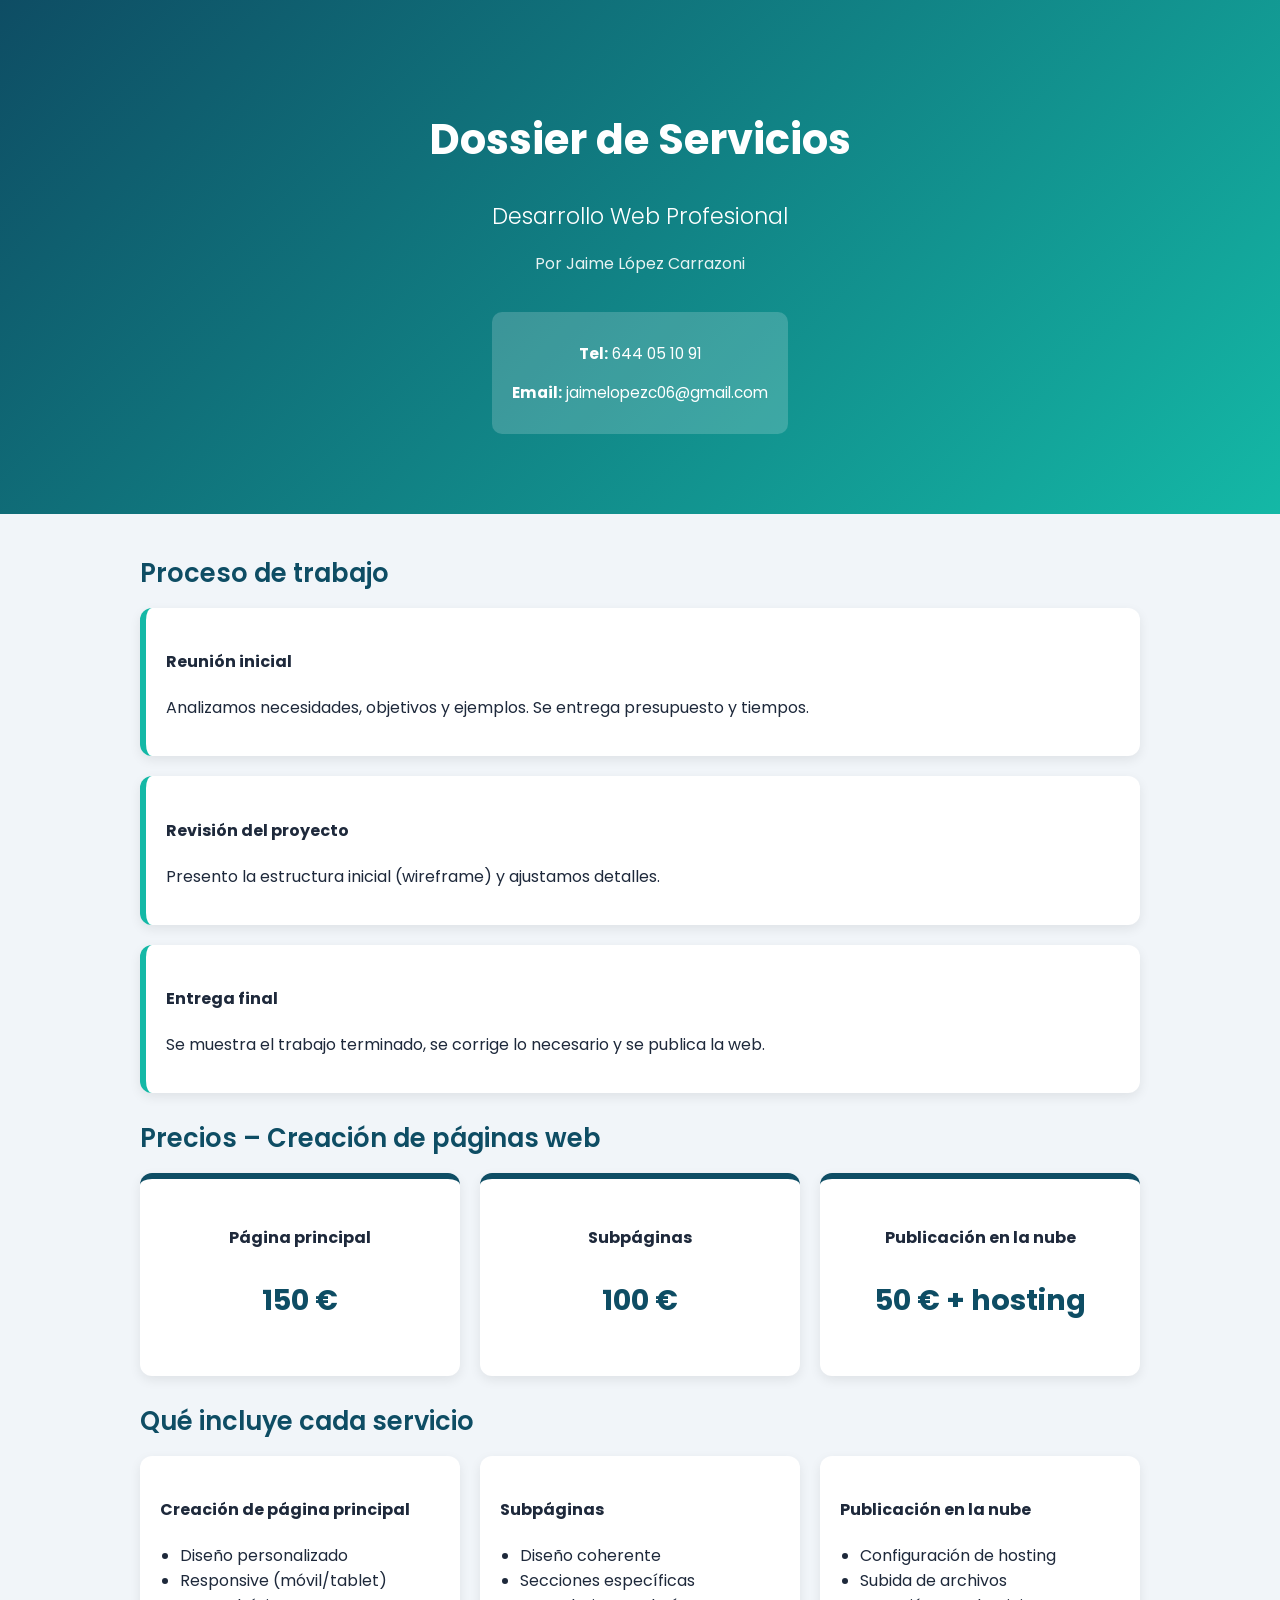
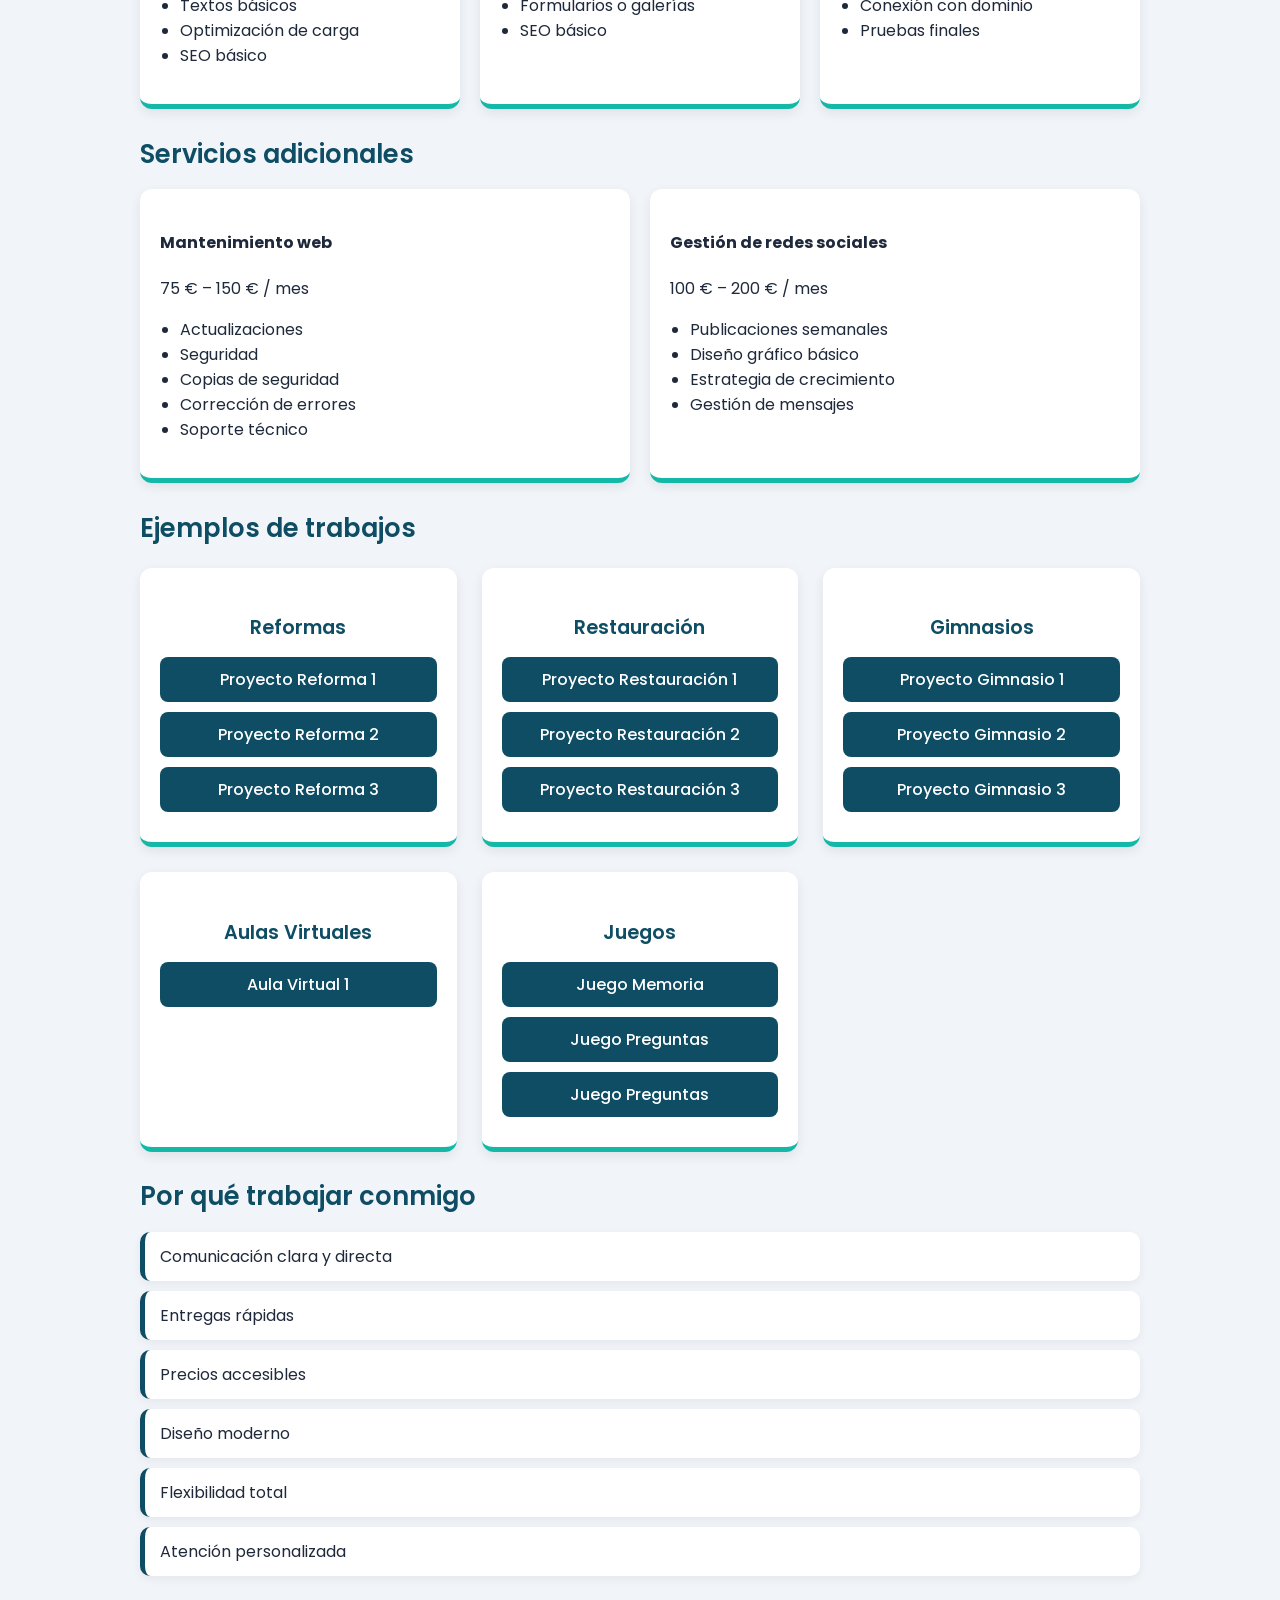
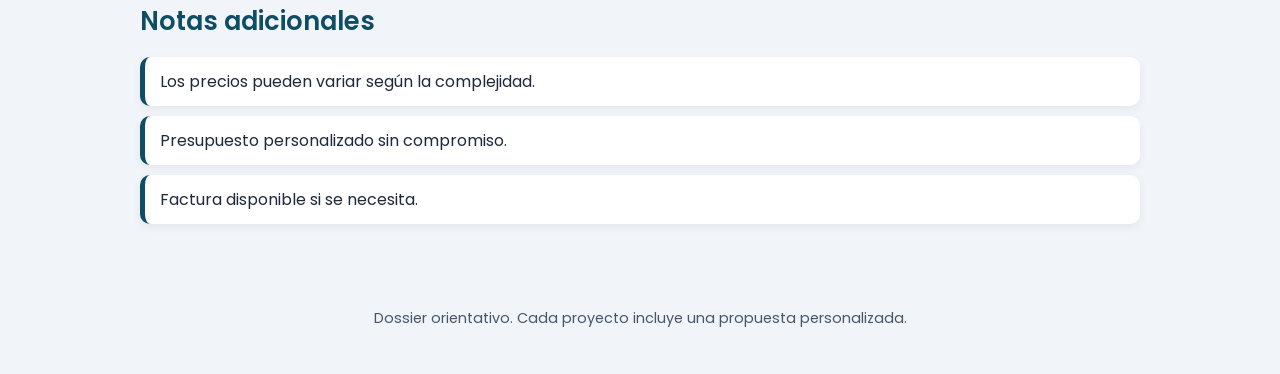
==== index.html @ 98c40997 "Add files via upload" ====
<!DOCTYPE html>
<html lang="es">
<head>
    <meta charset="UTF-8">
    <title>Dossier de Servicios – Jaime López Carrazoni</title>
    <link rel="stylesheet" href="styles.css">
    <link rel="preconnect" href="https://fonts.googleapis.com">
    <link href="https://fonts.googleapis.com/css2?family=Poppins:wght@300;400;600;700&display=swap" rel="stylesheet">
</head>
<body>

    <header class="hero">
        <div class="hero-content">
            <h1>Dossier de Servicios</h1>
            <h2>Desarrollo Web Profesional</h2>
            <p class="hero-sub">Por Jaime López Carrazoni</p>

            <div class="contact-box">
                <p><strong>Tel:</strong> 644 05 10 91</p>
                <p><strong>Email:</strong> jaimelopezc06@gmail.com</p>
            </div>
        </div>
    </header>

    <main class="container">

        <section>
            <h3 class="section-title">Proceso de trabajo</h3>
            <div class="timeline">
                <div class="step">
                    <h4>Reunión inicial</h4>
                    <p>Analizamos necesidades, objetivos y ejemplos. Se entrega presupuesto y tiempos.</p>
                </div>
                <div class="step">
                    <h4>Revisión del proyecto</h4>
                    <p>Presento la estructura inicial (wireframe) y ajustamos detalles.</p>
                </div>
                <div class="step">
                    <h4>Entrega final</h4>
                    <p>Se muestra el trabajo terminado, se corrige lo necesario y se publica la web.</p>
                </div>
            </div>
        </section>

        <section>
            <h3 class="section-title">Precios – Creación de páginas web</h3>
            <div class="price-grid">
                <div class="price-card">
                    <h4>Página principal</h4>
                    <p class="price">150 €</p>
                </div>
                <div class="price-card">
                    <h4>Subpáginas</h4>
                    <p class="price">100 €</p>
                </div>
                <div class="price-card">
                    <h4>Publicación en la nube</h4>
                    <p class="price">50 € + hosting</p>
                </div>
            </div>
        </section>

        <section>
            <h3 class="section-title">Qué incluye cada servicio</h3>
            <div class="cards">
                <div class="card">
                    <h4>Creación de página principal</h4>
                    <ul>
                        <li>Diseño personalizado</li>
                        <li>Responsive (móvil/tablet)</li>
                        <li>Textos básicos</li>
                        <li>Optimización de carga</li>
                        <li>SEO básico</li>
                    </ul>
                </div>

                <div class="card">
                    <h4>Subpáginas</h4>
                    <ul>
                        <li>Diseño coherente</li>
                        <li>Secciones específicas</li>
                        <li>Formularios o galerías</li>
                        <li>SEO básico</li>
                    </ul>
                </div>

                <div class="card">
                    <h4>Publicación en la nube</h4>
                    <ul>
                        <li>Configuración de hosting</li>
                        <li>Subida de archivos</li>
                        <li>Conexión con dominio</li>
                        <li>Pruebas finales</li>
                    </ul>
                </div>
            </div>
        </section>

        <section>
            <h3 class="section-title">Servicios adicionales</h3>
            <div class="cards">
                <div class="card">
                    <h4>Mantenimiento web</h4>
                    <p class="price-range">75 € – 150 € / mes</p>
                    <ul>
                        <li>Actualizaciones</li>
                        <li>Seguridad</li>
                        <li>Copias de seguridad</li>
                        <li>Corrección de errores</li>
                        <li>Soporte técnico</li>
                    </ul>
                </div>

                <div class="card">
                    <h4>Gestión de redes sociales</h4>
                    <p class="price-range">100 € – 200 € / mes</p>
                    <ul>
                        <li>Publicaciones semanales</li>
                        <li>Diseño gráfico básico</li>
                        <li>Estrategia de crecimiento</li>
                        <li>Gestión de mensajes</li>
                    </ul>
                </div>
            </div>
        </section>

        <section>
            <h3 class="section-title">Ejemplos de trabajos</h3>

            <div class="project-grid">

                <div class="project-column">
                    <h4 class="project-title">Reformas</h4>
                    <a href="https://jaimelopez06.github.io/WebReformas1/" target="_blank" class="project-item">Proyecto Reforma 1</a>
                    <a href="https://jaimelopez06.github.io/WebReformas2/" target="_blank" class="project-item">Proyecto Reforma 2</a>
                    <a href="http://jaimelopez06.github.io/WebReformas3/" target="_blank" class="project-item">Proyecto Reforma 3</a>
                </div>

                <div class="project-column">
                    <h4 class="project-title">Restauración</h4>
                    <a href="https://jaimelopez06.github.io/WebRestauracion1/" target="_blank" class="project-item">Proyecto Restauración 1</a>
                    <a href="https://jaimelopez06.github.io/WebRestauracion4/" target="_blank" class="project-item">Proyecto Restauración 2</a>
                    <a href="https://jaimelopez06.github.io/WebRestauracion3/" target="_blank" class="project-item">Proyecto Restauración 3</a>
                </div>

                <div class="project-column">
                    <h4 class="project-title">Gimnasios</h4>
                    <a href="https://jaimelopez06.github.io/WebGimnasios1/" target="_blank" class="project-item">Proyecto Gimnasio 1</a>
                    <a href="https://jaimelopez06.github.io/WebGimnasios2/" target="_blank" class="project-item">Proyecto Gimnasio 2</a>
                    <a href="https://jaimelopez06.github.io/WebGimnasios3/" target="_blank" class="project-item">Proyecto Gimnasio 3</a>
                </div>

                <div class="project-column">
                    <h4 class="project-title">Aulas Virtuales</h4>
                    <a href="https://jaimelopez06.github.io/WebAulaVirtual1/" target="_blank" class="project-item">Aula Virtual 1</a>
                </div>

                 <div class="project-column">
                    <h4 class="project-title">Juegos</h4>
                    <a href="https://jaimelopez06.github.io/JuegoMemoria/" target="_blank" class="project-item">Juego Memoria</a>
                    <a href="https://jaimelopez06.github.io/JuegoTrivial/" target="_blank" class="project-item">Juego Preguntas</a>
                    <a href="https://jaimelopez06.github.io/JuegoBreakBricks/" target="_blank" class="project-item">Juego Preguntas</a>
                </div>


            </div>
        </section>

        <section>
            <h3 class="section-title">Por qué trabajar conmigo</h3>
            <ul class="list">
                <li>Comunicación clara y directa</li>
                <li>Entregas rápidas</li>
                <li>Precios accesibles</li>
                <li>Diseño moderno</li>
                <li>Flexibilidad total</li>
                <li>Atención personalizada</li>
            </ul>
        </section>

        <section>
            <h3 class="section-title">Notas adicionales</h3>
            <ul class="list">
                <li>Los precios pueden variar según la complejidad.</li>
                <li>Presupuesto personalizado sin compromiso.</li>
                <li>Factura disponible si se necesita.</li>
            </ul>
        </section>

    </main>

    <footer class="footer">
        <p>Dossier orientativo. Cada proyecto incluye una propuesta personalizada.</p>
    </footer>

</body>
</html>
---- styles.css ----
body {
    margin: 0;
    font-family: "Poppins", sans-serif;
    background: #F1F5F9;
    color: #1E293B;
}

/* HERO */
.hero {
    background: linear-gradient(135deg, #0E4D64, #14B8A6);
    color: white;
    padding: 80px 20px;
    text-align: center;
}

.hero h1 {
    font-size: 2.6rem;
    font-weight: 700;
}

.hero h2 {
    font-size: 1.4rem;
    font-weight: 300;
    margin-top: 5px;
}

.hero-sub {
    margin-top: 10px;
    font-size: 1rem;
    opacity: 0.9;
}

.contact-box {
    margin-top: 20px;
    background: rgba(255,255,255,0.18);
    padding: 15px 20px;
    border-radius: 10px;
    display: inline-block;
    font-size: 0.95rem;
}

/* CONTENEDOR */
.container {
    max-width: 1000px;
    margin: 40px auto;
    padding: 0 20px;
}

/* TITULOS */
.section-title {
    font-size: 1.6rem;
    margin-bottom: 15px;
    font-weight: 600;
    color: #0E4D64;
}

/* TIMELINE */
.timeline {
    display: grid;
    gap: 20px;
}

.step {
    background: white;
    padding: 20px;
    border-radius: 12px;
    box-shadow: 0 4px 12px rgba(0,0,0,0.08);
    border-left: 6px solid #14B8A6;
}

/* PRECIOS */
.price-grid {
    display: grid;
    grid-template-columns: repeat(auto-fit, minmax(220px, 1fr));
    gap: 20px;
}

.price-card {
    background: white;
    padding: 25px;
    border-radius: 12px;
    text-align: center;
    box-shadow: 0 4px 12px rgba(0,0,0,0.08);
    border-top: 6px solid #0E4D64;
}

.price {
    font-size: 1.8rem;
    font-weight: 700;
    color: #0E4D64;
}

/* TARJETAS */
.cards {
    display: grid;
    grid-template-columns: repeat(auto-fit, minmax(260px, 1fr));
    gap: 20px;
}

.card {
    background: white;
    padding: 20px;
    border-radius: 12px;
    box-shadow: 0 4px 12px rgba(0,0,0,0.08);
    border-bottom: 5px solid #14B8A6;
}

.card ul {
    padding-left: 20px;
}

/* LISTAS */
.list {
    list-style: none;
    padding-left: 0;
}

.list li {
    background: white;
    padding: 12px 15px;
    margin-bottom: 10px;
    border-radius: 10px;
    box-shadow: 0 3px 10px rgba(0,0,0,0.06);
    border-left: 5px solid #0E4D64;
}

/* GRID DE PROYECTOS */
.project-grid {
    display: grid;
    grid-template-columns: repeat(3, 1fr);
    gap: 25px;
    margin-top: 20px;
}

.project-column {
    background: white;
    padding: 20px;
    border-radius: 12px;
    box-shadow: 0 4px 12px rgba(0,0,0,0.08);
    border-bottom: 5px solid #14B8A6;
}

.project-title {
    font-size: 1.2rem;
    font-weight: 600;
    color: #0E4D64;
    margin-bottom: 15px;
    text-align: center;
}

.project-item {
    display: block;
    background: #0E4D64;
    color: white;
    padding: 10px 12px;
    border-radius: 8px;
    text-decoration: none;
    margin-bottom: 10px;
    font-weight: 500;
    text-align: center;
    transition: 0.2s ease-in-out;
}

.project-item:hover {
    background: #14B8A6;
    transform: translateY(-2px);
}

/* FOOTER */
.footer {
    text-align: center;
    padding: 30px;
    color: #475569;
    font-size: 0.9rem;
}

/* RESPONSIVE */
@media (max-width: 900px) {
    .project-grid {
        grid-template-columns: repeat(2, 1fr);
    }
}

@media (max-width: 600px) {
    .project-grid {
        grid-template-columns: 1fr;
    }

    .hero h1 {
        font-size: 1.9rem;
    }

    .hero h2 {
        font-size: 1.1rem;
    }
}
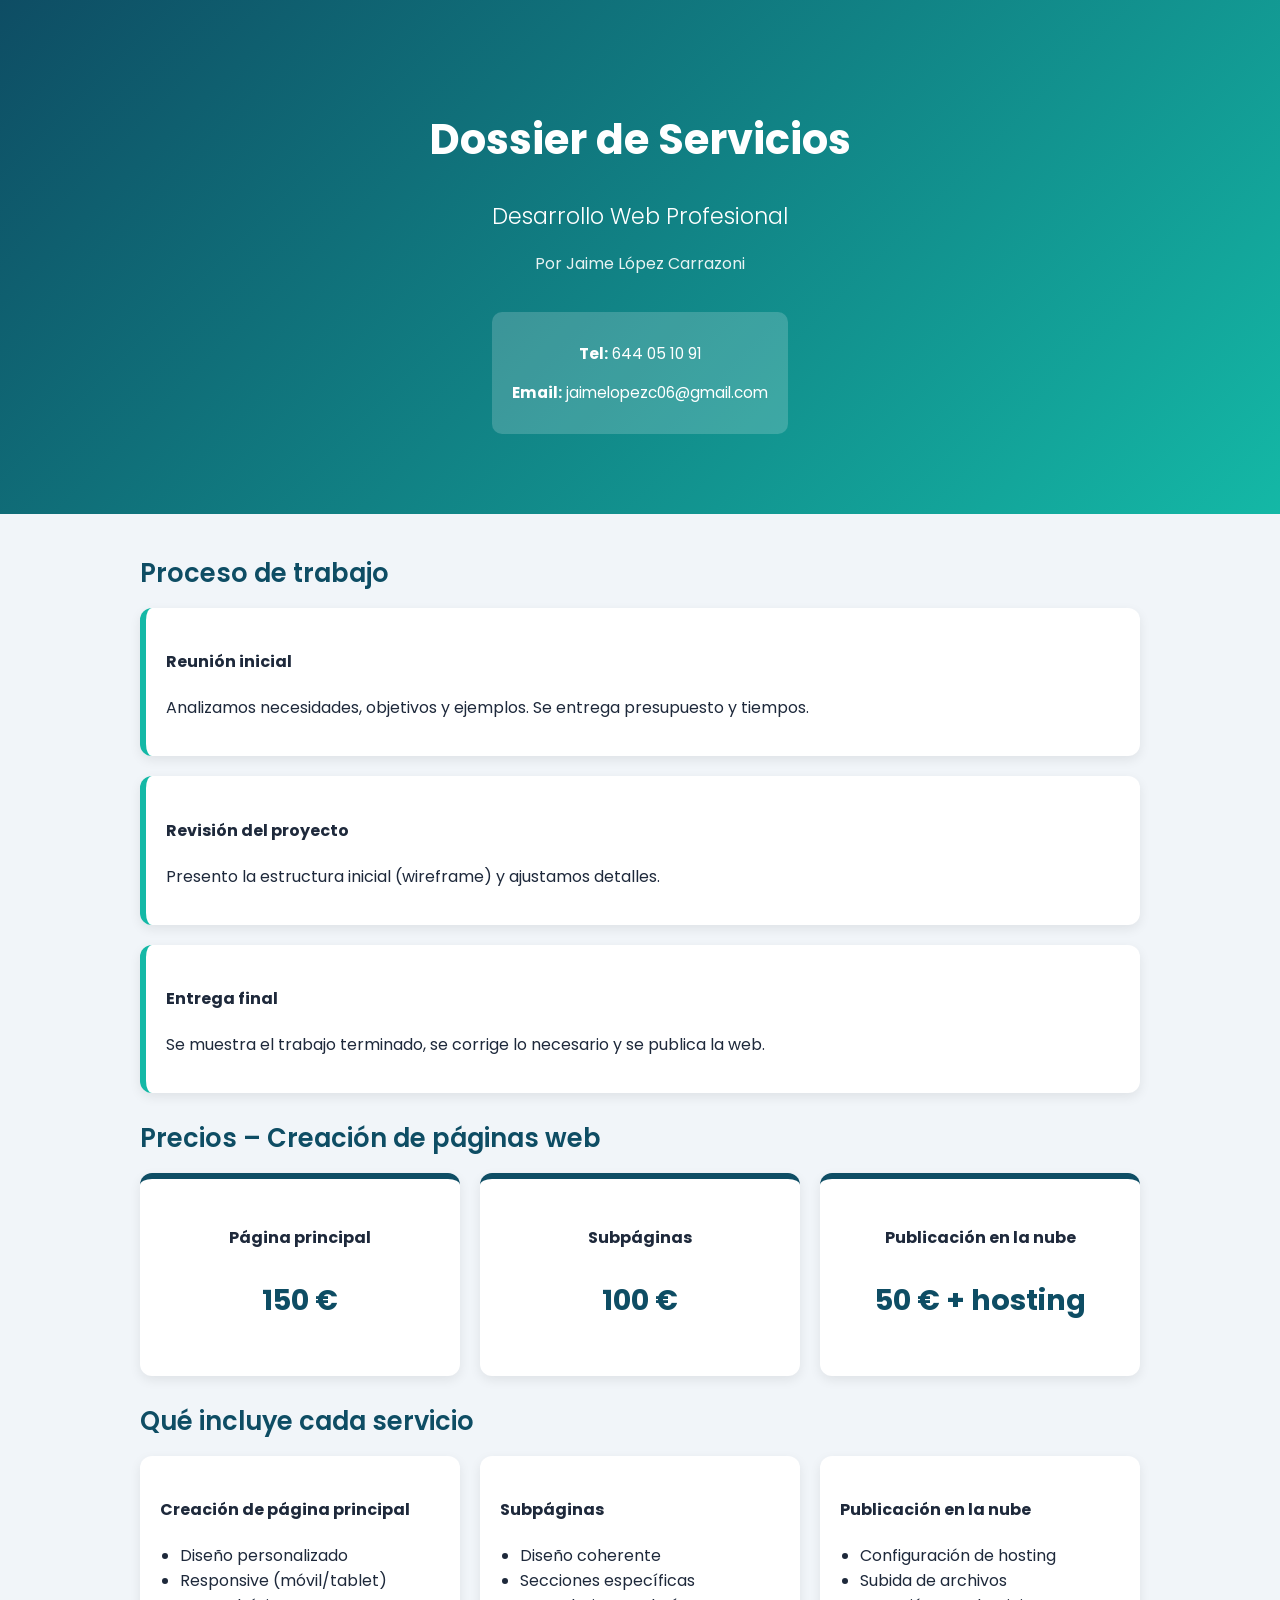
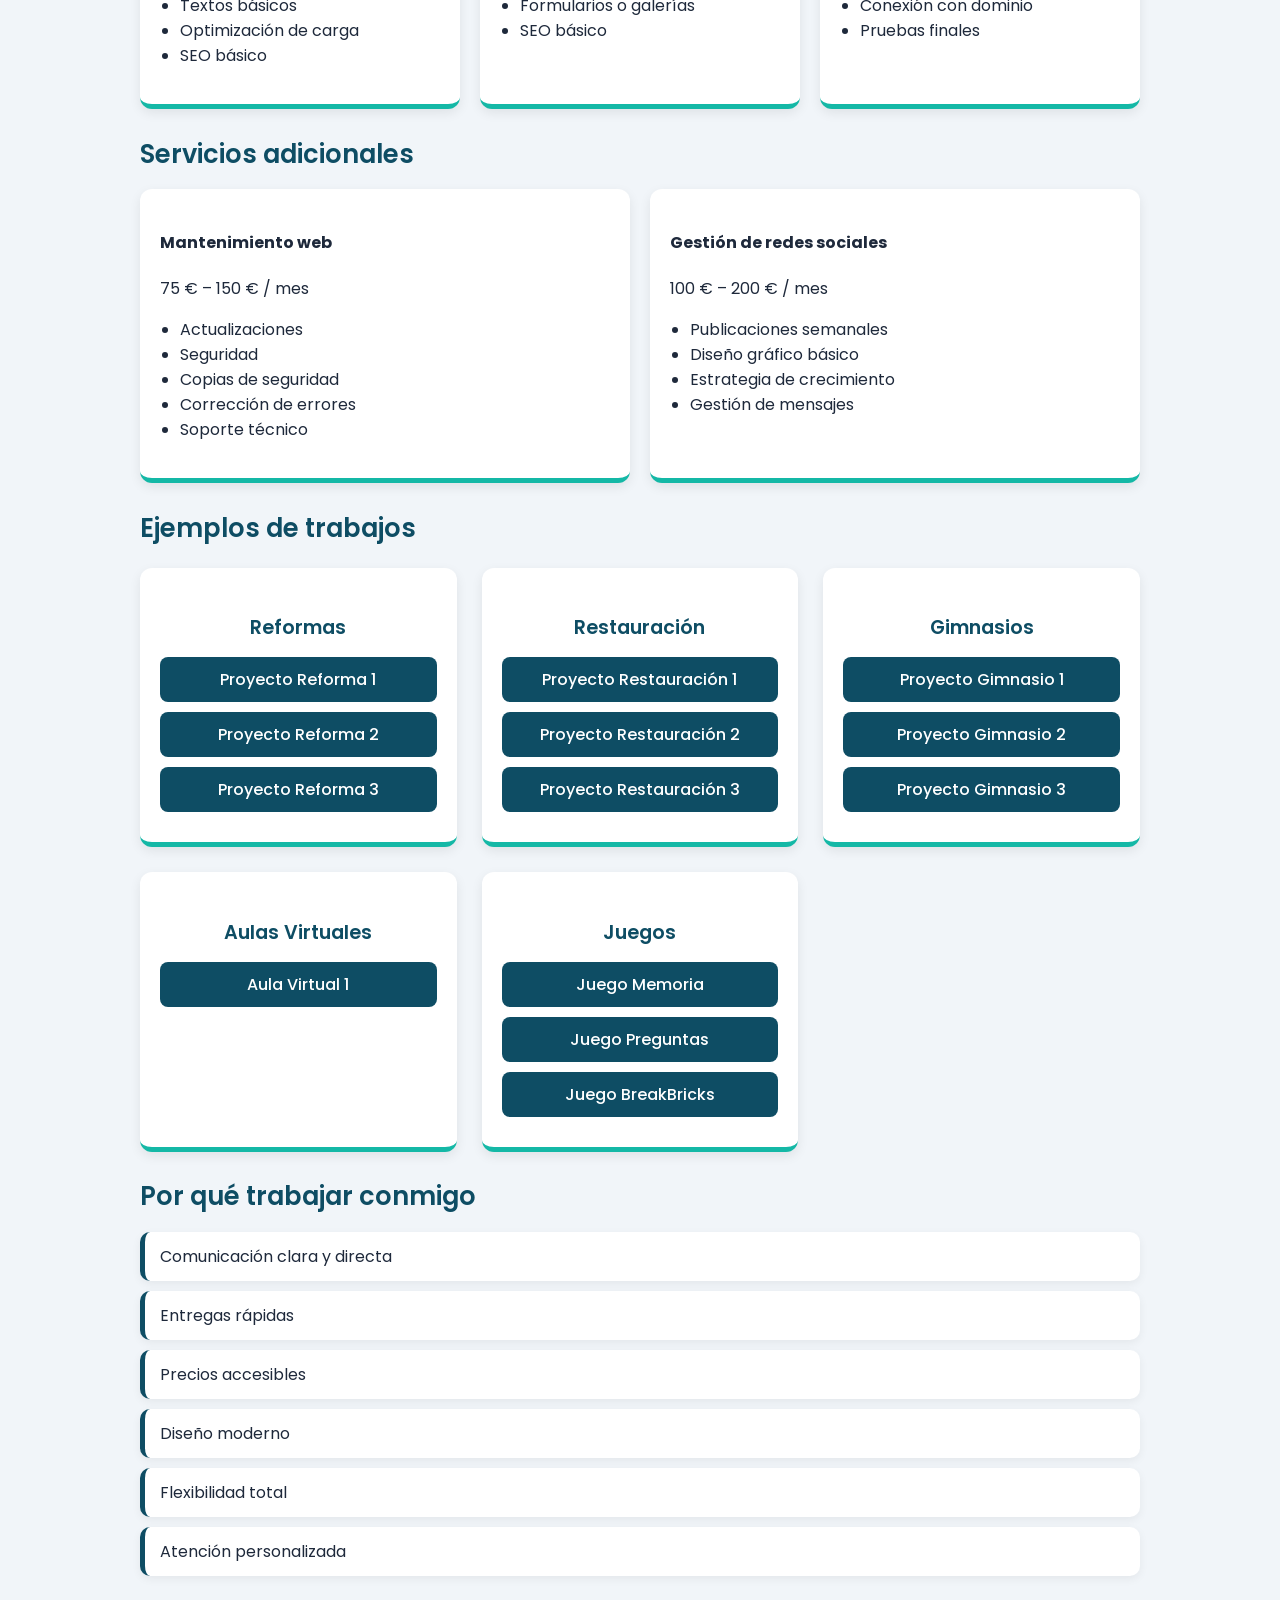
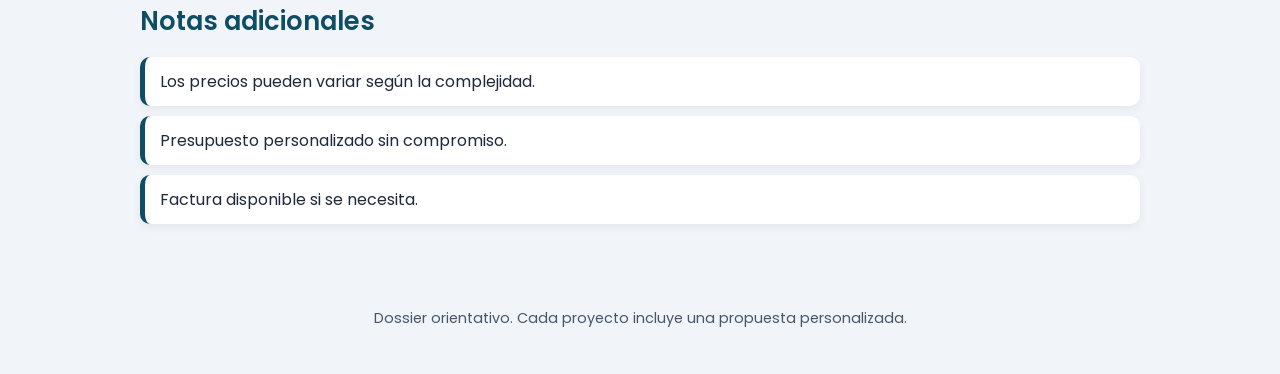
==== commit d7301379: "Update index.html" ====
--- a/index.html
+++ b/index.html
@@ -159,7 +159,7 @@
                     <h4 class="project-title">Juegos</h4>
                     <a href="https://jaimelopez06.github.io/JuegoMemoria/" target="_blank" class="project-item">Juego Memoria</a>
                     <a href="https://jaimelopez06.github.io/JuegoTrivial/" target="_blank" class="project-item">Juego Preguntas</a>
-                    <a href="https://jaimelopez06.github.io/JuegoBreakBricks/" target="_blank" class="project-item">Juego Preguntas</a>
+                    <a href="https://jaimelopez06.github.io/JuegoBreakBricks/" target="_blank" class="project-item">Juego BreakBricks</a>
                 </div>
 
 
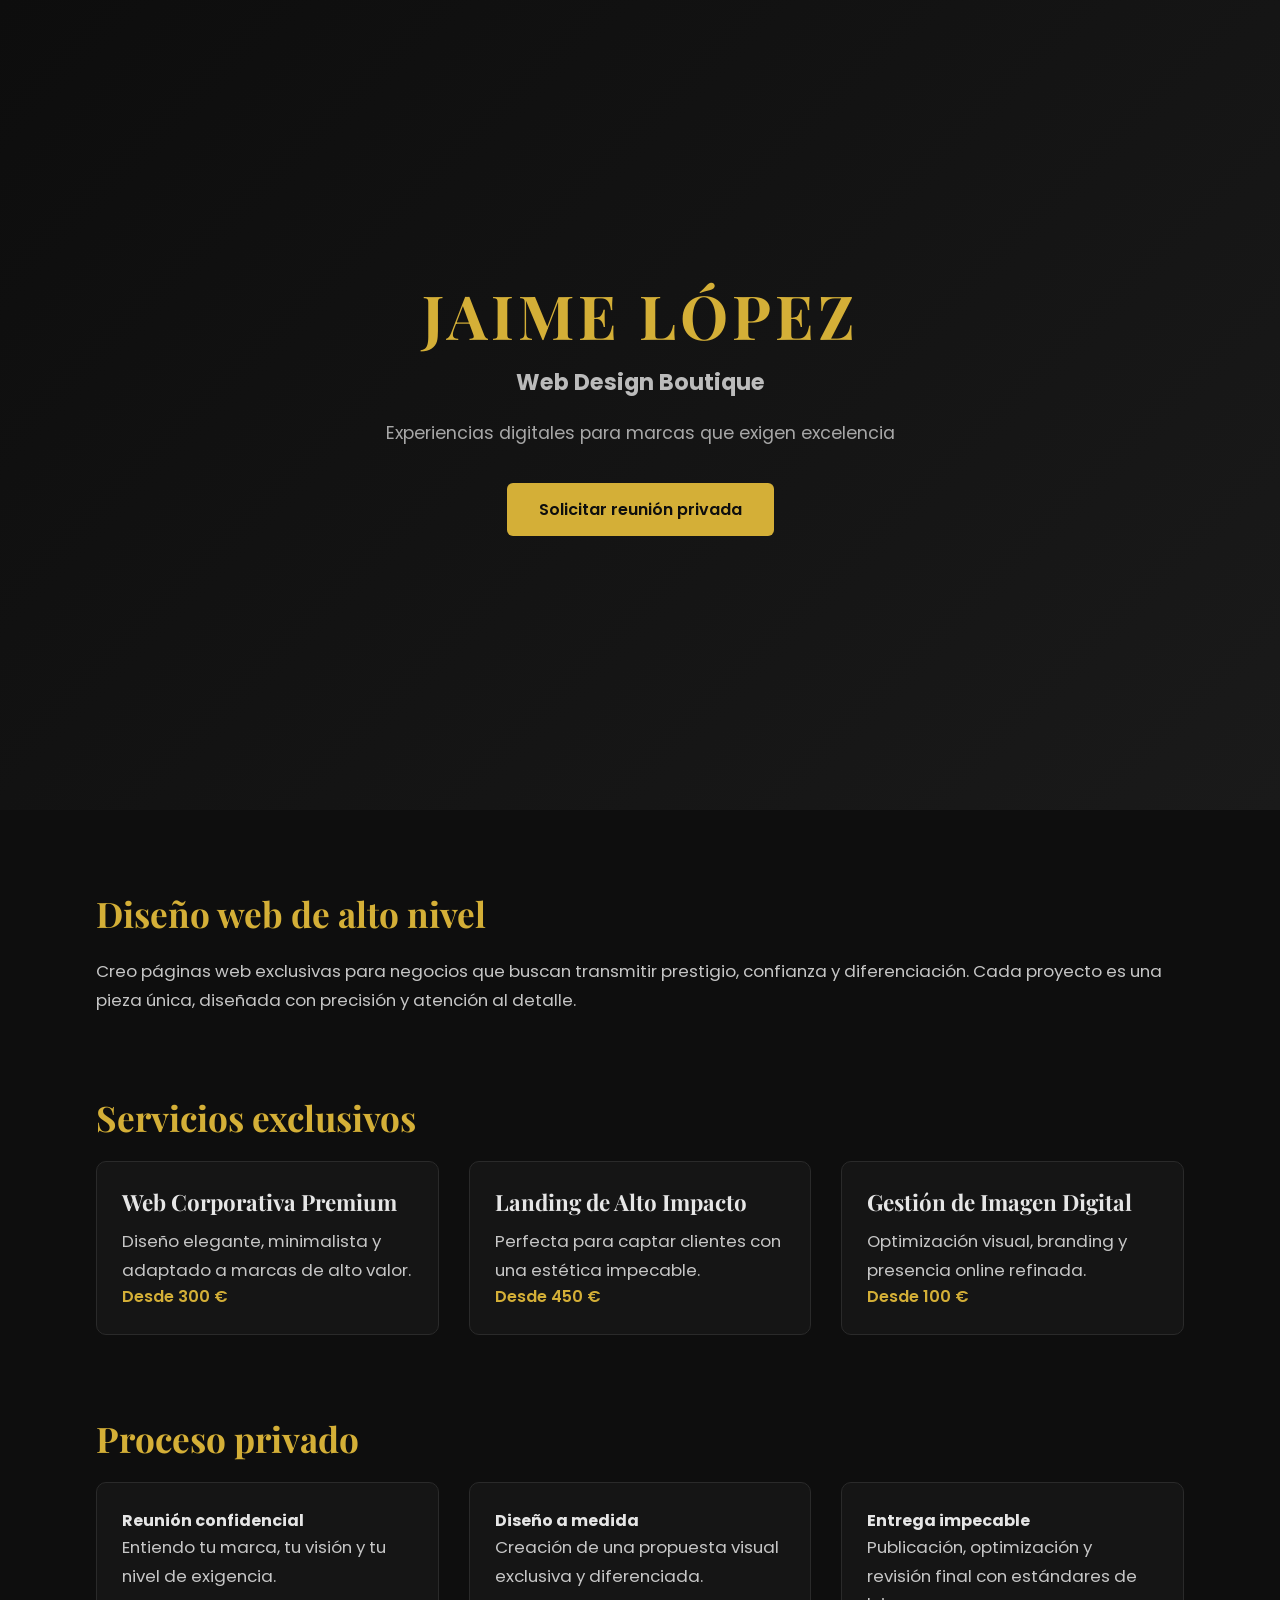
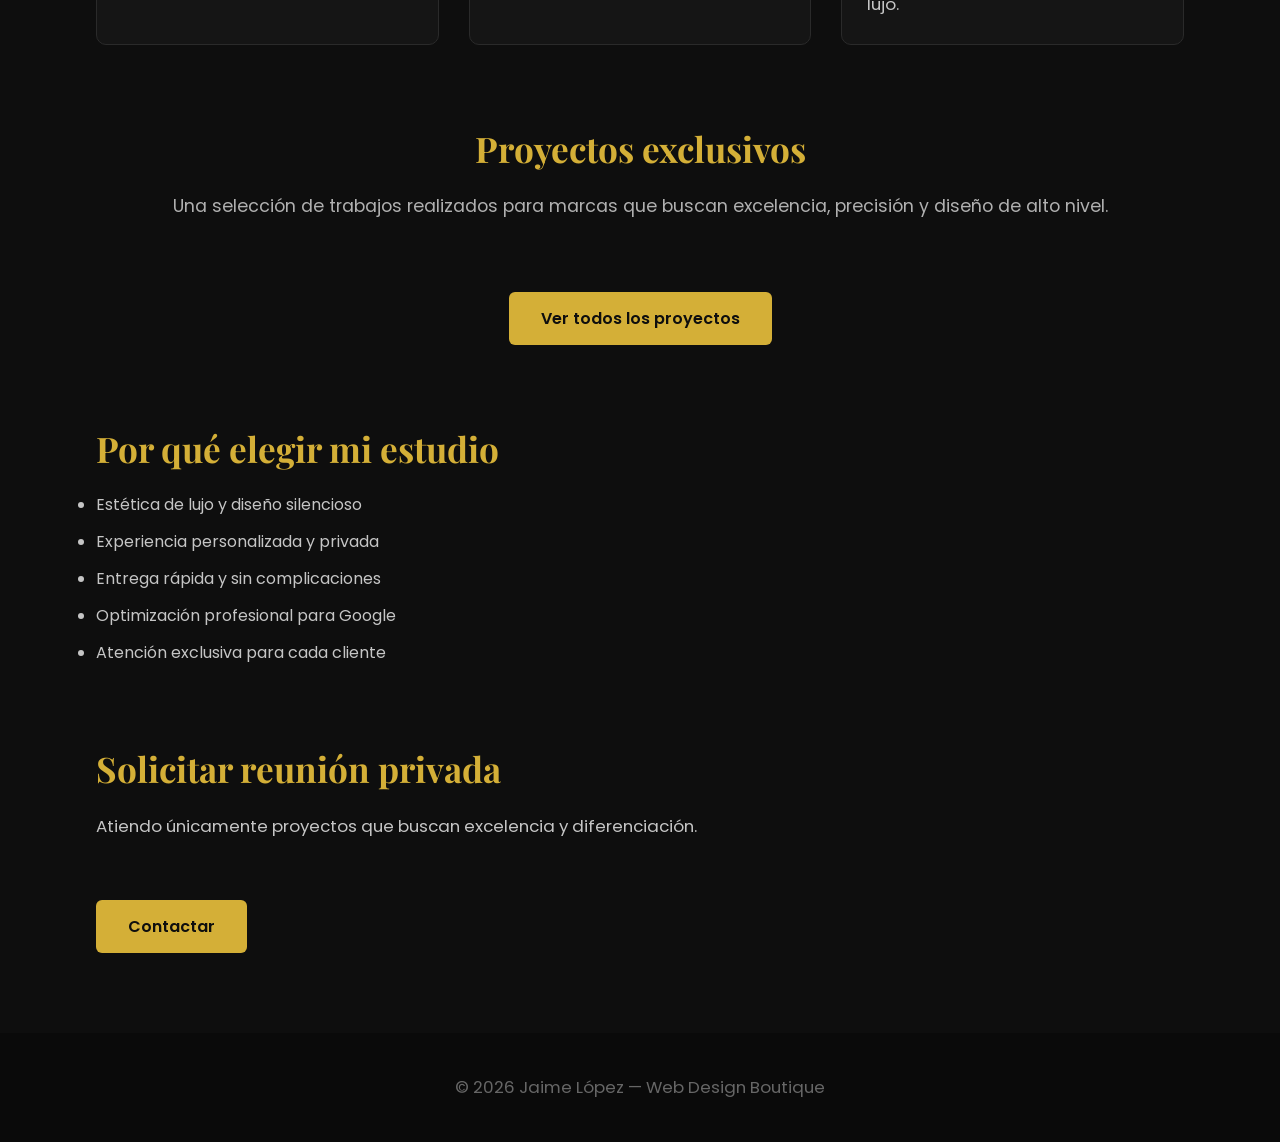
==== commit 4e970540: "Add files via upload" ====
--- a/index.html
+++ b/index.html
@@ -2,196 +2,122 @@
 <html lang="es">
 <head>
     <meta charset="UTF-8">
-    <title>Dossier de Servicios – Jaime López Carrazoni</title>
+    <title>Jaime López — Web Design Boutique</title>
     <link rel="stylesheet" href="styles.css">
-    <link rel="preconnect" href="https://fonts.googleapis.com">
-    <link href="https://fonts.googleapis.com/css2?family=Poppins:wght@300;400;600;700&display=swap" rel="stylesheet">
+    <link href="https://fonts.googleapis.com/css2?family=Playfair+Display:wght@400;600;700&family=Poppins:wght@300;400;500&display=swap" rel="stylesheet">
 </head>
+
 <body>
 
+    <!-- HERO -->
     <header class="hero">
         <div class="hero-content">
-            <h1>Dossier de Servicios</h1>
-            <h2>Desarrollo Web Profesional</h2>
-            <p class="hero-sub">Por Jaime López Carrazoni</p>
+            <h1 class="brand">JAIME LÓPEZ</h1>
+            <h2 class="subtitle">Web Design Boutique</h2>
+            <p class="tagline">Experiencias digitales para marcas que exigen excelencia</p>
 
-            <div class="contact-box">
-                <p><strong>Tel:</strong> 644 05 10 91</p>
-                <p><strong>Email:</strong> jaimelopezc06@gmail.com</p>
-            </div>
+            <a href="#contacto" class="cta">Solicitar reunión privada</a>
         </div>
     </header>
 
-    <main class="container">
+    <main>
 
-        <section>
-            <h3 class="section-title">Proceso de trabajo</h3>
-            <div class="timeline">
-                <div class="step">
-                    <h4>Reunión inicial</h4>
-                    <p>Analizamos necesidades, objetivos y ejemplos. Se entrega presupuesto y tiempos.</p>
-                </div>
-                <div class="step">
-                    <h4>Revisión del proyecto</h4>
-                    <p>Presento la estructura inicial (wireframe) y ajustamos detalles.</p>
-                </div>
-                <div class="step">
-                    <h4>Entrega final</h4>
-                    <p>Se muestra el trabajo terminado, se corrige lo necesario y se publica la web.</p>
-                </div>
-            </div>
+        <!-- INTRO -->
+        <section class="intro fade">
+            <h3>Diseño web de alto nivel</h3>
+            <p>
+                Creo páginas web exclusivas para negocios que buscan transmitir prestigio, confianza y diferenciación.
+                Cada proyecto es una pieza única, diseñada con precisión y atención al detalle.
+            </p>
         </section>
 
-        <section>
-            <h3 class="section-title">Precios – Creación de páginas web</h3>
-            <div class="price-grid">
-                <div class="price-card">
-                    <h4>Página principal</h4>
-                    <p class="price">150 €</p>
-                </div>
-                <div class="price-card">
-                    <h4>Subpáginas</h4>
-                    <p class="price">100 €</p>
-                </div>
-                <div class="price-card">
-                    <h4>Publicación en la nube</h4>
-                    <p class="price">50 € + hosting</p>
-                </div>
-            </div>
-        </section>
+        <!-- SERVICIOS -->
+        <section class="services fade">
+            <h3>Servicios exclusivos</h3>
 
-        <section>
-            <h3 class="section-title">Qué incluye cada servicio</h3>
-            <div class="cards">
-                <div class="card">
-                    <h4>Creación de página principal</h4>
-                    <ul>
-                        <li>Diseño personalizado</li>
-                        <li>Responsive (móvil/tablet)</li>
-                        <li>Textos básicos</li>
-                        <li>Optimización de carga</li>
-                        <li>SEO básico</li>
-                    </ul>
+            <div class="service-grid">
+
+                <div class="service">
+                    <h4>Web Corporativa Premium</h4>
+                    <p>Diseño elegante, minimalista y adaptado a marcas de alto valor.</p>
+                    <span class="price">Desde 300 €</span>
                 </div>
 
-                <div class="card">
-                    <h4>Subpáginas</h4>
-                    <ul>
-                        <li>Diseño coherente</li>
-                        <li>Secciones específicas</li>
-                        <li>Formularios o galerías</li>
-                        <li>SEO básico</li>
-                    </ul>
+                <div class="service">
+                    <h4>Landing de Alto Impacto</h4>
+                    <p>Perfecta para captar clientes con una estética impecable.</p>
+                    <span class="price">Desde 450 €</span>
                 </div>
 
-                <div class="card">
-                    <h4>Publicación en la nube</h4>
-                    <ul>
-                        <li>Configuración de hosting</li>
-                        <li>Subida de archivos</li>
-                        <li>Conexión con dominio</li>
-                        <li>Pruebas finales</li>
-                    </ul>
+                <div class="service">
+                    <h4>Gestión de Imagen Digital</h4>
+                    <p>Optimización visual, branding y presencia online refinada.</p>
+                    <span class="price">Desde 100 €</span>
                 </div>
-            </div>
-        </section>
-
-        <section>
-            <h3 class="section-title">Servicios adicionales</h3>
-            <div class="cards">
-                <div class="card">
-                    <h4>Mantenimiento web</h4>
-                    <p class="price-range">75 € – 150 € / mes</p>
-                    <ul>
-                        <li>Actualizaciones</li>
-                        <li>Seguridad</li>
-                        <li>Copias de seguridad</li>
-                        <li>Corrección de errores</li>
-                        <li>Soporte técnico</li>
-                    </ul>
-                </div>
-
-                <div class="card">
-                    <h4>Gestión de redes sociales</h4>
-                    <p class="price-range">100 € – 200 € / mes</p>
-                    <ul>
-                        <li>Publicaciones semanales</li>
-                        <li>Diseño gráfico básico</li>
-                        <li>Estrategia de crecimiento</li>
-                        <li>Gestión de mensajes</li>
-                    </ul>
-                </div>
-            </div>
-        </section>
-
-        <section>
-            <h3 class="section-title">Ejemplos de trabajos</h3>
-
-            <div class="project-grid">
-
-                <div class="project-column">
-                    <h4 class="project-title">Reformas</h4>
-                    <a href="https://jaimelopez06.github.io/WebReformas1/" target="_blank" class="project-item">Proyecto Reforma 1</a>
-                    <a href="https://jaimelopez06.github.io/WebReformas2/" target="_blank" class="project-item">Proyecto Reforma 2</a>
-                    <a href="http://jaimelopez06.github.io/WebReformas3/" target="_blank" class="project-item">Proyecto Reforma 3</a>
-                </div>
-
-                <div class="project-column">
-                    <h4 class="project-title">Restauración</h4>
-                    <a href="https://jaimelopez06.github.io/WebRestauracion1/" target="_blank" class="project-item">Proyecto Restauración 1</a>
-                    <a href="https://jaimelopez06.github.io/WebRestauracion4/" target="_blank" class="project-item">Proyecto Restauración 2</a>
-                    <a href="https://jaimelopez06.github.io/WebRestauracion3/" target="_blank" class="project-item">Proyecto Restauración 3</a>
-                </div>
-
-                <div class="project-column">
-                    <h4 class="project-title">Gimnasios</h4>
-                    <a href="https://jaimelopez06.github.io/WebGimnasios1/" target="_blank" class="project-item">Proyecto Gimnasio 1</a>
-                    <a href="https://jaimelopez06.github.io/WebGimnasios2/" target="_blank" class="project-item">Proyecto Gimnasio 2</a>
-                    <a href="https://jaimelopez06.github.io/WebGimnasios3/" target="_blank" class="project-item">Proyecto Gimnasio 3</a>
-                </div>
-
-                <div class="project-column">
-                    <h4 class="project-title">Aulas Virtuales</h4>
-                    <a href="https://jaimelopez06.github.io/WebAulaVirtual1/" target="_blank" class="project-item">Aula Virtual 1</a>
-                </div>
-
-                 <div class="project-column">
-                    <h4 class="project-title">Juegos</h4>
-                    <a href="https://jaimelopez06.github.io/JuegoMemoria/" target="_blank" class="project-item">Juego Memoria</a>
-                    <a href="https://jaimelopez06.github.io/JuegoTrivial/" target="_blank" class="project-item">Juego Preguntas</a>
-                    <a href="https://jaimelopez06.github.io/JuegoBreakBricks/" target="_blank" class="project-item">Juego BreakBricks</a>
-                </div>
-
 
             </div>
         </section>
 
-        <section>
-            <h3 class="section-title">Por qué trabajar conmigo</h3>
-            <ul class="list">
-                <li>Comunicación clara y directa</li>
-                <li>Entregas rápidas</li>
-                <li>Precios accesibles</li>
-                <li>Diseño moderno</li>
-                <li>Flexibilidad total</li>
-                <li>Atención personalizada</li>
+        <!-- PROCESO -->
+        <section class="process fade">
+            <h3>Proceso privado</h3>
+
+            <div class="steps">
+
+                <div class="step">
+                    <h4>Reunión confidencial</h4>
+                    <p>Entiendo tu marca, tu visión y tu nivel de exigencia.</p>
+                </div>
+
+                <div class="step">
+                    <h4>Diseño a medida</h4>
+                    <p>Creación de una propuesta visual exclusiva y diferenciada.</p>
+                </div>
+
+                <div class="step">
+                    <h4>Entrega impecable</h4>
+                    <p>Publicación, optimización y revisión final con estándares de lujo.</p>
+                </div>
+
+            </div>
+        </section>
+
+        <!-- APARTADO PARA IR A PROYECTOS -->
+        <section class="proyectos-preview fade">
+            <h3>Proyectos exclusivos</h3>
+            <p class="section-desc">
+                Una selección de trabajos realizados para marcas que buscan excelencia, precisión y diseño de alto nivel.
+            </p>
+
+            <a href="proyectos.html" class="cta">Ver todos los proyectos</a>
+        </section>
+
+        <!-- POR QUÉ -->
+        <section class="why fade">
+            <h3>Por qué elegir mi estudio</h3>
+            <ul>
+                <li>Estética de lujo y diseño silencioso</li>
+                <li>Experiencia personalizada y privada</li>
+                <li>Entrega rápida y sin complicaciones</li>
+                <li>Optimización profesional para Google</li>
+                <li>Atención exclusiva para cada cliente</li>
             </ul>
         </section>
 
-        <section>
-            <h3 class="section-title">Notas adicionales</h3>
-            <ul class="list">
-                <li>Los precios pueden variar según la complejidad.</li>
-                <li>Presupuesto personalizado sin compromiso.</li>
-                <li>Factura disponible si se necesita.</li>
-            </ul>
+        <!-- CONTACTO -->
+        <section id="contacto" class="contact fade">
+            <h3>Solicitar reunión privada</h3>
+            <p>Atiendo únicamente proyectos que buscan excelencia y diferenciación.</p>
+
+            <a href="contacto.html" class="cta">Contactar</a>
         </section>
 
     </main>
 
     <footer class="footer">
-        <p>Dossier orientativo. Cada proyecto incluye una propuesta personalizada.</p>
+        <p>© 2026 Jaime López — Web Design Boutique</p>
     </footer>
 
+    <script src="script.js"></script>
 </body>
 </html>
--- a/styles.css
+++ b/styles.css
@@ -1,196 +1,170 @@
+/* RESET */
+* {
+    margin: 0;
+    padding: 0;
+    box-sizing: border-box;
+}
+
 body {
-    margin: 0;
-    font-family: "Poppins", sans-serif;
-    background: #F1F5F9;
-    color: #1E293B;
+    background: #0e0e0e;
+    color: #e6e6e6;
+    font-family: 'Poppins', sans-serif;
 }
 
 /* HERO */
 .hero {
-    background: linear-gradient(135deg, #0E4D64, #14B8A6);
-    color: white;
-    padding: 80px 20px;
+    height: 90vh;
+    background: linear-gradient(135deg, #0d0d0d, #1a1a1a);
+    display: flex;
+    align-items: center;
+    justify-content: center;
     text-align: center;
 }
 
-.hero h1 {
-    font-size: 2.6rem;
-    font-weight: 700;
+.brand {
+    font-family: 'Playfair Display', serif;
+    font-size: 3.8rem;
+    letter-spacing: 4px;
+    color: #d4af37;
 }
 
-.hero h2 {
+.subtitle {
     font-size: 1.4rem;
-    font-weight: 300;
-    margin-top: 5px;
+    margin-top: 10px;
+    opacity: 0.8;
 }
 
-.hero-sub {
-    margin-top: 10px;
-    font-size: 1rem;
-    opacity: 0.9;
+.tagline {
+    margin-top: 20px;
+    font-size: 1.1rem;
+    opacity: 0.7;
 }
 
-.contact-box {
-    margin-top: 20px;
-    background: rgba(255,255,255,0.18);
-    padding: 15px 20px;
-    border-radius: 10px;
+.cta {
     display: inline-block;
-    font-size: 0.95rem;
+    margin-top: 35px;
+    padding: 14px 32px;
+    background: #d4af37;
+    color: #0e0e0e;
+    font-weight: 600;
+    border-radius: 6px;
+    text-decoration: none;
+    transition: 0.3s;
 }
 
-/* CONTENEDOR */
-.container {
-    max-width: 1000px;
-    margin: 40px auto;
-    padding: 0 20px;
+.cta:hover {
+    background: #b8962f;
 }
 
-/* TITULOS */
-.section-title {
-    font-size: 1.6rem;
-    margin-bottom: 15px;
-    font-weight: 600;
-    color: #0E4D64;
+/* SECTIONS */
+main section {
+    width: 85%;
+    max-width: 1100px;
+    margin: 80px auto;
 }
 
-/* TIMELINE */
-.timeline {
+h3 {
+    font-family: 'Playfair Display', serif;
+    font-size: 2.2rem;
+    margin-bottom: 20px;
+    color: #d4af37;
+}
+
+p {
+    font-size: 1.05rem;
+    opacity: 0.85;
+    line-height: 1.7;
+}
+
+/* SERVICES */
+.service-grid {
     display: grid;
-    gap: 20px;
+    gap: 30px;
+    grid-template-columns: repeat(auto-fit, minmax(280px, 1fr));
+}
+
+.service {
+    background: #151515;
+    padding: 25px;
+    border-radius: 10px;
+    border: 1px solid #2a2a2a;
+    transition: 0.3s;
+}
+
+.service:hover {
+    border-color: #d4af37;
+}
+
+.service h4 {
+    font-family: 'Playfair Display', serif;
+    font-size: 1.4rem;
+    margin-bottom: 10px;
+}
+
+.price {
+    margin-top: 15px;
+    color: #d4af37;
+    font-weight: 600;
+}
+
+/* PROCESS */
+.steps {
+    display: grid;
+    gap: 30px;
+    grid-template-columns: repeat(auto-fit, minmax(280px, 1fr));
 }
 
 .step {
-    background: white;
-    padding: 20px;
-    border-radius: 12px;
-    box-shadow: 0 4px 12px rgba(0,0,0,0.08);
-    border-left: 6px solid #14B8A6;
+    background: #151515;
+    padding: 25px;
+    border-radius: 10px;
+    border: 1px solid #2a2a2a;
+    transition: 0.3s;
 }
 
-/* PRECIOS */
-.price-grid {
-    display: grid;
-    grid-template-columns: repeat(auto-fit, minmax(220px, 1fr));
-    gap: 20px;
+.step:hover {
+    border-color: #d4af37;
 }
 
-.price-card {
-    background: white;
-    padding: 25px;
-    border-radius: 12px;
-    text-align: center;
-    box-shadow: 0 4px 12px rgba(0,0,0,0.08);
-    border-top: 6px solid #0E4D64;
-}
-
-.price {
-    font-size: 1.8rem;
-    font-weight: 700;
-    color: #0E4D64;
-}
-
-/* TARJETAS */
-.cards {
-    display: grid;
-    grid-template-columns: repeat(auto-fit, minmax(260px, 1fr));
-    gap: 20px;
-}
-
-.card {
-    background: white;
-    padding: 20px;
-    border-radius: 12px;
-    box-shadow: 0 4px 12px rgba(0,0,0,0.08);
-    border-bottom: 5px solid #14B8A6;
-}
-
-.card ul {
-    padding-left: 20px;
-}
-
-/* LISTAS */
-.list {
-    list-style: none;
-    padding-left: 0;
-}
-
-.list li {
-    background: white;
-    padding: 12px 15px;
-    margin-bottom: 10px;
-    border-radius: 10px;
-    box-shadow: 0 3px 10px rgba(0,0,0,0.06);
-    border-left: 5px solid #0E4D64;
-}
-
-/* GRID DE PROYECTOS */
-.project-grid {
-    display: grid;
-    grid-template-columns: repeat(3, 1fr);
-    gap: 25px;
-    margin-top: 20px;
-}
-
-.project-column {
-    background: white;
-    padding: 20px;
-    border-radius: 12px;
-    box-shadow: 0 4px 12px rgba(0,0,0,0.08);
-    border-bottom: 5px solid #14B8A6;
-}
-
-.project-title {
-    font-size: 1.2rem;
-    font-weight: 600;
-    color: #0E4D64;
-    margin-bottom: 15px;
+/* PROYECTOS PREVIEW */
+.proyectos-preview {
     text-align: center;
 }
 
-.project-item {
-    display: block;
-    background: #0E4D64;
-    color: white;
-    padding: 10px 12px;
-    border-radius: 8px;
-    text-decoration: none;
-    margin-bottom: 10px;
-    font-weight: 500;
-    text-align: center;
-    transition: 0.2s ease-in-out;
+.proyectos-preview .section-desc {
+    font-size: 1.1rem;
+    opacity: 0.75;
+    margin-bottom: 35px;
 }
 
-.project-item:hover {
-    background: #14B8A6;
-    transform: translateY(-2px);
+/* WHY */
+.why ul li {
+    margin-bottom: 12px;
+    opacity: 0.85;
+}
+
+/* CONTACT */
+.contact p {
+    margin-bottom: 25px;
 }
 
 /* FOOTER */
 .footer {
     text-align: center;
-    padding: 30px;
-    color: #475569;
-    font-size: 0.9rem;
+    padding: 40px;
+    background: #0a0a0a;
+    color: #777;
+    margin-top: 80px;
 }
 
-/* RESPONSIVE */
-@media (max-width: 900px) {
-    .project-grid {
-        grid-template-columns: repeat(2, 1fr);
-    }
+/* ANIMACIONES */
+.fade {
+    opacity: 0;
+    transform: translateY(40px);
+    transition: 0.8s ease;
 }
 
-@media (max-width: 600px) {
-    .project-grid {
-        grid-template-columns: 1fr;
-    }
-
-    .hero h1 {
-        font-size: 1.9rem;
-    }
-
-    .hero h2 {
-        font-size: 1.1rem;
-    }
+.fade.visible {
+    opacity: 1;
+    transform: translateY(0);
 }
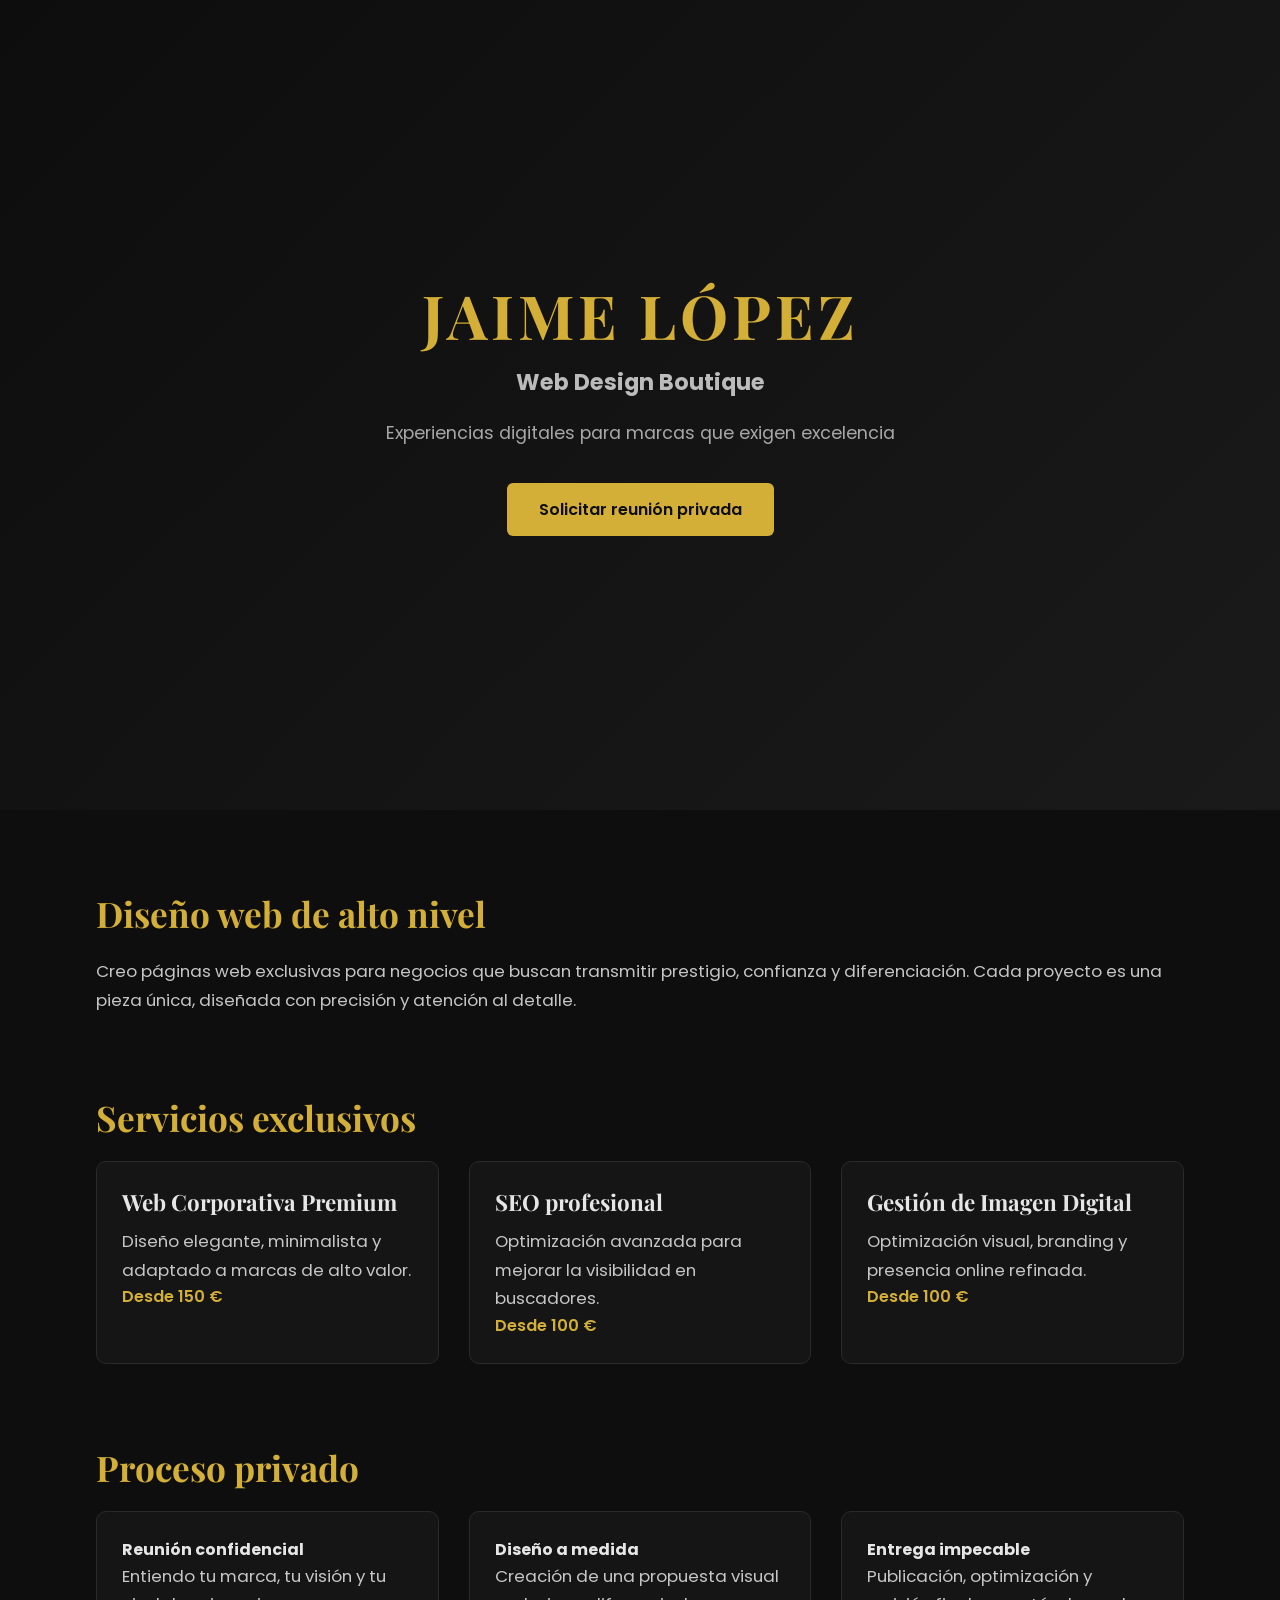
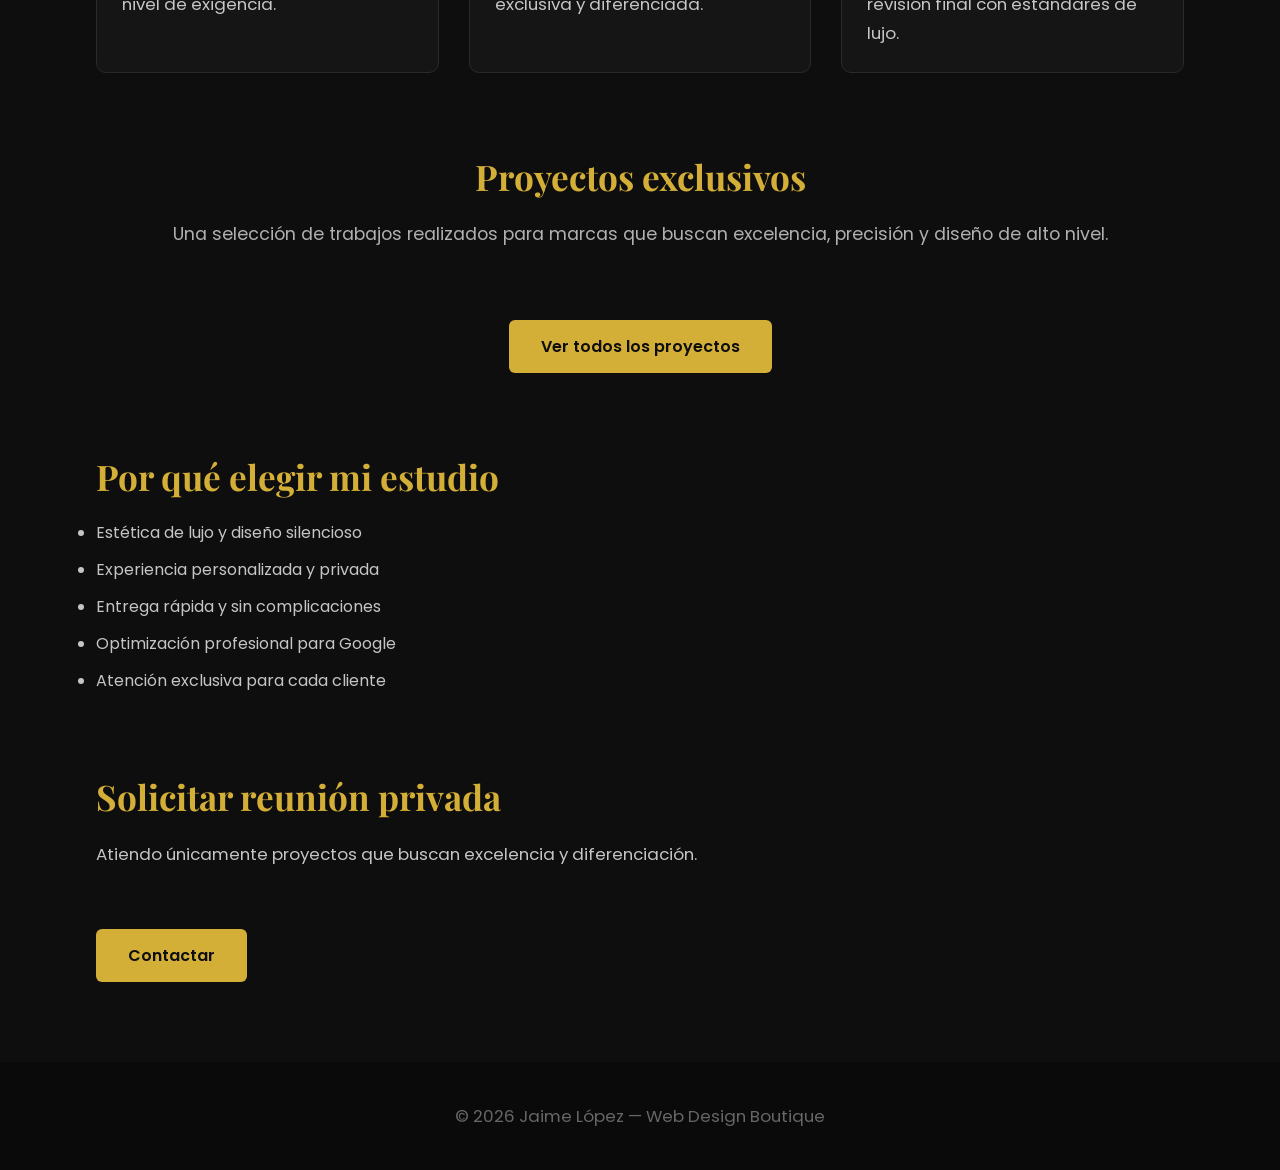
==== commit ee6e160a: "Add files via upload" ====
--- a/index.html
+++ b/index.html
@@ -2,6 +2,7 @@
 <html lang="es">
 <head>
     <meta charset="UTF-8">
+    <meta name="viewport" content="width=device-width, initial-scale=1.0">
     <title>Jaime López — Web Design Boutique</title>
     <link rel="stylesheet" href="styles.css">
     <link href="https://fonts.googleapis.com/css2?family=Playfair+Display:wght@400;600;700&family=Poppins:wght@300;400;500&display=swap" rel="stylesheet">
@@ -40,13 +41,13 @@
                 <div class="service">
                     <h4>Web Corporativa Premium</h4>
                     <p>Diseño elegante, minimalista y adaptado a marcas de alto valor.</p>
-                    <span class="price">Desde 300 €</span>
+                    <span class="price">Desde 150 €</span>
                 </div>
 
                 <div class="service">
-                    <h4>Landing de Alto Impacto</h4>
-                    <p>Perfecta para captar clientes con una estética impecable.</p>
-                    <span class="price">Desde 450 €</span>
+                    <h4>SEO profesional</h4>
+                    <p>Optimización avanzada para mejorar la visibilidad en buscadores.</p>
+                    <span class="price">Desde 100 €</span>
                 </div>
 
                 <div class="service">
--- a/styles.css
+++ b/styles.css
@@ -9,6 +9,7 @@
     background: #0e0e0e;
     color: #e6e6e6;
     font-family: 'Poppins', sans-serif;
+    overflow-x: hidden;
 }
 
 /* HERO */
@@ -23,7 +24,7 @@
 
 .brand {
     font-family: 'Playfair Display', serif;
-    font-size: 3.8rem;
+    font-size: clamp(2.2rem, 8vw, 3.8rem);
     letter-spacing: 4px;
     color: #d4af37;
 }
@@ -36,7 +37,7 @@
 
 .tagline {
     margin-top: 20px;
-    font-size: 1.1rem;
+    font-size: clamp(0.95rem, 3vw, 1.1rem);
     opacity: 0.7;
 }
 
@@ -80,7 +81,7 @@
 .service-grid {
     display: grid;
     gap: 30px;
-    grid-template-columns: repeat(auto-fit, minmax(280px, 1fr));
+    grid-template-columns: repeat(auto-fit, minmax(min(280px, 100%), 1fr));
 }
 
 .service {
@@ -111,7 +112,7 @@
 .steps {
     display: grid;
     gap: 30px;
-    grid-template-columns: repeat(auto-fit, minmax(280px, 1fr));
+    grid-template-columns: repeat(auto-fit, minmax(min(280px, 100%), 1fr));
 }
 
 .step {
@@ -168,3 +169,55 @@
     opacity: 1;
     transform: translateY(0);
 }
+
+@media (max-width: 600px) {
+    .hero {
+        min-height: 100svh;
+        height: auto;
+        padding: 32px 20px;
+    }
+
+    .brand {
+        letter-spacing: 2px;
+    }
+
+    .subtitle {
+        font-size: 1.1rem;
+    }
+
+    .cta {
+        width: 100%;
+        max-width: 300px;
+        padding: 13px 18px;
+    }
+
+    main section {
+        width: auto;
+        margin: 56px 20px;
+    }
+
+    h3 {
+        font-size: 1.8rem;
+        line-height: 1.2;
+    }
+
+    p {
+        font-size: 0.98rem;
+    }
+
+    .service-grid,
+    .steps {
+        gap: 18px;
+    }
+
+    .service,
+    .step {
+        padding: 20px;
+    }
+
+    .footer {
+        padding: 28px 20px;
+        margin-top: 56px;
+    }
+}
+
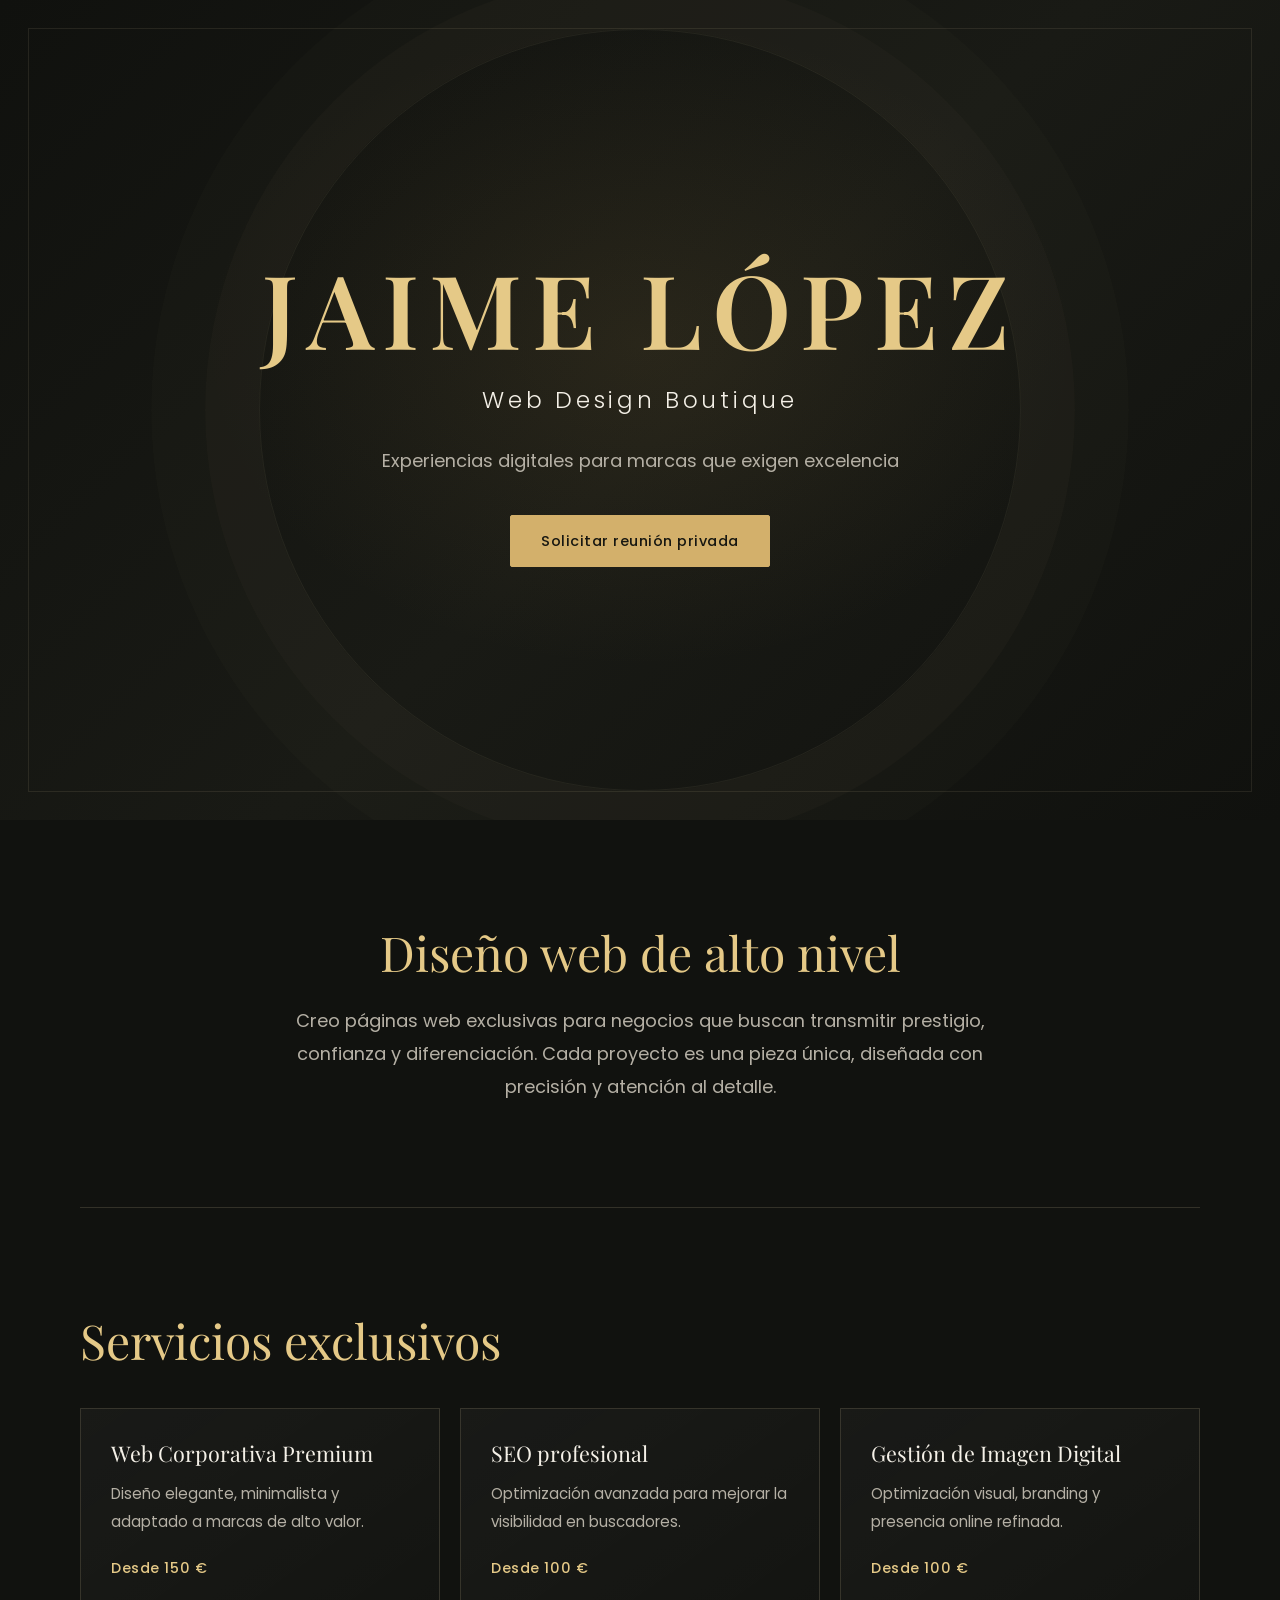
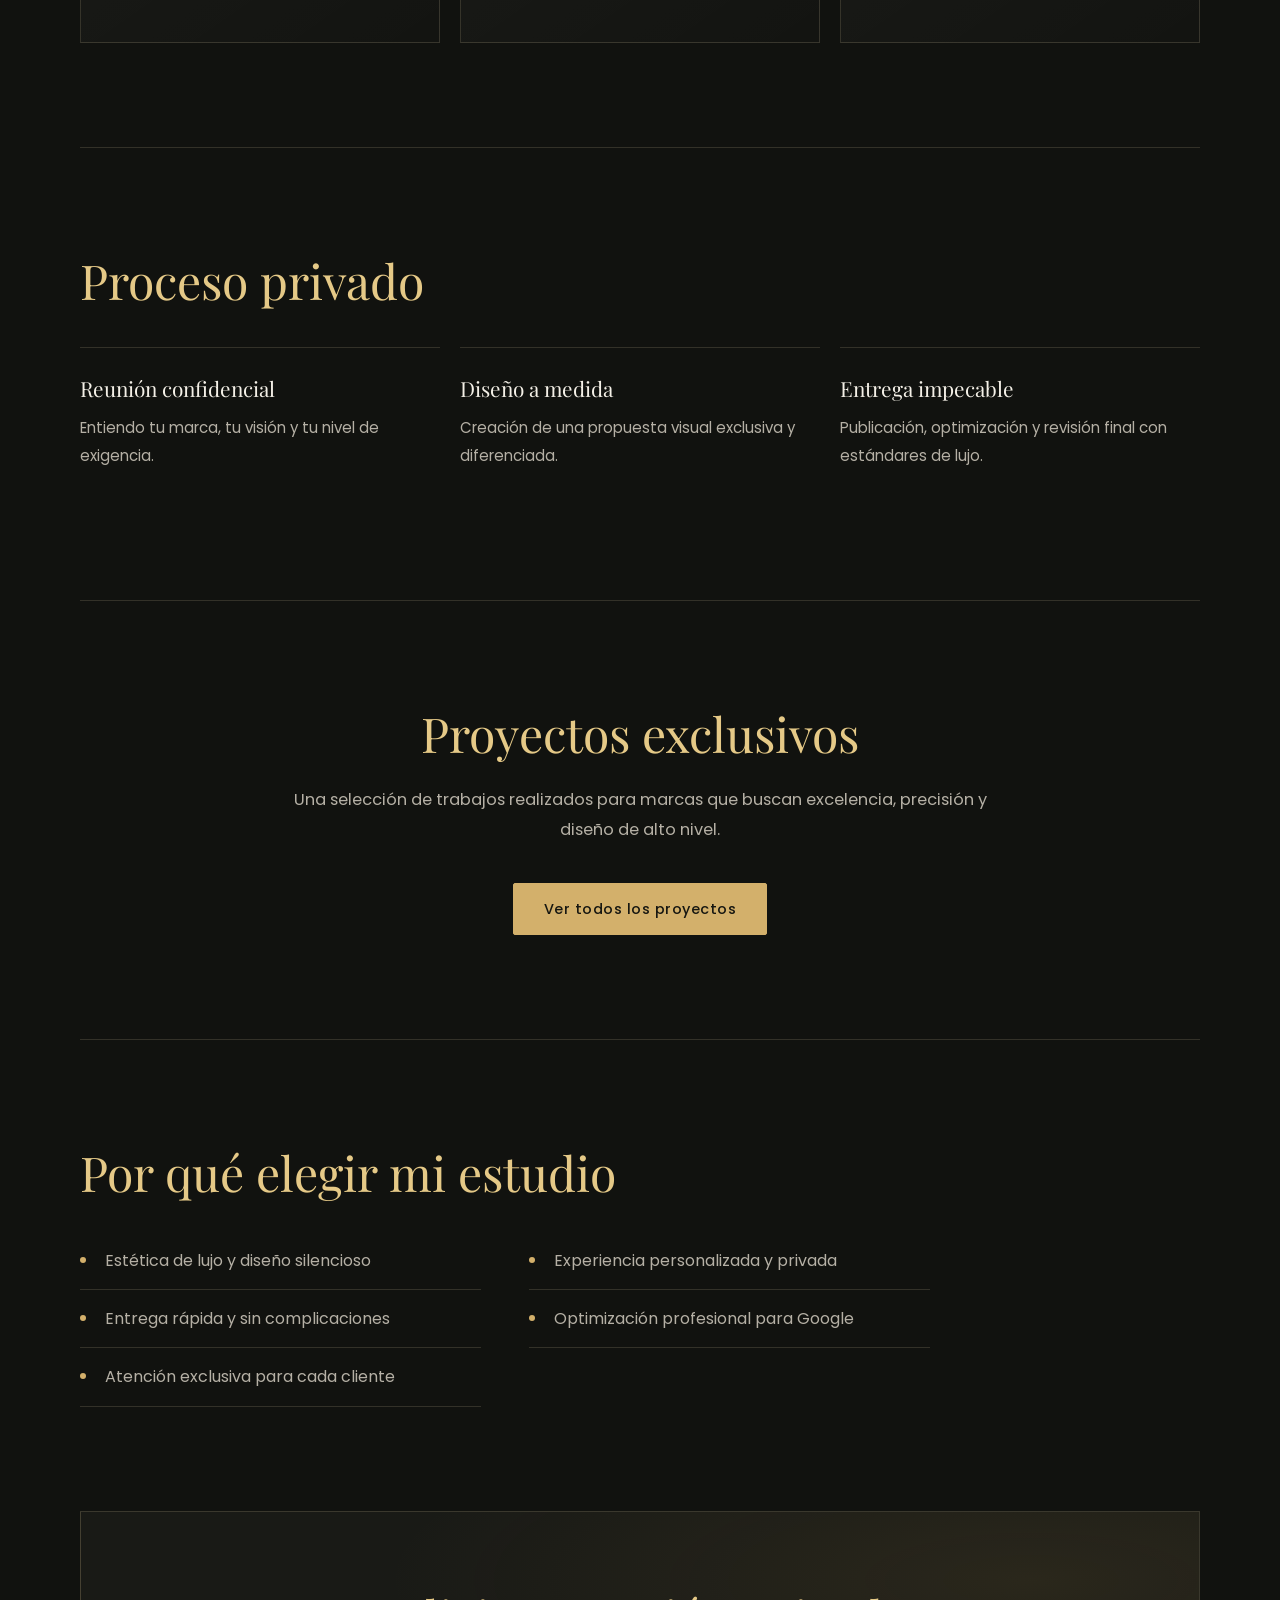
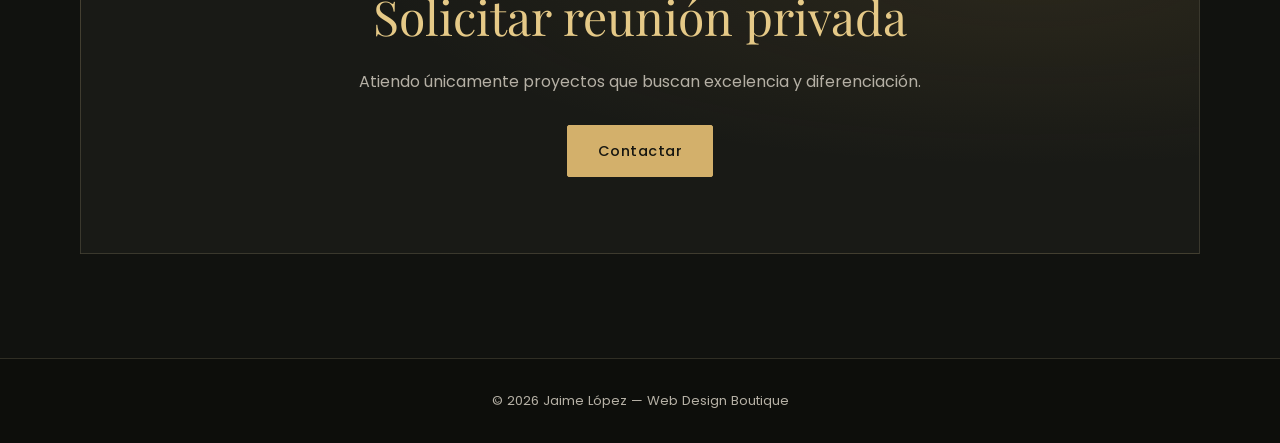
==== commit 7ba41f4e: "Add files via upload" ====
--- a/index.html
+++ b/index.html
@@ -24,7 +24,7 @@
     <main>
 
         <!-- INTRO -->
-        <section class="intro fade">
+        <section class="intro">
             <h3>Diseño web de alto nivel</h3>
             <p>
                 Creo páginas web exclusivas para negocios que buscan transmitir prestigio, confianza y diferenciación.
@@ -33,7 +33,7 @@
         </section>
 
         <!-- SERVICIOS -->
-        <section class="services fade">
+        <section class="services">
             <h3>Servicios exclusivos</h3>
 
             <div class="service-grid">
@@ -60,7 +60,7 @@
         </section>
 
         <!-- PROCESO -->
-        <section class="process fade">
+        <section class="process">
             <h3>Proceso privado</h3>
 
             <div class="steps">
@@ -84,7 +84,7 @@
         </section>
 
         <!-- APARTADO PARA IR A PROYECTOS -->
-        <section class="proyectos-preview fade">
+        <section class="proyectos-preview">
             <h3>Proyectos exclusivos</h3>
             <p class="section-desc">
                 Una selección de trabajos realizados para marcas que buscan excelencia, precisión y diseño de alto nivel.
@@ -94,7 +94,7 @@
         </section>
 
         <!-- POR QUÉ -->
-        <section class="why fade">
+        <section class="why">
             <h3>Por qué elegir mi estudio</h3>
             <ul>
                 <li>Estética de lujo y diseño silencioso</li>
@@ -106,7 +106,7 @@
         </section>
 
         <!-- CONTACTO -->
-        <section id="contacto" class="contact fade">
+        <section id="contacto" class="contact">
             <h3>Solicitar reunión privada</h3>
             <p>Atiendo únicamente proyectos que buscan excelencia y diferenciación.</p>
 
@@ -118,7 +118,5 @@
     <footer class="footer">
         <p>© 2026 Jaime López — Web Design Boutique</p>
     </footer>
-
-    <script src="script.js"></script>
 </body>
 </html>
--- a/styles.css
+++ b/styles.css
@@ -1,130 +1,232 @@
-/* RESET */
+:root {
+    color-scheme: dark;
+    --ink: #f4f0e7;
+    --muted: #b5b0a5;
+    --gold: #d3b06b;
+    --gold-bright: #e5c987;
+    --night: #11120f;
+    --panel: #191a16;
+    --line: rgba(226, 208, 166, 0.16);
+    --content-width: 1120px;
+}
+
 * {
     margin: 0;
     padding: 0;
     box-sizing: border-box;
 }
 
+html {
+    scroll-behavior: smooth;
+    scroll-padding-top: 24px;
+}
+
 body {
-    background: #0e0e0e;
-    color: #e6e6e6;
+    background: var(--night);
+    color: var(--ink);
     font-family: 'Poppins', sans-serif;
+    line-height: 1.7;
     overflow-x: hidden;
+}
+
+::selection {
+    background: var(--gold);
+    color: var(--night);
 }
 
 /* HERO */
 .hero {
-    height: 90vh;
-    background: linear-gradient(135deg, #0d0d0d, #1a1a1a);
-    display: flex;
+    position: relative;
+    isolation: isolate;
+    display: grid;
+    min-height: min(820px, 92svh);
+    padding: 72px 24px;
+    place-items: center;
+    overflow: hidden;
+    text-align: center;
+    background:
+        radial-gradient(ellipse at 50% 42%, rgba(157, 126, 65, 0.13), transparent 48%),
+        linear-gradient(135deg, #10110e 0%, #191a15 52%, #10110e 100%);
+}
+
+.hero::before,
+.hero::after {
+    position: absolute;
+    z-index: -1;
+    content: "";
+    pointer-events: none;
+}
+
+.hero::before {
+    inset: 28px;
+    border: 1px solid rgba(226, 208, 166, 0.1);
+}
+
+.hero::after {
+    width: min(62vw, 760px);
+    aspect-ratio: 1;
+    border: 1px solid rgba(226, 208, 166, 0.07);
+    border-radius: 50%;
+    box-shadow: 0 0 0 54px rgba(226, 208, 166, 0.018), 0 0 0 108px rgba(226, 208, 166, 0.012);
+}
+
+.hero-content {
+    width: min(100%, 840px);
+}
+
+.brand {
+    color: var(--gold-bright);
+    font-family: 'Playfair Display', serif;
+    font-size: clamp(3rem, 9vw, 6.4rem);
+    font-weight: 600;
+    letter-spacing: clamp(3px, 1vw, 10px);
+    line-height: 1.08;
+}
+
+.subtitle {
+    margin-top: 18px;
+    color: var(--ink);
+    font-size: clamp(1.05rem, 2.8vw, 1.45rem);
+    font-weight: 300;
+    letter-spacing: 0.16em;
+}
+
+.tagline {
+    max-width: 620px;
+    margin: 24px auto 0;
+    color: var(--muted);
+    font-size: clamp(0.98rem, 2vw, 1.12rem);
+    line-height: 1.8;
+}
+
+.cta {
+    display: inline-flex;
+    min-height: 52px;
     align-items: center;
     justify-content: center;
-    text-align: center;
-}
-
-.brand {
-    font-family: 'Playfair Display', serif;
-    font-size: clamp(2.2rem, 8vw, 3.8rem);
-    letter-spacing: 4px;
-    color: #d4af37;
-}
-
-.subtitle {
-    font-size: 1.4rem;
-    margin-top: 10px;
-    opacity: 0.8;
-}
-
-.tagline {
-    margin-top: 20px;
-    font-size: clamp(0.95rem, 3vw, 1.1rem);
-    opacity: 0.7;
-}
-
-.cta {
-    display: inline-block;
-    margin-top: 35px;
-    padding: 14px 32px;
-    background: #d4af37;
-    color: #0e0e0e;
-    font-weight: 600;
-    border-radius: 6px;
+    margin-top: 38px;
+    padding: 13px 30px;
+    border: 1px solid var(--gold);
+    border-radius: 2px;
+    background: var(--gold);
+    color: #171711;
+    font-size: 0.9rem;
+    font-weight: 500;
+    letter-spacing: 0.035em;
     text-decoration: none;
-    transition: 0.3s;
+    transition: background-color 180ms ease, border-color 180ms ease, color 180ms ease, transform 180ms ease;
 }
 
 .cta:hover {
-    background: #b8962f;
+    transform: translateY(-2px);
+    border-color: var(--gold-bright);
+    background: var(--gold-bright);
+}
+
+.cta:focus-visible {
+    outline: 2px solid var(--ink);
+    outline-offset: 4px;
 }
 
 /* SECTIONS */
 main section {
-    width: 85%;
-    max-width: 1100px;
-    margin: 80px auto;
+    width: min(calc(100% - 48px), var(--content-width));
+    margin: 0 auto;
+    padding: 104px 0;
+}
+
+main section + section {
+    border-top: 1px solid var(--line);
 }
 
 h3 {
+    margin-bottom: 22px;
+    color: var(--gold-bright);
     font-family: 'Playfair Display', serif;
-    font-size: 2.2rem;
-    margin-bottom: 20px;
-    color: #d4af37;
+    font-size: clamp(2rem, 4.4vw, 3rem);
+    font-weight: 400;
+    line-height: 1.2;
 }
 
 p {
-    font-size: 1.05rem;
-    opacity: 0.85;
-    line-height: 1.7;
+    color: var(--muted);
+    font-size: 1rem;
+    line-height: 1.85;
+}
+
+.intro {
+    max-width: 850px;
+    text-align: center;
+}
+
+.intro p {
+    max-width: 760px;
+    margin: 0 auto;
+    font-size: clamp(1rem, 2vw, 1.12rem);
 }
 
 /* SERVICES */
 .service-grid {
     display: grid;
-    gap: 30px;
-    grid-template-columns: repeat(auto-fit, minmax(min(280px, 100%), 1fr));
+    grid-template-columns: repeat(3, minmax(0, 1fr));
+    gap: 20px;
+    margin-top: 38px;
 }
 
 .service {
-    background: #151515;
-    padding: 25px;
-    border-radius: 10px;
-    border: 1px solid #2a2a2a;
-    transition: 0.3s;
+    position: relative;
+    min-height: 235px;
+    padding: 30px;
+    border: 1px solid var(--line);
+    background: linear-gradient(145deg, rgba(255, 255, 255, 0.035), rgba(255, 255, 255, 0.008));
+    transition: border-color 220ms ease, background-color 220ms ease, transform 220ms ease;
 }
 
 .service:hover {
-    border-color: #d4af37;
-}
-
-.service h4 {
+    transform: translateY(-4px);
+    border-color: rgba(211, 176, 107, 0.55);
+    background-color: rgba(255, 255, 255, 0.025);
+}
+
+.service h4,
+.step h4 {
+    margin-bottom: 12px;
+    color: var(--ink);
     font-family: 'Playfair Display', serif;
-    font-size: 1.4rem;
-    margin-bottom: 10px;
+    font-size: 1.35rem;
+    font-weight: 400;
+    line-height: 1.35;
+}
+
+.service p,
+.step p {
+    font-size: 0.94rem;
 }
 
 .price {
-    margin-top: 15px;
-    color: #d4af37;
-    font-weight: 600;
+    display: inline-block;
+    margin-top: 22px;
+    color: var(--gold-bright);
+    font-size: 0.88rem;
+    font-weight: 500;
+    letter-spacing: 0.04em;
 }
 
 /* PROCESS */
 .steps {
     display: grid;
-    gap: 30px;
-    grid-template-columns: repeat(auto-fit, minmax(min(280px, 100%), 1fr));
+    grid-template-columns: repeat(3, minmax(0, 1fr));
+    gap: 20px;
+    margin-top: 38px;
 }
 
 .step {
-    background: #151515;
-    padding: 25px;
-    border-radius: 10px;
-    border: 1px solid #2a2a2a;
-    transition: 0.3s;
-}
-
-.step:hover {
-    border-color: #d4af37;
+    padding: 26px 0;
+    border-top: 1px solid var(--line);
+}
+
+.step h4 {
+    font-size: 1.3rem;
 }
 
 /* PROYECTOS PREVIEW */
@@ -133,91 +235,150 @@
 }
 
 .proyectos-preview .section-desc {
-    font-size: 1.1rem;
-    opacity: 0.75;
-    margin-bottom: 35px;
+    max-width: 700px;
+    margin: 0 auto;
+    font-size: 1.02rem;
 }
 
 /* WHY */
-.why ul li {
-    margin-bottom: 12px;
-    opacity: 0.85;
+.why ul {
+    display: grid;
+    grid-template-columns: repeat(2, minmax(0, 1fr));
+    gap: 0 48px;
+    max-width: 850px;
+    margin-top: 30px;
+    list-style: none;
+}
+
+.why li {
+    position: relative;
+    padding: 15px 0 15px 25px;
+    border-bottom: 1px solid var(--line);
+    color: var(--muted);
+}
+
+.why li::before {
+    position: absolute;
+    top: 25px;
+    left: 0;
+    width: 6px;
+    height: 6px;
+    border-radius: 50%;
+    background: var(--gold);
+    content: "";
 }
 
 /* CONTACT */
+.contact {
+    width: min(calc(100% - 48px), var(--content-width));
+    margin: 0 auto 104px;
+    padding: clamp(38px, 7vw, 76px);
+    border: 1px solid var(--line);
+    background:
+        radial-gradient(ellipse at 85% 20%, rgba(157, 126, 65, 0.13), transparent 48%),
+        var(--panel);
+    text-align: center;
+}
+
 .contact p {
-    margin-bottom: 25px;
+    max-width: 620px;
+    margin: 0 auto;
+}
+
+.contact .cta {
+    margin-top: 28px;
 }
 
 /* FOOTER */
 .footer {
-    text-align: center;
-    padding: 40px;
-    background: #0a0a0a;
-    color: #777;
-    margin-top: 80px;
-}
-
-/* ANIMACIONES */
-.fade {
-    opacity: 0;
-    transform: translateY(40px);
-    transition: 0.8s ease;
-}
-
-.fade.visible {
-    opacity: 1;
-    transform: translateY(0);
-}
-
-@media (max-width: 600px) {
+    padding: 30px 24px;
+    border-top: 1px solid var(--line);
+    background: #0d0e0b;
+    color: #8d897f;
+    text-align: center;
+}
+
+.footer p {
+    font-size: 0.82rem;
+}
+
+@media (max-width: 760px) {
+    main section {
+        padding: 76px 0;
+    }
+
+    .service-grid,
+    .steps {
+        grid-template-columns: 1fr;
+        gap: 14px;
+    }
+
+    .service {
+        min-height: 0;
+        padding: 25px;
+    }
+
+    .why ul {
+        grid-template-columns: 1fr;
+    }
+
+    .contact {
+        margin-bottom: 76px;
+    }
+}
+
+@media (max-width: 480px) {
     .hero {
-        min-height: 100svh;
-        height: auto;
-        padding: 32px 20px;
-    }
-
-    .brand {
-        letter-spacing: 2px;
+        min-height: 82svh;
+        padding: 48px 24px;
+    }
+
+    .hero::before {
+        inset: 14px;
+    }
+
+    .hero::after {
+        width: 100vw;
     }
 
     .subtitle {
-        font-size: 1.1rem;
+        letter-spacing: 0.1em;
     }
 
     .cta {
         width: 100%;
-        max-width: 300px;
-        padding: 13px 18px;
+        max-width: 320px;
+        padding-inline: 18px;
+    }
+
+    main section,
+    .contact {
+        width: calc(100% - 40px);
     }
 
     main section {
-        width: auto;
-        margin: 56px 20px;
-    }
-
-    h3 {
-        font-size: 1.8rem;
-        line-height: 1.2;
-    }
-
-    p {
-        font-size: 0.98rem;
+        padding: 64px 0;
     }
 
     .service-grid,
     .steps {
-        gap: 18px;
-    }
-
-    .service,
-    .step {
-        padding: 20px;
-    }
-
-    .footer {
-        padding: 28px 20px;
-        margin-top: 56px;
-    }
-}
-
+        margin-top: 26px;
+    }
+
+    .contact {
+        margin-bottom: 64px;
+        padding: 34px 22px;
+    }
+}
+
+@media (prefers-reduced-motion: reduce) {
+    *,
+    *::before,
+    *::after {
+        scroll-behavior: auto !important;
+        transition-duration: 0.01ms !important;
+        animation-duration: 0.01ms !important;
+        animation-iteration-count: 1 !important;
+    }
+
+}
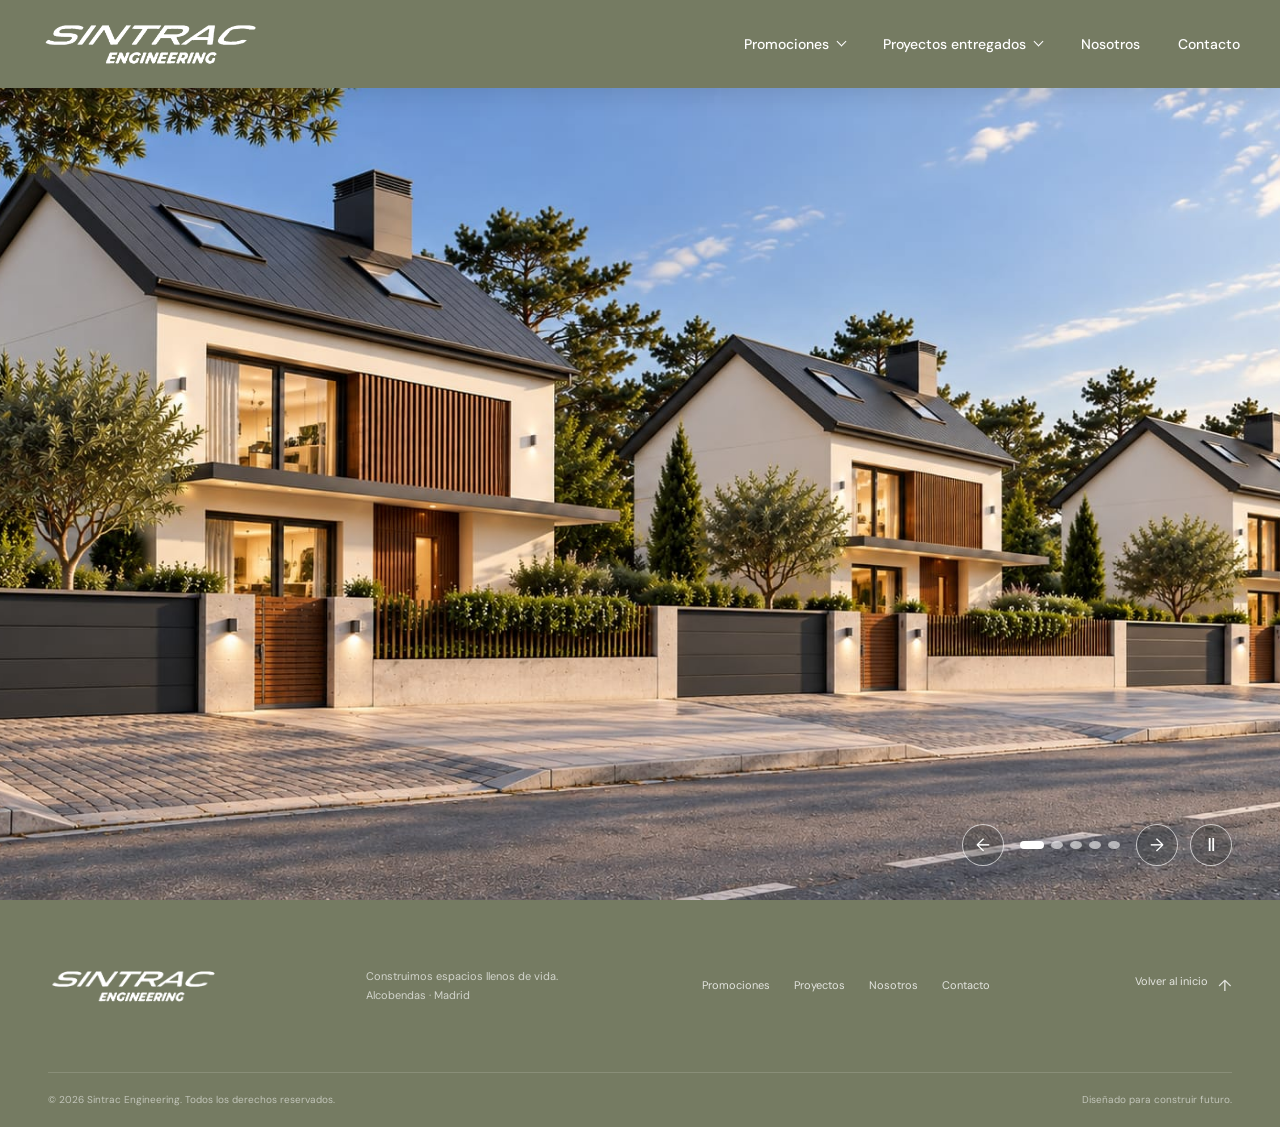
==== commit f9b1637a: "Add files via upload" ====
--- a/index.html
+++ b/index.html
@@ -1,122 +1,126 @@
-<!DOCTYPE html>
-<html lang="es">
-<head>
-    <meta charset="UTF-8">
-    <meta name="viewport" content="width=device-width, initial-scale=1.0">
-    <title>Jaime López — Web Design Boutique</title>
-    <link rel="stylesheet" href="styles.css">
-    <link href="https://fonts.googleapis.com/css2?family=Playfair+Display:wght@400;600;700&family=Poppins:wght@300;400;500&display=swap" rel="stylesheet">
-</head>
-
-<body>
-
-    <!-- HERO -->
-    <header class="hero">
-        <div class="hero-content">
-            <h1 class="brand">JAIME LÓPEZ</h1>
-            <h2 class="subtitle">Web Design Boutique</h2>
-            <p class="tagline">Experiencias digitales para marcas que exigen excelencia</p>
-
-            <a href="#contacto" class="cta">Solicitar reunión privada</a>
-        </div>
-    </header>
-
-    <main>
-
-        <!-- INTRO -->
-        <section class="intro">
-            <h3>Diseño web de alto nivel</h3>
-            <p>
-                Creo páginas web exclusivas para negocios que buscan transmitir prestigio, confianza y diferenciación.
-                Cada proyecto es una pieza única, diseñada con precisión y atención al detalle.
-            </p>
-        </section>
-
-        <!-- SERVICIOS -->
-        <section class="services">
-            <h3>Servicios exclusivos</h3>
-
-            <div class="service-grid">
-
-                <div class="service">
-                    <h4>Web Corporativa Premium</h4>
-                    <p>Diseño elegante, minimalista y adaptado a marcas de alto valor.</p>
-                    <span class="price">Desde 150 €</span>
-                </div>
-
-                <div class="service">
-                    <h4>SEO profesional</h4>
-                    <p>Optimización avanzada para mejorar la visibilidad en buscadores.</p>
-                    <span class="price">Desde 100 €</span>
-                </div>
-
-                <div class="service">
-                    <h4>Gestión de Imagen Digital</h4>
-                    <p>Optimización visual, branding y presencia online refinada.</p>
-                    <span class="price">Desde 100 €</span>
-                </div>
-
-            </div>
-        </section>
-
-        <!-- PROCESO -->
-        <section class="process">
-            <h3>Proceso privado</h3>
-
-            <div class="steps">
-
-                <div class="step">
-                    <h4>Reunión confidencial</h4>
-                    <p>Entiendo tu marca, tu visión y tu nivel de exigencia.</p>
-                </div>
-
-                <div class="step">
-                    <h4>Diseño a medida</h4>
-                    <p>Creación de una propuesta visual exclusiva y diferenciada.</p>
-                </div>
-
-                <div class="step">
-                    <h4>Entrega impecable</h4>
-                    <p>Publicación, optimización y revisión final con estándares de lujo.</p>
-                </div>
-
-            </div>
-        </section>
-
-        <!-- APARTADO PARA IR A PROYECTOS -->
-        <section class="proyectos-preview">
-            <h3>Proyectos exclusivos</h3>
-            <p class="section-desc">
-                Una selección de trabajos realizados para marcas que buscan excelencia, precisión y diseño de alto nivel.
-            </p>
-
-            <a href="proyectos.html" class="cta">Ver todos los proyectos</a>
-        </section>
-
-        <!-- POR QUÉ -->
-        <section class="why">
-            <h3>Por qué elegir mi estudio</h3>
-            <ul>
-                <li>Estética de lujo y diseño silencioso</li>
-                <li>Experiencia personalizada y privada</li>
-                <li>Entrega rápida y sin complicaciones</li>
-                <li>Optimización profesional para Google</li>
-                <li>Atención exclusiva para cada cliente</li>
-            </ul>
-        </section>
-
-        <!-- CONTACTO -->
-        <section id="contacto" class="contact">
-            <h3>Solicitar reunión privada</h3>
-            <p>Atiendo únicamente proyectos que buscan excelencia y diferenciación.</p>
-
-            <a href="contacto.html" class="cta">Contactar</a>
-        </section>
-
-    </main>
-
-    <footer class="footer">
-        <p>© 2026 Jaime López — Web Design Boutique</p>
-    </footer>
-</body>
-</html>
+<!doctype html>
+<html lang="es">
+<head>
+  <meta charset="utf-8">
+  <meta name="viewport" content="width=device-width, initial-scale=1">
+  <meta name="theme-color" content="#757b62">
+  <meta name="description" content="Desde 2003, Sintrac Engineering construye viviendas y edificios en Alcobendas y el norte de Madrid. Descubre nuestras promociones y proyectos.">
+  <meta property="og:type" content="website">
+  <meta property="og:title" content="Sintrac Engineering | Construimos tu futuro">
+  <meta property="og:description" content="Promociones y proyectos de obra nueva en el norte de Madrid. Más de dos décadas construyendo hogares.">
+  <meta property="og:image" content="assets/project-villas.jpg">
+  <title>Sintrac Engineering | Constructora en Alcobendas, Madrid</title>
+  <link rel="icon" href="favicon.svg" type="image/svg+xml">
+  <link rel="preconnect" href="https://fonts.googleapis.com">
+  <link rel="preconnect" href="https://fonts.gstatic.com" crossorigin>
+  <link href="https://fonts.googleapis.com/css2?family=DM+Sans:wght@400;500;600;700&family=Manrope:wght@400;500;600;700;800&display=swap" rel="stylesheet">
+  <link rel="stylesheet" href="styles.css">
+  <script type="application/ld+json">
+    {
+      "@context": "https://schema.org",
+      "@type": "HomeAndConstructionBusiness",
+      "name": "Sintrac Engineering",
+      "url": "https://sintracengineering.es/",
+      "email": "promociones@sintracengineering.es",
+      "telephone": "+34 641 400 454",
+      "address": {
+        "@type": "PostalAddress",
+        "streetAddress": "Av. de la Zaporra, 147",
+        "addressLocality": "Alcobendas",
+        "postalCode": "28100",
+        "addressRegion": "Madrid",
+        "addressCountry": "ES"
+      },
+      "openingHours": ["Mo-Fr 09:00-14:00", "Mo-Fr 16:00-19:00"]
+    }
+  </script>
+  <script src="script.js" defer></script>
+</head>
+<body>
+  <a class="skip-link" href="#contenido">Saltar al contenido</a>
+
+  <header class="site-header" id="inicio">
+    <div class="header-inner">
+      <a class="brand" href="index.html" aria-label="Sintrac Engineering, inicio">
+        <img src="assets/sintrac-logo.png" alt="">
+      </a>
+      <button class="menu-toggle" type="button" aria-label="Abrir menú" aria-expanded="false" aria-controls="primary-navigation">
+        <span></span><span></span><span></span>
+      </button>
+      <nav class="primary-navigation" id="primary-navigation" aria-label="Navegación principal">
+        <div class="nav-dropdown">
+          <button class="nav-dropdown-toggle" type="button" aria-expanded="false" aria-controls="promotions-menu">Promociones <span class="dropdown-chevron" aria-hidden="true"></span></button>
+          <div class="nav-dropdown-menu" id="promotions-menu" hidden>
+            <a href="promociones.html">Ver todas las promociones</a>
+            <a href="ElPinarDePradoNorte.html">El Pinar de Prado Norte</a>
+            <a href="ElPinarDeFuenteElSaz.html">El Pinar de Fuente el Saz</a>
+          </div>
+        </div>
+        <div class="nav-dropdown">
+          <button class="nav-dropdown-toggle" type="button" aria-expanded="false" aria-controls="projects-menu">Proyectos entregados <span class="dropdown-chevron" aria-hidden="true"></span></button>
+          <div class="nav-dropdown-menu" id="projects-menu" hidden>
+            <a href="proyectos.html">Ver todos los proyectos</a>
+            <a href="CalleSevilla11.html">Calle Sevilla, 11</a>
+            <a href="CalleValladolid5.html">Calle Valladolid</a>
+            <a href="CallePabloPicasso5.html"> Calle Pablo Picasso, 5</a>
+            <a href="CalleMadrid1.html">Fuentidue&ntilde;a, 14</a>
+          </div>
+        </div>
+        <a href="nosotros.html">Nosotros</a>
+        <a href="contacto.html">Contacto</a>
+      </nav>
+    </div>
+  </header>
+
+  <main id="contenido">
+    <section class="photo-presentation" aria-label="Proyectos de Sintrac Engineering" aria-roledescription="presentación de fotografías">
+      <div class="photo-slides" aria-live="off">
+        <article class="photo-slide is-active" aria-label="1 de 6" aria-hidden="false">
+          <img src="assets/Prado Norte/Fachada prado norte.jpeg" alt="Fachada Prado Norte" fetchpriority="high">
+        </article>
+        <article class="photo-slide" aria-label="2 de 6" aria-hidden="true">
+          <img src="assets/Prado Norte/Facgada piscina Prado Norte.png" alt="Fachada y piscina Prado Norte">
+        </article>
+        <article class="photo-slide" aria-label="4 de 6" aria-hidden="true">
+          <img src="assets/Prado Norte/Dormitorio principal prado norte.png" alt="Dormitorio principal Prado Norte">
+        </article>
+        <article class="photo-slide" aria-label="5 de 6" aria-hidden="true">
+          <img src="assets/Prado Norte/Vestidor Prado Norte.jpeg" alt="Vestidor Prado Norte">
+        </article>
+        <article class="photo-slide" aria-label="6 de 6" aria-hidden="true">
+          <img src="assets/Prado Norte/Baño principal Prado Norte.png" alt="Baño principal Prado Norte">
+        </article>
+      </div>
+      <div class="photo-presentation-controls" aria-label="Controles de la presentación">
+        <button class="photo-previous" type="button" aria-label="Fotografía anterior"><span aria-hidden="true">←</span></button>
+        <div class="photo-pagination" aria-label="Elegir fotografía">
+          <button type="button" aria-label="Mostrar fotografía 1" aria-pressed="true"></button>
+          <button type="button" aria-label="Mostrar fotografía 2" aria-pressed="false"></button>
+          <button type="button" aria-label="Mostrar fotografía 3" aria-pressed="false"></button>
+          <button type="button" aria-label="Mostrar fotografía 4" aria-pressed="false"></button>
+          <button type="button" aria-label="Mostrar fotografía 5" aria-pressed="false"></button>
+        </div>
+        <button class="photo-next" type="button" aria-label="Fotografía siguiente"><span aria-hidden="true">→</span></button>
+        <button class="photo-toggle" type="button" aria-label="Pausar presentación" aria-pressed="false"><span aria-hidden="true">Ⅱ</span></button>
+      </div>
+    </section>
+  </main>
+
+  <footer class="site-footer">
+    <div class="page-shell footer-main">
+      <a class="brand footer-brand" href="index.html" aria-label="Sintrac Engineering, volver al inicio">
+        <img src="assets/sintrac-logo.png" alt="">
+      </a>
+      <p>Construimos espacios llenos de vida.<br>Alcobendas · Madrid</p>
+      <nav aria-label="Enlaces del pie de página">
+        <a href="promociones.html">Promociones</a><a href="proyectos.html">Proyectos</a><a href="nosotros.html">Nosotros</a><a href="contacto.html">Contacto</a>
+      </nav>
+      <a class="back-top" href="index.html">Volver al inicio <span aria-hidden="true">↑</span></a>
+    </div>
+    <div class="footer-bottom page-shell">
+      <span>© <span id="current-year">2026</span> Sintrac Engineering. Todos los derechos reservados.</span>
+      <span>Diseñado para construir futuro.</span>
+    </div>
+  </footer>
+</body>
+</html>
--- a/styles.css
+++ b/styles.css
@@ -1,384 +1,1453 @@
 :root {
-    color-scheme: dark;
-    --ink: #f4f0e7;
-    --muted: #b5b0a5;
-    --gold: #d3b06b;
-    --gold-bright: #e5c987;
-    --night: #11120f;
-    --panel: #191a16;
-    --line: rgba(226, 208, 166, 0.16);
-    --content-width: 1120px;
-}
-
-* {
-    margin: 0;
-    padding: 0;
-    box-sizing: border-box;
-}
+  color-scheme: light;
+  --olive: #757b62;
+  --olive-deep: #646a53;
+  --olive-dark: #4f5543;
+  --ink: #20251f;
+  --muted: #62645d;
+  --paper: #f7f7f3;
+  --paper-deep: #eeefe8;
+  --white: #fff;
+  --line: rgba(32, 37, 31, .14);
+  --serif: "Manrope", "DM Sans", sans-serif;
+  --sans: "DM Sans", Arial, sans-serif;
+  --shell: 1240px;
+}
+
+@media (max-width: 430px) {
+  .home-link-grid { grid-template-columns: 1fr; }
+  .home-link-card { min-height: 290px; }
+  .promotion-card .promotion-image, .promotion-card:not(.promotion-card-featured) .promotion-image { height: 320px; }
+}
+
+* { box-sizing: border-box; }
 
 html {
-    scroll-behavior: smooth;
-    scroll-padding-top: 24px;
+  scroll-behavior: smooth;
+  scroll-padding-top: 92px;
 }
 
 body {
-    background: var(--night);
-    color: var(--ink);
-    font-family: 'Poppins', sans-serif;
-    line-height: 1.7;
-    overflow-x: hidden;
-}
-
-::selection {
-    background: var(--gold);
-    color: var(--night);
-}
-
-/* HERO */
+  margin: 0;
+  color: var(--ink);
+  background: var(--paper);
+  font-family: var(--sans);
+  font-size: 16px;
+  line-height: 1.6;
+  -webkit-font-smoothing: antialiased;
+}
+
+body.menu-open { overflow: hidden; }
+
+img { display: block; max-width: 100%; }
+a { color: inherit; text-decoration: none; }
+button, input, textarea { font: inherit; }
+button, a { -webkit-tap-highlight-color: transparent; }
+
+a:focus-visible, button:focus-visible, input:focus-visible, textarea:focus-visible {
+  outline: 3px solid var(--olive-dark);
+  outline-offset: 3px;
+  box-shadow: 0 0 0 2px var(--white);
+}
+
+.page-shell {
+  width: min(var(--shell), calc(100% - 96px));
+  margin-inline: auto;
+}
+
+.skip-link {
+  position: fixed;
+  z-index: 1000;
+  top: 12px;
+  left: 12px;
+  padding: 10px 16px;
+  color: var(--ink);
+  background: var(--white);
+  transform: translateY(-160%);
+}
+
+.skip-link:focus { transform: translateY(0); }
+
+.site-header {
+  position: sticky;
+  z-index: 50;
+  top: 0;
+  color: var(--white);
+  background: var(--olive);
+  box-shadow: 0 5px 24px rgba(26, 29, 24, .12);
+}
+
+.header-inner {
+  width: min(1420px, calc(100% - 80px));
+  height: 88px;
+  margin-inline: auto;
+  display: flex;
+  align-items: center;
+  justify-content: space-between;
+  gap: 36px;
+}
+
+.brand {
+  flex: 0 0 auto;
+  width: 224px;
+  display: flex;
+}
+
+.brand img {
+  width: 100%;
+  height: auto;
+}
+
+.primary-navigation {
+  display: flex;
+  align-items: center;
+  gap: clamp(22px, 3vw, 46px);
+  font-size: 14px;
+  font-weight: 500;
+}
+
+.nav-dropdown { position: relative; }
+
+.nav-dropdown-toggle {
+  padding: 12px 0;
+  display: inline-flex;
+  align-items: center;
+  gap: 9px;
+  border: 0;
+  color: inherit;
+  background: transparent;
+  cursor: pointer;
+  font: inherit;
+  white-space: nowrap;
+  transition: color .18s ease;
+}
+
+.dropdown-chevron {
+  width: 7px;
+  height: 7px;
+  margin-top: -4px;
+  border-right: 1px solid currentColor;
+  border-bottom: 1px solid currentColor;
+  transform: rotate(45deg);
+  transition: transform .18s ease, margin .18s ease;
+}
+
+.nav-dropdown-toggle[aria-expanded="true"] .dropdown-chevron {
+  margin-top: 4px;
+  transform: rotate(225deg);
+}
+
+.nav-dropdown-menu {
+  position: absolute;
+  z-index: 55;
+  top: 100%;
+  left: -18px;
+  width: max-content;
+  min-width: 230px;
+  max-width: min(310px, 90vw);
+  padding: 8px;
+  display: grid;
+  gap: 2px;
+  color: var(--ink);
+  background: var(--paper);
+  box-shadow: 0 14px 34px rgba(26, 29, 24, .2);
+}
+
+.nav-dropdown-menu[hidden] { display: none; }
+
+.nav-dropdown-menu a {
+  padding: 11px 13px;
+  font-size: 12px;
+  line-height: 1.4;
+  transition: color .18s ease, background .18s ease;
+}
+
+.nav-dropdown-menu:not([hidden]) a { animation: dropdown-link-in .22s both; }
+.nav-dropdown-menu:not([hidden]) a:nth-child(2) { animation-delay: 30ms; }
+.nav-dropdown-menu:not([hidden]) a:nth-child(3) { animation-delay: 60ms; }
+.nav-dropdown-menu:not([hidden]) a:nth-child(4) { animation-delay: 90ms; }
+.nav-dropdown-menu:not([hidden]) a:nth-child(5) { animation-delay: 120ms; }
+.nav-dropdown-menu:not([hidden]) a:nth-child(6) { animation-delay: 150ms; }
+
+@keyframes dropdown-link-in {
+  from { opacity: 0; transform: translateY(6px); }
+  to { opacity: 1; transform: translateY(0); }
+}
+
+.nav-dropdown-menu a:hover, .nav-dropdown-menu a:focus-visible {
+  color: var(--olive-deep);
+  background: var(--paper-deep);
+}
+
+.primary-navigation > a:not(.nav-cta) {
+  position: relative;
+  padding-block: 12px;
+}
+
+.primary-navigation > a:not(.nav-cta)::after {
+  position: absolute;
+  right: 0;
+  bottom: 4px;
+  left: 0;
+  height: 1px;
+  background: rgba(255, 255, 255, .8);
+  content: "";
+  transform: scaleX(0);
+  transform-origin: left;
+  transition: transform .25s ease;
+}
+
+.primary-navigation > a:not(.nav-cta):hover::after,
+.nav-dropdown-toggle:hover::after { transform: scaleX(1); }
+.primary-navigation > a[aria-current="page"]:not(.nav-cta)::after,
+.nav-dropdown-toggle[aria-current="page"]::after { transform: scaleX(1); }
+
+.nav-dropdown-toggle { position: relative; }
+.nav-dropdown-toggle::after {
+  position: absolute;
+  right: 0;
+  bottom: 4px;
+  left: 0;
+  height: 1px;
+  background: rgba(255, 255, 255, .8);
+  content: "";
+  transform: scaleX(0);
+  transform-origin: left;
+  transition: transform .25s ease;
+}
+
+.nav-cta {
+  min-width: 136px;
+  padding: 12px 18px;
+  border: 1px solid rgba(255, 255, 255, .55);
+  border-radius: 2px;
+  text-align: center;
+  transition: color .2s ease, background .2s ease, border-color .2s ease, transform .2s ease, box-shadow .2s ease;
+}
+
+.nav-cta span { margin-left: 10px; }
+.nav-cta:hover { color: var(--olive-deep); background: var(--white); border-color: var(--white); transform: translateY(-2px); box-shadow: 0 7px 18px rgba(26, 29, 24, .16); }
+.menu-toggle { display: none; }
+
+.photo-presentation {
+  position: relative;
+  height: calc(100svh - 88px);
+  min-height: 540px;
+  overflow: hidden;
+  color: var(--white);
+  background: var(--olive-dark);
+}
+
+.photo-slides, .photo-slide, .photo-slide > img {
+  position: absolute;
+  inset: 0;
+  width: 100%;
+  height: 100%;
+}
+
+.photo-slide {
+  overflow: hidden;
+  opacity: 0;
+  pointer-events: none;
+  transition: opacity .8s ease;
+}
+
+.photo-slide.is-active { z-index: 1; opacity: 1; pointer-events: auto; }
+.photo-slide > img { object-fit: cover; object-position: center; }
+
+.photo-contact-button {
+  position: absolute;
+  z-index: 2;
+  bottom: 34px;
+  left: max(48px, calc((100vw - var(--shell)) / 2));
+  min-height: 38px;
+  padding: 0 14px;
+  display: inline-flex;
+  align-items: center;
+  gap: 12px;
+  border: 1px solid rgba(255, 255, 255, .78);
+  border-radius: 2px;
+  color: var(--white);
+  background: rgba(32, 37, 31, .34);
+  font-size: 11px;
+  font-weight: 700;
+  transition: color .2s ease, background .2s ease;
+}
+
+.photo-contact-button:hover { color: var(--ink); background: var(--white); }
+.photo-contact-button span { font-size: 15px; }
+
+.photo-presentation-controls {
+  position: absolute;
+  z-index: 2;
+  right: max(48px, calc((100vw - var(--shell)) / 2));
+  bottom: 34px;
+  display: flex;
+  align-items: center;
+  gap: 12px;
+}
+
+.photo-presentation-controls button {
+  width: 42px;
+  height: 42px;
+  display: grid;
+  place-items: center;
+  border: 1px solid rgba(255, 255, 255, .68);
+  border-radius: 50%;
+  color: var(--white);
+  background: rgba(32, 37, 31, .2);
+  cursor: pointer;
+  transition: color .2s ease, background .2s ease;
+}
+
+.photo-presentation-controls button:hover { color: var(--ink); background: var(--white); }
+.photo-presentation-controls button span { font-size: 18px; }
+.photo-pagination { display: flex; align-items: center; gap: 7px; padding-inline: 4px; }
+.photo-presentation-controls .photo-pagination button { width: 8px; height: 8px; border: 0; background: rgba(255, 255, 255, .58); }
+.photo-presentation-controls .photo-pagination button[aria-pressed="true"] { width: 24px; border-radius: 6px; background: var(--white); }
+.photo-presentation-controls button:focus-visible { outline-color: var(--white); box-shadow: 0 0 0 2px var(--olive-dark); }
+
 .hero {
-    position: relative;
-    isolation: isolate;
-    display: grid;
-    min-height: min(820px, 92svh);
-    padding: 72px 24px;
-    place-items: center;
-    overflow: hidden;
-    text-align: center;
-    background:
-        radial-gradient(ellipse at 50% 42%, rgba(157, 126, 65, 0.13), transparent 48%),
-        linear-gradient(135deg, #10110e 0%, #191a15 52%, #10110e 100%);
-}
-
-.hero::before,
-.hero::after {
-    position: absolute;
-    z-index: -1;
-    content: "";
-    pointer-events: none;
-}
-
-.hero::before {
-    inset: 28px;
-    border: 1px solid rgba(226, 208, 166, 0.1);
-}
-
-.hero::after {
-    width: min(62vw, 760px);
-    aspect-ratio: 1;
-    border: 1px solid rgba(226, 208, 166, 0.07);
-    border-radius: 50%;
-    box-shadow: 0 0 0 54px rgba(226, 208, 166, 0.018), 0 0 0 108px rgba(226, 208, 166, 0.012);
+  position: relative;
+  min-height: min(720px, calc(100svh - 88px));
+  min-height: clamp(590px, 51vw, 760px);
+  display: flex;
+  align-items: center;
+  overflow: hidden;
+  color: var(--white);
+  background: var(--olive-deep);
+}
+
+.hero-content { animation: hero-content-in .85s cubic-bezier(.2, .7, .2, 1) both; }
+.hero-caption { animation: hero-caption-in .7s .3s both; }
+
+@keyframes hero-content-in {
+  from { opacity: 0; transform: translateY(22px); }
+  to { opacity: 1; transform: translateY(0); }
+}
+
+@keyframes hero-caption-in {
+  from { opacity: 0; }
+  to { opacity: 1; }
+}
+
+.hero-image, .hero-shade {
+  position: absolute;
+  inset: 0;
+}
+
+.hero-image {
+  background-image: url("assets/project-villas.jpg");
+  background-position: center 53%;
+  background-size: cover;
+  transform: scale(1.015);
+}
+
+.hero-shade {
+  background: linear-gradient(90deg, rgba(17, 22, 18, .77) 0%, rgba(24, 29, 22, .54) 38%, rgba(23, 28, 21, .08) 76%),
+    linear-gradient(0deg, rgba(15, 19, 15, .32), transparent 40%);
 }
 
 .hero-content {
-    width: min(100%, 840px);
-}
-
-.brand {
-    color: var(--gold-bright);
-    font-family: 'Playfair Display', serif;
-    font-size: clamp(3rem, 9vw, 6.4rem);
-    font-weight: 600;
-    letter-spacing: clamp(3px, 1vw, 10px);
-    line-height: 1.08;
-}
-
-.subtitle {
-    margin-top: 18px;
-    color: var(--ink);
-    font-size: clamp(1.05rem, 2.8vw, 1.45rem);
-    font-weight: 300;
-    letter-spacing: 0.16em;
-}
-
-.tagline {
-    max-width: 620px;
-    margin: 24px auto 0;
-    color: var(--muted);
-    font-size: clamp(0.98rem, 2vw, 1.12rem);
-    line-height: 1.8;
-}
-
-.cta {
-    display: inline-flex;
-    min-height: 52px;
+  position: relative;
+  z-index: 1;
+  padding-top: 24px;
+  padding-bottom: 10px;
+}
+
+.eyebrow {
+  margin: 0 0 19px;
+  display: flex;
+  align-items: center;
+  gap: 11px;
+  color: var(--olive);
+  font-size: 11px;
+  font-weight: 700;
+  letter-spacing: .14em;
+  line-height: 1.4;
+  text-transform: uppercase;
+}
+
+.eyebrow-light { color: rgba(255, 255, 255, .82); }
+.eyebrow-mark { width: 28px; height: 1px; background: currentColor; }
+
+h1, h2, h3, p { margin-top: 0; }
+
+.hero h1 {
+  max-width: 780px;
+  margin-bottom: 23px;
+  font-family: var(--serif);
+  font-size: clamp(52px, 7.2vw, 92px);
+  font-weight: 500;
+  letter-spacing: -.065em;
+  line-height: .99;
+}
+
+.hero-copy {
+  max-width: 445px;
+  margin-bottom: 34px;
+  color: rgba(255, 255, 255, .86);
+  font-size: 17px;
+  line-height: 1.7;
+}
+
+.hero-actions { display: flex; align-items: center; gap: 30px; }
+
+.button {
+  min-height: 52px;
+  padding: 0 22px;
+  display: inline-flex;
+  align-items: center;
+  justify-content: center;
+  gap: 27px;
+  border: 1px solid transparent;
+  border-radius: 2px;
+  cursor: pointer;
+  font-size: 13px;
+  font-weight: 700;
+  transition: transform .22s cubic-bezier(.2, .7, .2, 1), color .2s ease, background .2s ease, border-color .2s ease, box-shadow .22s ease;
+}
+
+.button:hover { transform: translateY(-3px); box-shadow: 0 10px 22px rgba(26, 29, 24, .16); }
+.button:active { transform: translateY(0) scale(.98); box-shadow: 0 3px 8px rgba(26, 29, 24, .12); }
+.button-light { color: var(--ink); background: var(--white); }
+.button-light:hover { color: var(--white); background: var(--olive); }
+.button span { font-size: 19px; font-weight: 400; line-height: 1; transition: transform .2s ease; }
+.button:hover span { transform: translateX(4px); }
+
+.text-link {
+  display: inline-flex;
+  align-items: center;
+  gap: 10px;
+  color: var(--olive-deep);
+  font-size: 13px;
+  font-weight: 700;
+}
+
+.text-link span { font-size: 17px; transition: transform .2s ease; }
+.text-link:hover span { transform: translate(3px, -3px); }
+.text-link-light { color: var(--white); font-weight: 500; }
+
+.hero-caption {
+  position: absolute;
+  right: max(48px, calc((100vw - var(--shell)) / 2));
+  bottom: 41px;
+  display: flex;
+  align-items: center;
+  gap: 11px;
+  color: rgba(255, 255, 255, .82);
+  font-size: 11px;
+  letter-spacing: .04em;
+}
+
+.caption-rule { width: 28px; height: 1px; background: rgba(255, 255, 255, .7); }
+
+.hero-scroll {
+  position: absolute;
+  bottom: 35px;
+  left: 50%;
+  width: 26px;
+  height: 42px;
+  display: flex;
+  justify-content: center;
+  border: 1px solid rgba(255, 255, 255, .7);
+  border-radius: 16px;
+  transform: translateX(-50%);
+}
+
+.hero-scroll span {
+  width: 2px;
+  height: 8px;
+  margin-top: 8px;
+  background: var(--white);
+  animation: scroll-hint 1.7s ease-in-out infinite;
+}
+
+@keyframes scroll-hint {
+  0%, 100% { opacity: .4; transform: translateY(0); }
+  65% { opacity: 1; transform: translateY(9px); }
+}
+
+.intro-strip { background: var(--paper-deep); }
+
+.intro-strip-inner {
+  min-height: 92px;
+  display: flex;
+  align-items: center;
+  justify-content: space-between;
+  gap: 20px;
+}
+
+.intro-strip-inner > p {
+  margin: 0;
+  display: flex;
+  align-items: center;
+  gap: 19px;
+  color: var(--muted);
+  font-size: 13px;
+}
+
+.intro-year {
+  padding-right: 19px;
+  border-right: 1px solid #c9c8bf;
+  color: var(--ink);
+  font-family: var(--serif);
+  font-size: 17px;
+  font-weight: 700;
+}
+
+.section { padding: 120px 0; }
+
+.section-heading {
+  margin-bottom: 48px;
+  display: flex;
+  align-items: end;
+  justify-content: space-between;
+  gap: 60px;
+}
+
+.section-heading .eyebrow { margin-bottom: 15px; }
+
+.section-heading h1, .section-heading h2, .about-content h2 {
+  margin-bottom: 0;
+  font-family: var(--serif);
+  font-size: clamp(38px, 4.7vw, 58px);
+  font-weight: 500;
+  letter-spacing: -.055em;
+  line-height: 1.12;
+}
+
+.section-heading h2 span, .section-heading h1 span { color: var(--olive); }
+
+.section-intro {
+  max-width: 405px;
+  margin: 0 0 5px;
+  color: var(--muted);
+  font-size: 14px;
+  line-height: 1.8;
+}
+
+.promotion-grid {
+  display: grid;
+  grid-template-columns: 1.2fr .8fr;
+  gap: 26px;
+}
+
+.promotion-card { min-width: 0; }
+
+.promotion-image {
+  position: relative;
+  height: clamp(285px, 34vw, 450px);
+  display: block;
+  overflow: hidden;
+  background: #e1e3d9;
+}
+
+.promotion-card:not(.promotion-card-featured) .promotion-image { height: clamp(285px, 28vw, 380px); }
+
+.promotion-image::after {
+  position: absolute;
+  inset: 0;
+  background: linear-gradient(0deg, rgba(17, 22, 18, .72), transparent 58%), linear-gradient(180deg, rgba(16, 19, 15, .2), transparent 38%);
+  content: "";
+  pointer-events: none;
+}
+
+.promotion-image img, .delivered-image img, .about-image > img {
+  width: 100%;
+  height: 100%;
+  object-fit: cover;
+  transition: transform .7s cubic-bezier(.2, .7, .2, 1);
+}
+
+.promotion-image:hover img, .delivered-card:hover .delivered-image img { transform: scale(1.035); }
+.promotion-card-featured .promotion-image img { object-position: center 47%; }
+.promotion-card:not(.promotion-card-featured) .promotion-image img { object-position: center; }
+.promotion-card .promotion-image { height: clamp(390px, 46vw, 620px); }
+.promotion-card:not(.promotion-card-featured) .promotion-image { height: clamp(390px, 46vw, 620px); }
+.promotion-image-title {
+  position: absolute;
+  z-index: 1;
+  right: 72px;
+  bottom: 27px;
+  left: 24px;
+  color: var(--white);
+  font-family: var(--serif);
+  font-size: clamp(25px, 3vw, 38px);
+  font-weight: 600;
+  letter-spacing: -.04em;
+  line-height: 1.15;
+}
+
+.status-pill {
+  position: absolute;
+  z-index: 1;
+  top: 19px;
+  left: 19px;
+  padding: 8px 12px;
+  display: inline-flex;
+  align-items: center;
+  gap: 8px;
+  color: var(--ink);
+  background: rgba(250, 249, 244, .93);
+  font-size: 10px;
+  font-weight: 700;
+  letter-spacing: .06em;
+  text-transform: uppercase;
+}
+
+.status-pill > span { width: 6px; height: 6px; border-radius: 50%; background: var(--olive); }
+
+.image-arrow {
+  position: absolute;
+  z-index: 1;
+  right: 18px;
+  bottom: 18px;
+  width: 42px;
+  height: 42px;
+  display: grid;
+  place-items: center;
+  border: 1px solid rgba(255, 255, 255, .78);
+  border-radius: 50%;
+  color: var(--white);
+  font-size: 19px;
+  transition: color .2s ease, background .2s ease;
+}
+
+.promotion-image:hover .image-arrow { color: var(--ink); background: var(--white); }
+
+.promotion-details {
+  padding: 22px 0 0;
+  display: grid;
+  grid-template-columns: 1fr auto;
+  align-items: center;
+  column-gap: 20px;
+}
+
+.card-kicker, .delivered-info > p {
+  margin: 0 0 5px;
+  color: var(--muted);
+  font-size: 11px;
+  font-weight: 600;
+  letter-spacing: .05em;
+  text-transform: uppercase;
+}
+
+.promotion-details h3, .promotion-details h2 {
+  margin: 0;
+  font-family: var(--serif);
+  font-size: clamp(21px, 2.2vw, 27px);
+  font-weight: 600;
+  letter-spacing: -.04em;
+  line-height: 1.25;
+}
+
+.round-arrow {
+  width: 43px;
+  height: 43px;
+  display: grid;
+  place-items: center;
+  border: 1px solid var(--line);
+  border-radius: 50%;
+  color: var(--olive-deep);
+  transition: color .2s ease, background .2s ease, border .2s ease, transform .25s cubic-bezier(.2, .7, .2, 1);
+}
+
+.round-arrow span { font-size: 18px; }
+.round-arrow:hover { color: var(--white); background: var(--olive); border-color: var(--olive); transform: rotate(45deg) scale(1.06); }
+
+.promotion-description {
+  max-width: 470px;
+  margin: 13px 0 0;
+  grid-column: 1 / -1;
+  color: var(--muted);
+  font-size: 13px;
+  line-height: 1.7;
+}
+
+.section-footnote {
+  margin: 34px 0 0;
+  padding-top: 19px;
+  border-top: 1px solid var(--line);
+  color: var(--muted);
+  font-size: 12px;
+}
+
+.section-footnote a { color: var(--olive-deep); font-weight: 700; }
+.section-footnote a:hover { text-decoration: underline; text-underline-offset: 3px; }
+
+.project-band {
+  position: relative;
+  overflow: hidden;
+  color: var(--white);
+  background: var(--olive-deep);
+}
+
+.project-band::before, .project-band::after {
+  position: absolute;
+  border: 1px solid rgba(255, 255, 255, .1);
+  border-radius: 50%;
+  content: "";
+  pointer-events: none;
+}
+
+.project-band::before { width: 530px; height: 530px; top: -265px; right: 7%; }
+.project-band::after { width: 410px; height: 410px; top: -205px; right: calc(7% + 60px); }
+
+.project-band-inner {
+  position: relative;
+  z-index: 1;
+  min-height: 420px;
+  padding-block: 86px;
+  display: flex;
+  align-items: end;
+  justify-content: space-between;
+  gap: 50px;
+}
+
+.project-band .eyebrow { margin-bottom: 22px; }
+
+.project-band h2, .project-band h1 {
+  margin: 0 0 33px;
+  font-family: var(--serif);
+  font-size: clamp(40px, 5.8vw, 72px);
+  font-weight: 500;
+  letter-spacing: -.06em;
+  line-height: 1.1;
+}
+
+.project-band h2 em, .project-band h1 em, .contact-copy h2 em, .contact-copy h1 em, .about-content h2 em { font-weight: 400; }
+
+.button-outline-light {
+  color: var(--white);
+  border-color: rgba(255, 255, 255, .55);
+  background: transparent;
+}
+
+.button-outline-light:hover { color: var(--olive-dark); background: var(--white); border-color: var(--white); }
+
+.project-band-note {
+  width: 250px;
+  padding-bottom: 4px;
+  color: rgba(255, 255, 255, .82);
+}
+
+.note-number {
+  width: 42px;
+  height: 42px;
+  margin-bottom: 14px;
+  display: grid;
+  place-items: center;
+  border: 1px solid rgba(255, 255, 255, .45);
+  border-radius: 50%;
+  font-size: 11px;
+}
+
+.project-band-note p { margin: 0; font-size: 13px; line-height: 1.8; }
+
+.delivered-section { background: var(--paper); }
+.project-trust {
+  margin: -12px 0 48px;
+  display: grid;
+  grid-template-columns: repeat(3, minmax(0, 1fr));
+  border-top: 1px solid var(--line);
+  border-bottom: 1px solid var(--line);
+}
+.project-trust > div { padding: 24px 28px 23px 0; }
+.project-trust > div + div { padding-left: 28px; border-left: 1px solid var(--line); }
+.project-trust-label {
+  color: var(--olive-deep);
+  font-family: var(--serif);
+  font-size: 16px;
+  font-weight: 700;
+  letter-spacing: -.02em;
+}
+.project-trust p { margin: 5px 0 0; color: var(--muted); font-size: 12px; line-height: 1.65; }
+.delivered-grid { display: grid; grid-template-columns: 1.05fr .95fr; column-gap: 28px; row-gap: 50px; }
+.delivered-card { min-width: 0; }
+.delivered-project-link { height: 100%; display: block; }
+.delivered-project-link { position: relative; overflow: hidden; }
+
+.delivered-image {
+  position: relative;
+  height: clamp(230px, 26vw, 345px);
+  overflow: hidden;
+  background: var(--paper-deep);
+}
+
+.delivered-image::after {
+  position: absolute;
+  inset: 35% 0 0;
+  background: linear-gradient(0deg, rgba(17, 22, 18, .78), transparent);
+  content: "";
+}
+
+.delivered-image > span {
+  position: absolute;
+  right: 14px;
+  bottom: 14px;
+  padding: 5px 8px;
+  color: var(--white);
+  background: rgba(28, 32, 27, .58);
+  font-size: 10px;
+  letter-spacing: .08em;
+}
+
+.delivered-info { position: absolute; z-index: 2; right: 18px; bottom: 18px; left: 20px; padding: 0; display: flex; align-items: end; justify-content: space-between; gap: 12px; color: var(--white); }
+.delivered-info > p { margin-bottom: 3px; font-size: 10px; }
+
+.delivered-info h3, .delivered-info h2 {
+  margin: 0;
+  font-family: var(--serif);
+  color: var(--white);
+  font-size: clamp(20px, 2.3vw, 28px);
+  font-weight: 600;
+  letter-spacing: -.03em;
+}
+.delivered-project-link:hover .delivered-info h2 { color: var(--white); }
+.delivered-info .text-link { margin: 0; display: inline-flex; gap: 7px; color: var(--white); font-size: 22px; }
+
+.delivered-footer {
+  margin-top: 56px;
+  padding-top: 22px;
+  border-top: 1px solid var(--line);
+  display: flex;
+  align-items: center;
+  justify-content: space-between;
+  gap: 25px;
+}
+
+.delivered-footer p { margin: 0; color: var(--muted); font-size: 13px; }
+
+.about-section {
+  display: grid;
+  grid-template-columns: minmax(0, 1fr) minmax(0, 1fr);
+  background: #eeede7;
+}
+
+.about-image { position: relative; min-height: 690px; overflow: hidden; background: #e1e3d9; }
+.about-image > img { position: absolute; inset: 0; object-position: center; }
+
+.image-stamp {
+  position: absolute;
+  right: 30px;
+  bottom: 30px;
+  width: 128px;
+  height: 128px;
+  display: flex;
+  flex-direction: column;
+  align-items: center;
+  justify-content: center;
+  border: 1px solid rgba(255, 255, 255, .75);
+  border-radius: 50%;
+  color: var(--white);
+  background: rgba(50, 56, 46, .42);
+  line-height: 1.4;
+}
+
+.image-stamp span:first-child { font-family: var(--serif); font-size: 20px; font-weight: 700; }
+.image-stamp span:last-child { font-size: 10px; letter-spacing: .08em; text-transform: uppercase; }
+
+.about-content {
+  max-width: 650px;
+  padding: 105px clamp(48px, 7vw, 112px) 90px;
+  align-self: center;
+}
+
+.about-content .eyebrow { margin-bottom: 18px; }
+.about-content h2 { max-width: 560px; font-size: clamp(38px, 4.5vw, 58px); }
+.about-content h2 em { color: var(--olive); }
+
+.about-lead {
+  margin: 25px 0 14px;
+  color: var(--ink);
+  font-size: 16px;
+  font-weight: 600;
+  line-height: 1.65;
+}
+
+.about-content > p:not(.eyebrow):not(.about-lead):not(.about-mission) { color: var(--muted); font-size: 13px; line-height: 1.8; }
+
+.about-principles {
+  margin: 25px 0;
+  display: grid;
+  grid-template-columns: repeat(2, minmax(0, 1fr));
+  gap: 18px 22px;
+}
+
+.about-principle { padding-top: 12px; border-top: 1px solid var(--line); }
+.about-principle:last-child { grid-column: 1 / -1; }
+.about-principle > span { color: var(--olive); font-size: 10px; font-weight: 700; letter-spacing: .08em; }
+.about-principle h3 { margin: 7px 0 5px; font-size: 13px; font-weight: 700; }
+.about-principle p { margin: 0; color: var(--muted); font-size: 11px; line-height: 1.65; }
+
+.about-content > .about-mission {
+  margin: 0;
+  padding: 17px 19px;
+  border-left: 2px solid var(--olive);
+  color: var(--ink);
+  background: rgba(255, 255, 255, .48);
+  font-family: var(--serif);
+  font-size: 16px;
+  line-height: 1.6;
+}
+
+.about-mission strong { color: var(--olive-deep); }
+
+.about-body { margin-bottom: 29px; color: var(--muted); font-size: 13px; line-height: 1.85; }
+
+.values-list { margin-bottom: 26px; border-top: 1px solid var(--line); }
+.values-list > div { padding: 12px 0; display: flex; align-items: start; gap: 17px; border-bottom: 1px solid var(--line); }
+
+.values-list > div > span {
+  padding-top: 2px;
+  color: var(--olive);
+  font-size: 10px;
+  font-weight: 700;
+}
+
+.values-list p { margin: 0; color: var(--muted); font-size: 12px; line-height: 1.6; }
+.values-list strong { color: var(--ink); font-size: 13px; }
+
+.contact-section {
+  padding: 58px 0 72px;
+  color: var(--ink);
+  background: var(--paper);
+}
+
+.contact-layout {
+  display: grid;
+  grid-template-areas: "title panel" "image panel" "details panel";
+  grid-template-columns: .92fr 1.08fr;
+  align-items: start;
+  gap: 0 clamp(36px, 6vw, 82px);
+}
+.mobile-contact-title { grid-area: title; padding: 0 0 25px; }
+.mobile-contact-title h1 { margin: 0; color: var(--ink); font-size: clamp(42px, 5vw, 58px); font-weight: 700; letter-spacing: -.06em; line-height: 1.1; }
+.mobile-contact-image { grid-area: image; width: 100%; height: 245px; display: block; object-fit: cover; object-position: center 54%; border-radius: 8px 8px 0 0; }
+.mobile-whatsapp-link { display: none; }
+.contact-panel { grid-area: panel; align-self: stretch; padding: 38px 42px 32px; color: var(--ink); background: #fff; border: 1px solid rgba(32, 37, 31, .06); border-radius: 8px; box-shadow: 0 18px 48px rgba(32, 37, 31, .08); }
+.form-heading { margin-bottom: 24px; }
+.form-heading .eyebrow { margin-bottom: 6px; font-size: 10px; }
+
+.form-heading h3, .form-heading h2 {
+  margin: 0;
+  font-family: var(--serif);
+  font-size: 27px;
+  font-weight: 600;
+  letter-spacing: -.04em;
+}
+
+.contact-form > label:not(.consent-label) {
+  margin: 15px 0 7px;
+  display: block;
+  color: var(--ink);
+  font-size: 11px;
+  font-weight: 700;
+}
+
+.contact-form > label > span { color: var(--muted); font-weight: 400; }
+
+.contact-form input:not([type="checkbox"]), .contact-form textarea {
+  width: 100%;
+  padding: 11px 12px;
+  border: 1px solid #deddd5;
+  border-radius: 0;
+  color: var(--ink);
+  background: #fff;
+  font-size: 13px;
+  transition: border-color .2s ease;
+}
+
+.contact-form input:not([type="checkbox"]) { height: 43px; }
+.contact-form textarea { min-height: 87px; resize: vertical; }
+.contact-form input::placeholder, .contact-form textarea::placeholder { color: #a2a29b; }
+.contact-form input:focus, .contact-form textarea:focus { border-color: var(--olive); outline: none; }
+
+.consent-label {
+  margin: 16px 0;
+  display: flex;
+  align-items: start;
+  gap: 9px;
+  color: var(--muted);
+  font-size: 10px;
+  line-height: 1.55;
+}
+
+.consent-label input { flex: 0 0 auto; width: 14px; height: 14px; margin: 2px 0 0; accent-color: var(--olive); }
+.button-dark { width: 100%; color: var(--white); background: var(--olive-deep); }
+.button-dark:hover { background: var(--ink); }
+.form-note { margin: 11px 0 0; color: var(--muted); font-size: 10px; }
+.form-feedback { min-height: 0; margin: 0; color: var(--olive-deep); font-size: 12px; }
+.form-feedback:not(:empty) { margin-top: 12px; }
+
+.contact-mobile-details {
+  grid-area: details;
+  padding: 8px 24px 14px;
+  display: grid;
+  gap: 0;
+  color: var(--ink);
+  background: #fff;
+  border-radius: 0 0 8px 8px;
+  box-shadow: 0 16px 38px rgba(32, 37, 31, .07);
+}
+
+.contact-mobile-row {
+  min-height: 88px;
+  padding: 12px 0;
+  display: grid;
+  grid-template-columns: 68px minmax(0, 1fr);
+  align-items: center;
+  gap: 20px;
+  border-bottom: 1px solid rgba(32, 37, 31, .1);
+}
+.contact-mobile-row:last-child { border-bottom: 0; }
+
+.contact-mobile-icon { min-height: 62px; display: grid; place-items: center; border-right: 1px solid var(--line); color: var(--olive); }
+.contact-mobile-icon svg { width: 42px; height: 42px; fill: none; stroke: currentColor; stroke-linecap: round; stroke-linejoin: round; stroke-width: 1.35; }
+.contact-mobile-row h2 { margin: 0 0 3px; font-size: 17px; font-weight: 800; letter-spacing: -.025em; line-height: 1.3; }
+.contact-mobile-row p { margin: 0; color: var(--ink); font-size: 14px; line-height: 1.55; overflow-wrap: anywhere; }
+.site-footer { color: var(--white); background: var(--olive); }
+.footer-main { min-height: 172px; display: flex; align-items: center; justify-content: space-between; gap: 36px; }
+.footer-brand { width: 173px; }
+.footer-main > p { margin: 0; color: rgba(255, 255, 255, .68); font-size: 11px; line-height: 1.7; }
+.footer-main nav { display: flex; gap: 24px; color: rgba(255, 255, 255, .8); font-size: 11px; }
+.footer-main nav a:hover, .back-top:hover { color: var(--white); }
+.back-top { display: inline-flex; gap: 10px; color: rgba(255, 255, 255, .8); font-size: 11px; }
+.back-top span { font-size: 16px; }
+
+.footer-bottom {
+  min-height: 55px;
+  display: flex;
+  align-items: center;
+  justify-content: space-between;
+  gap: 20px;
+  border-top: 1px solid rgba(255, 255, 255, .14);
+  color: rgba(255, 255, 255, .56);
+  font-size: 10px;
+}
+
+.home-link-grid {
+  display: grid;
+  grid-template-columns: repeat(4, minmax(0, 1fr));
+  gap: 16px;
+}
+
+@media (max-width: 1040px) {
+  .home-link-grid { grid-template-columns: repeat(2, minmax(0, 1fr)); }
+}
+
+.home-link-card {
+  position: relative;
+  min-height: 400px;
+  display: flex;
+  align-items: end;
+  overflow: hidden;
+  color: var(--white);
+  background: var(--olive-dark);
+}
+
+.home-link-card::after {
+  position: absolute;
+  inset: 0;
+  background: linear-gradient(0deg, rgba(17, 22, 18, .78), rgba(17, 22, 18, 0) 70%);
+  content: "";
+}
+
+.home-link-card img {
+  position: absolute;
+  inset: 0;
+  width: 100%;
+  height: 100%;
+  object-fit: cover;
+  transition: transform .5s ease;
+}
+
+.home-link-card:hover img { transform: scale(1.04); }
+.home-link-card { transition: box-shadow .3s ease, transform .3s cubic-bezier(.2, .7, .2, 1); }
+.home-link-card:hover { transform: translateY(-4px); box-shadow: 0 16px 34px rgba(26, 29, 24, .2); }
+.home-link-number, .home-link-title { position: absolute; z-index: 1; }
+.home-link-number { top: 20px; left: 21px; font-size: 11px; letter-spacing: .12em; }
+.home-link-title { right: 21px; bottom: 20px; left: 21px; display: flex; align-items: center; justify-content: space-between; gap: 14px; font-family: var(--serif); font-size: 24px; font-weight: 600; }
+.home-link-title span { font-family: var(--sans); font-size: 19px; transition: transform .2s ease; }
+.home-link-card:hover .home-link-title span { transform: translate(3px, -3px); }
+
+.home-approach {
+  margin-top: 104px;
+  padding-top: 62px;
+  display: grid;
+  grid-template-columns: .9fr 1.1fr;
+  gap: clamp(48px, 8vw, 110px);
+  border-top: 1px solid var(--line);
+}
+
+.home-approach-intro h2 {
+  margin: 0 0 20px;
+  font-family: var(--serif);
+  font-size: clamp(35px, 4vw, 51px);
+  font-weight: 500;
+  letter-spacing: -.055em;
+  line-height: 1.12;
+}
+
+.home-approach-intro h2 em { color: var(--olive); font-weight: 400; }
+.home-approach-intro > p:not(.eyebrow) { margin-bottom: 23px; color: var(--muted); font-size: 13px; line-height: 1.85; }
+.home-approach-values { border-top: 1px solid var(--line); }
+.home-approach-values article { padding: 22px 0; display: grid; grid-template-columns: 50px 1fr; gap: 18px; border-bottom: 1px solid var(--line); }
+.home-approach-values article > span { color: var(--olive); font-size: 11px; font-weight: 700; }
+.home-approach-values h3 { margin: 0 0 5px; font-family: var(--serif); font-size: 20px; font-weight: 600; }
+.home-approach-values p { margin: 0; color: var(--muted); font-size: 12px; line-height: 1.7; }
+
+.promotion-more { grid-column: 1 / -1; margin-top: -1px; }
+.delivered-project-link { display: block; transition: transform .25s cubic-bezier(.2, .7, .2, 1); }
+.delivered-project-link:hover { transform: translateY(-4px); }
+.delivered-project-link .text-link { margin-top: 10px; font-size: 11px; }
+
+.project-gallery {
+  display: grid;
+  grid-template-columns: repeat(3, minmax(0, 1fr));
+  gap: 16px;
+}
+
+.project-gallery a {
+  position: relative;
+  min-height: 230px;
+  overflow: hidden;
+  background: var(--paper-deep);
+}
+
+.project-gallery a:nth-child(5n + 1) { grid-row: span 2; }
+.project-gallery img { width: 100%; height: 100%; min-height: 230px; object-fit: cover; transition: transform .45s ease; }
+.project-gallery a:hover img { transform: scale(1.04); }
+.project-gallery { grid-template-columns: repeat(2, minmax(0, 1fr)); gap: 20px; }
+.project-gallery a { min-height: 320px; }
+.project-gallery img { min-height: 320px; }
+.project-gallery a:first-child { grid-row: span 2; }
+
+.detail-intro {
+  margin-bottom: 65px;
+  display: grid;
+  grid-template-columns: 1fr 1fr;
+  align-items: center;
+  gap: clamp(35px, 7vw, 88px);
+}
+
+.detail-intro > img { width: 100%; min-height: 320px; max-height: 480px; object-fit: cover; }
+.detail-intro h2, .payment-panel h2 { margin-bottom: 15px; font-family: var(--serif); font-size: clamp(28px, 3.3vw, 42px); font-weight: 500; letter-spacing: -.04em; line-height: 1.15; }
+.detail-intro p { color: var(--muted); font-size: 13px; line-height: 1.8; }
+.detail-intro .button { margin-top: 8px; }
+.visual-details { margin-top: 38px; border-top: 1px solid var(--line); }
+.visual-details summary {
+  padding: 20px 0;
+  color: var(--olive-deep);
+  font-family: var(--serif);
+  font-size: 20px;
+  font-weight: 600;
+  cursor: pointer;
+  list-style-position: inside;
+}
+.visual-details[open] summary { margin-bottom: 12px; }
+.visual-details .payment-panel { margin-top: 25px; }
+.detail-section .section-heading { margin-bottom: 34px; }
+.detail-section .detail-intro { margin-bottom: 34px; }
+.spec-grid { display: grid; grid-template-columns: repeat(2, minmax(0, 1fr)); column-gap: 54px; }
+.spec-grid article { padding: 27px 0 30px; border-top: 1px solid var(--line); }
+.spec-grid article > span { color: var(--olive); font-size: 10px; font-weight: 700; }
+.spec-grid h2 { margin: 10px 0; font-family: var(--serif); font-size: 20px; font-weight: 600; }
+.spec-grid p, .payment-panel > p:not(.eyebrow) { margin-bottom: 0; color: var(--muted); font-size: 12px; line-height: 1.8; }
+.detail-disclaimer { margin: 28px 0 0; padding-top: 18px; border-top: 1px solid var(--line); color: var(--muted); font-size: 11px; line-height: 1.7; }
+.payment-panel { max-width: 790px; margin: 75px auto 0; padding: clamp(28px, 5vw, 52px); background: var(--paper-deep); }
+.payment-panel .eyebrow { margin-bottom: 13px; }
+.payment-panel ol { margin: 25px 0; padding: 0; list-style: none; counter-reset: payment; }
+.payment-panel li { padding: 15px 0 15px 40px; border-top: 1px solid var(--line); color: var(--muted); font-size: 13px; line-height: 1.7; counter-increment: payment; position: relative; }
+.payment-panel li::before { position: absolute; left: 0; color: var(--olive); font-weight: 700; content: "0" counter(payment); }
+.payment-panel li strong { color: var(--ink); }
+.payment-panel > p:not(.eyebrow) { margin-bottom: 16px; }
+.el-pinar-gallery { margin: 54px 0 70px; grid-template-columns: repeat(4, minmax(0, 1fr)); }
+.el-pinar-gallery a, .el-pinar-gallery img { min-height: 205px; }
+.el-pinar-gallery a:first-child { grid-row: auto; }
+.availability-panel, .map-panel {
+  margin-top: 68px;
+  padding: clamp(26px, 4vw, 42px);
+  display: grid;
+  grid-template-columns: .75fr 1.25fr;
+  align-items: center;
+  gap: 35px;
+  background: var(--paper-deep);
+}
+
+.availability-panel .eyebrow, .map-panel .eyebrow { margin-bottom: 12px; }
+.availability-panel h2, .document-links h2, .map-panel h2 { margin: 0 0 12px; font-family: var(--serif); font-size: clamp(24px, 3vw, 35px); font-weight: 500; letter-spacing: -.04em; line-height: 1.15; }
+.availability-panel p:not(.eyebrow), .document-links p { color: var(--muted); font-size: 12px; line-height: 1.7; }
+.availability-panel a { display: block; }
+.availability-panel img { width: 100%; height: auto; }
+.document-links { margin-top: 60px; padding: 30px 0; display: flex; align-items: center; justify-content: space-between; gap: 24px; border-block: 1px solid var(--line); }
+.document-links h2 { margin-bottom: 7px; font-size: 24px; }
+.document-links p { margin: 0; }
+.document-links > a { padding: 12px 14px; border: 1px solid var(--line); color: var(--olive-deep); font-size: 11px; font-weight: 700; white-space: nowrap; }
+.document-links > a span { margin-left: 6px; }
+.document-links > a:hover { color: var(--white); background: var(--olive); }
+.map-panel { grid-template-columns: 1fr 1.25fr; }
+.map-panel h2 { margin-bottom: 20px; }
+.map-panel iframe { width: 100%; min-height: 300px; border: 0; }
+
+@media (max-width: 980px) {
+  .page-shell { width: min(var(--shell), calc(100% - 56px)); }
+  .header-inner { width: calc(100% - 56px); height: 78px; }
+  .brand { width: 194px; }
+  .primary-navigation { gap: 10px; font-size: 10px; }
+  .nav-dropdown-toggle { gap: 6px; }
+  .dropdown-chevron { width: 6px; height: 6px; }
+  .nav-cta { min-width: auto; padding: 10px 13px; }
+  .hero { min-height: 640px; }
+  .hero-caption { right: 28px; }
+  .photo-presentation { height: calc(100svh - 78px); }
+  .photo-contact-button { left: 28px; }
+  .photo-presentation-controls { right: 28px; }
+  .section { padding: 92px 0; }
+  .about-image { min-height: 620px; }
+  .about-content { padding: 80px 42px; }
+  .contact-layout { column-gap: 48px; }
+  .contact-panel { padding: 32px 28px 27px; }
+  .footer-main { gap: 22px; }
+  .footer-main nav { gap: 15px; }
+  .home-approach { gap: 40px; }
+}
+
+@media (max-width: 760px) {
+  html { scroll-padding-top: 72px; }
+  .page-shell { width: calc(100% - 40px); }
+  .header-inner { width: calc(100% - 36px); height: 72px; }
+  .brand { width: 171px; }
+  .menu-toggle {
+    width: 46px;
+    height: 46px;
+    padding: 12px 9px;
+    display: flex;
+    flex-direction: column;
     align-items: center;
     justify-content: center;
-    margin-top: 38px;
-    padding: 13px 30px;
-    border: 1px solid var(--gold);
-    border-radius: 2px;
-    background: var(--gold);
-    color: #171711;
-    font-size: 0.9rem;
-    font-weight: 500;
-    letter-spacing: 0.035em;
-    text-decoration: none;
-    transition: background-color 180ms ease, border-color 180ms ease, color 180ms ease, transform 180ms ease;
-}
-
-.cta:hover {
-    transform: translateY(-2px);
-    border-color: var(--gold-bright);
-    background: var(--gold-bright);
-}
-
-.cta:focus-visible {
-    outline: 2px solid var(--ink);
-    outline-offset: 4px;
-}
-
-/* SECTIONS */
-main section {
-    width: min(calc(100% - 48px), var(--content-width));
-    margin: 0 auto;
-    padding: 104px 0;
-}
-
-main section + section {
-    border-top: 1px solid var(--line);
-}
-
-h3 {
-    margin-bottom: 22px;
-    color: var(--gold-bright);
-    font-family: 'Playfair Display', serif;
-    font-size: clamp(2rem, 4.4vw, 3rem);
-    font-weight: 400;
-    line-height: 1.2;
-}
-
-p {
-    color: var(--muted);
-    font-size: 1rem;
-    line-height: 1.85;
-}
-
-.intro {
-    max-width: 850px;
-    text-align: center;
-}
-
-.intro p {
-    max-width: 760px;
-    margin: 0 auto;
-    font-size: clamp(1rem, 2vw, 1.12rem);
-}
-
-/* SERVICES */
-.service-grid {
-    display: grid;
-    grid-template-columns: repeat(3, minmax(0, 1fr));
-    gap: 20px;
-    margin-top: 38px;
-}
-
-.service {
-    position: relative;
-    min-height: 235px;
-    padding: 30px;
-    border: 1px solid var(--line);
-    background: linear-gradient(145deg, rgba(255, 255, 255, 0.035), rgba(255, 255, 255, 0.008));
-    transition: border-color 220ms ease, background-color 220ms ease, transform 220ms ease;
-}
-
-.service:hover {
-    transform: translateY(-4px);
-    border-color: rgba(211, 176, 107, 0.55);
-    background-color: rgba(255, 255, 255, 0.025);
-}
-
-.service h4,
-.step h4 {
-    margin-bottom: 12px;
+    gap: 6px;
+    border: 0;
+    color: var(--white);
+    background: transparent;
+    cursor: pointer;
+  }
+  .menu-toggle span { width: 27px; height: 2px; background: currentColor; transition: transform .2s ease, opacity .2s ease; }
+  .menu-toggle[aria-expanded="true"] span:first-child { transform: translateY(8px) rotate(45deg); }
+  .menu-toggle[aria-expanded="true"] span:nth-child(2) { opacity: 0; }
+  .menu-toggle[aria-expanded="true"] span:last-child { transform: translateY(-8px) rotate(-45deg); }
+
+  .primary-navigation {
+    position: absolute;
+    top: 72px;
+    right: 0;
+    left: 0;
+    padding: 10px 20px 20px;
+    max-height: calc(100vh - 72px);
+    display: flex;
+    flex-direction: column;
+    align-items: stretch;
+    gap: 0;
     color: var(--ink);
-    font-family: 'Playfair Display', serif;
-    font-size: 1.35rem;
-    font-weight: 400;
-    line-height: 1.35;
-}
-
-.service p,
-.step p {
-    font-size: 0.94rem;
-}
-
-.price {
-    display: inline-block;
-    margin-top: 22px;
-    color: var(--gold-bright);
-    font-size: 0.88rem;
-    font-weight: 500;
-    letter-spacing: 0.04em;
-}
-
-/* PROCESS */
-.steps {
-    display: grid;
-    grid-template-columns: repeat(3, minmax(0, 1fr));
-    gap: 20px;
-    margin-top: 38px;
-}
-
-.step {
-    padding: 26px 0;
-    border-top: 1px solid var(--line);
-}
-
-.step h4 {
-    font-size: 1.3rem;
-}
-
-/* PROYECTOS PREVIEW */
-.proyectos-preview {
-    text-align: center;
-}
-
-.proyectos-preview .section-desc {
-    max-width: 700px;
-    margin: 0 auto;
-    font-size: 1.02rem;
-}
-
-/* WHY */
-.why ul {
-    display: grid;
-    grid-template-columns: repeat(2, minmax(0, 1fr));
-    gap: 0 48px;
-    max-width: 850px;
-    margin-top: 30px;
-    list-style: none;
-}
-
-.why li {
-    position: relative;
-    padding: 15px 0 15px 25px;
-    border-bottom: 1px solid var(--line);
-    color: var(--muted);
-}
-
-.why li::before {
-    position: absolute;
-    top: 25px;
-    left: 0;
-    width: 6px;
-    height: 6px;
-    border-radius: 50%;
-    background: var(--gold);
-    content: "";
-}
-
-/* CONTACT */
-.contact {
-    width: min(calc(100% - 48px), var(--content-width));
-    margin: 0 auto 104px;
-    padding: clamp(38px, 7vw, 76px);
-    border: 1px solid var(--line);
-    background:
-        radial-gradient(ellipse at 85% 20%, rgba(157, 126, 65, 0.13), transparent 48%),
-        var(--panel);
-    text-align: center;
-}
-
-.contact p {
-    max-width: 620px;
-    margin: 0 auto;
-}
-
-.contact .cta {
-    margin-top: 28px;
-}
-
-/* FOOTER */
-.footer {
-    padding: 30px 24px;
-    border-top: 1px solid var(--line);
-    background: #0d0e0b;
-    color: #8d897f;
-    text-align: center;
-}
-
-.footer p {
-    font-size: 0.82rem;
-}
-
-@media (max-width: 760px) {
-    main section {
-        padding: 76px 0;
-    }
-
-    .service-grid,
-    .steps {
-        grid-template-columns: 1fr;
-        gap: 14px;
-    }
-
-    .service {
-        min-height: 0;
-        padding: 25px;
-    }
-
-    .why ul {
-        grid-template-columns: 1fr;
-    }
-
-    .contact {
-        margin-bottom: 76px;
-    }
-}
-
-@media (max-width: 480px) {
-    .hero {
-        min-height: 82svh;
-        padding: 48px 24px;
-    }
-
-    .hero::before {
-        inset: 14px;
-    }
-
-    .hero::after {
-        width: 100vw;
-    }
-
-    .subtitle {
-        letter-spacing: 0.1em;
-    }
-
-    .cta {
-        width: 100%;
-        max-width: 320px;
-        padding-inline: 18px;
-    }
-
-    main section,
-    .contact {
-        width: calc(100% - 40px);
-    }
-
-    main section {
-        padding: 64px 0;
-    }
-
-    .service-grid,
-    .steps {
-        margin-top: 26px;
-    }
-
-    .contact {
-        margin-bottom: 64px;
-        padding: 34px 22px;
-    }
+    background: var(--paper);
+    box-shadow: 0 18px 24px rgba(23, 27, 22, .15);
+    visibility: hidden;
+    opacity: 0;
+    transform: translateY(-8px);
+    transition: opacity .18s ease, transform .18s ease, visibility .18s;
+    pointer-events: none;
+  }
+
+  .primary-navigation.is-open { visibility: visible; opacity: 1; transform: translateY(0); pointer-events: auto; }
+  .primary-navigation > a:not(.nav-cta) { padding: 15px 6px; border-bottom: 1px solid var(--line); font-size: 15px; }
+  .primary-navigation > a:not(.nav-cta)::after { display: none; }
+  .primary-navigation > a[aria-current="page"]:not(.nav-cta),
+  .nav-dropdown-toggle[aria-current="page"] { color: var(--olive-deep); font-weight: 700; }
+  .nav-dropdown { width: 100%; border-bottom: 1px solid var(--line); }
+  .nav-dropdown-toggle { width: 100%; min-height: 49px; padding: 12px 6px; justify-content: space-between; font-size: 15px; text-align: left; }
+  .nav-dropdown-toggle::after { display: none; }
+  .nav-dropdown-menu {
+    position: static;
+    width: 100%;
+    max-width: none;
+    padding: 0 0 8px 11px;
+    gap: 0;
+    background: transparent;
+    box-shadow: none;
+  }
+  .nav-dropdown-menu a { min-height: 44px; padding: 11px 12px; display: flex; align-items: center; border-left: 1px solid var(--line); font-size: 13px; }
+  .nav-dropdown-menu a[aria-current="page"] { color: var(--olive-deep); font-weight: 700; }
+  .nav-cta { margin-top: 15px; color: var(--white); background: var(--olive); }
+  .nav-cta:hover { color: var(--white); background: var(--olive-deep); }
+
+  .hero { min-height: 700px; min-height: min(760px, calc(100svh - 72px)); }
+  .photo-presentation { height: calc(100svh - 72px); min-height: 480px; }
+  .photo-contact-button { bottom: 24px; left: 20px; min-height: 36px; padding-inline: 12px; }
+  .photo-presentation-controls { right: 20px; bottom: 24px; left: auto; justify-content: end; gap: 8px; }
+  .photo-presentation-controls button { width: 38px; height: 38px; }
+  .photo-pagination { gap: 5px; }
+  .hero-image { background-position: 58% center; }
+  .hero-shade { background: linear-gradient(90deg, rgba(17, 22, 18, .74), rgba(24, 29, 22, .22)), linear-gradient(0deg, rgba(15, 19, 15, .35), transparent 45%); }
+  .hero-content { padding-top: 15px; }
+  .eyebrow { font-size: 9px; letter-spacing: .12em; }
+  .hero h1 { font-size: clamp(49px, 11vw, 76px); }
+  .hero-copy { max-width: 390px; font-size: 15px; }
+  .hero-actions { align-items: start; flex-direction: column; gap: 18px; }
+  .hero-caption { right: 20px; bottom: 20px; font-size: 9px; }
+  .hero-scroll { display: none; }
+  .intro-strip-inner { min-height: 100px; align-items: start; flex-direction: column; justify-content: center; gap: 10px; }
+  .intro-strip-inner > p { gap: 12px; font-size: 11px; }
+  .intro-year { padding-right: 12px; font-size: 14px; }
+  .intro-strip-inner .text-link { font-size: 11px; }
+  .section { padding: 75px 0; }
+  .section-heading { margin-bottom: 31px; align-items: start; flex-direction: column; gap: 14px; }
+  .section-heading .eyebrow { margin-bottom: 12px; }
+  .section-heading h1, .section-heading h2, .about-content h2 { font-size: clamp(36px, 9vw, 48px); }
+  .section-intro { max-width: 530px; font-size: 13px; }
+  .promotion-grid { grid-template-columns: 1fr; gap: 34px; }
+  .promotion-image, .promotion-card:not(.promotion-card-featured) .promotion-image { height: clamp(250px, 68vw, 420px); }
+  .promotion-details { padding-top: 17px; }
+  .promotion-details h2, .promotion-details h3 { font-size: 22px; }
+  .promotion-description { font-size: 12px; }
+  .section-footnote { margin-top: 26px; line-height: 1.7; }
+  .project-band-inner { min-height: 420px; padding-block: 62px; align-items: start; flex-direction: column; justify-content: center; gap: 40px; }
+  .project-band h1, .project-band h2 { font-size: clamp(40px, 10vw, 58px); }
+  .project-band-note { width: min(300px, 100%); padding-left: 58px; position: relative; }
+  .note-number { position: absolute; top: 0; left: 0; }
+  .delivered-grid { grid-template-columns: 1fr 1fr; gap: 30px 14px; }
+  .delivered-image { height: clamp(145px, 40vw, 250px); }
+  .delivered-info { padding-top: 10px; }
+  .delivered-info > p { font-size: 8px; }
+  .delivered-info h2, .delivered-info h3 { font-size: 15px; }
+  .delivered-footer { margin-top: 37px; align-items: start; flex-direction: column; gap: 13px; }
+  .delivered-footer p { font-size: 12px; }
+  .about-section { grid-template-columns: 1fr; }
+  .about-image { min-height: 450px; }
+  .about-content { max-width: none; padding: 64px 20px 70px; }
+  .about-content h2 { max-width: 510px; }
+  .about-lead { font-size: 15px; }
+  .about-principles { gap: 16px; }
+  .contact-section { padding: 0; color: var(--ink); background: var(--paper); }
+  .contact-layout { width: 100%; margin: 0; display: flex; flex-direction: column; gap: 0; }
+  .page-shell.contact-layout { width: 100%; }
+  .mobile-contact-title { padding: 20px 22px 10px; display: block; background: var(--paper); }
+  .mobile-contact-title h1 { margin: 0; color: var(--ink); font-size: 36px; font-weight: 700; letter-spacing: -.055em; line-height: 1.2; }
+  .mobile-contact-image { width: 100%; height: auto; display: block; }
+  .contact-mobile-details { padding: 4px 20px 16px; display: block; background: var(--paper); }
+  .contact-mobile-row { min-height: 88px; padding: 12px 0; display: grid; grid-template-columns: 68px minmax(0, 1fr); align-items: center; gap: 20px; border-bottom: 1px solid var(--line); }
+  .contact-mobile-icon { min-height: 62px; display: grid; place-items: center; border-right: 1px solid var(--line); color: var(--olive); }
+  .contact-mobile-icon svg { width: 42px; height: 42px; fill: none; stroke: currentColor; stroke-linecap: round; stroke-linejoin: round; stroke-width: 1.35; }
+  .contact-mobile-row h2 { margin: 0 0 3px; font-size: 17px; font-weight: 800; letter-spacing: -.025em; line-height: 1.3; }
+  .contact-mobile-row p { margin: 0; color: var(--ink); font-size: 13px; line-height: 1.55; overflow-wrap: anywhere; }
+  .contact-panel { margin: 30px 20px 36px; padding: 28px 22px 24px; }
+  .contact-layout > .contact-panel { display: block; }
+  .mobile-whatsapp-link { position: fixed; z-index: 45; right: 18px; bottom: max(18px, env(safe-area-inset-bottom)); width: 44px; height: 44px; display: grid; place-items: center; border-radius: 11px; color: var(--white); background: #25d366; box-shadow: 0 3px 10px rgba(0, 0, 0, .2); }
+  .mobile-whatsapp-link svg { width: 29px; height: 29px; fill: currentColor; }
+  .footer-main { min-height: auto; padding-block: 35px 28px; align-items: start; flex-wrap: wrap; }
+  .footer-brand { width: 150px; }
+  .footer-main > p { margin-left: auto; text-align: right; }
+  .footer-main nav { width: 100%; order: 2; justify-content: space-between; gap: 8px; font-size: 10px; }
+  .back-top { order: 3; margin-left: auto; }
+  .footer-bottom { min-height: 62px; align-items: start; flex-direction: column; justify-content: center; gap: 3px; font-size: 9px; }
+  .home-link-grid { grid-template-columns: repeat(2, minmax(0, 1fr)); gap: 12px; }
+  .home-link-card { min-height: 245px; }
+  .home-link-title { right: 14px; bottom: 14px; left: 14px; font-size: 18px; }
+  .home-link-number { top: 14px; left: 14px; }
+  .promotion-card .promotion-image, .promotion-card:not(.promotion-card-featured) .promotion-image { height: 390px; }
+  .delivered-grid { grid-template-columns: repeat(2, minmax(0, 1fr)); gap: 14px; }
+  .delivered-image { height: 280px; }
+  .delivered-info { right: 12px; bottom: 13px; left: 13px; }
+  .delivered-info h2 { font-size: 18px; }
+  .home-approach { margin-top: 70px; padding-top: 42px; grid-template-columns: 1fr; gap: 35px; }
+  .project-gallery { gap: 10px; }
+  .project-gallery a, .project-gallery img { min-height: 205px; }
+  .detail-intro { grid-template-columns: 1fr; gap: 25px; }
+  .detail-intro > img { min-height: 250px; }
+  .spec-grid { grid-template-columns: 1fr; }
+  .payment-panel { margin-top: 55px; }
+  .el-pinar-gallery { grid-template-columns: repeat(2, minmax(0, 1fr)); }
+  .availability-panel, .map-panel { grid-template-columns: 1fr; }
+  .document-links { align-items: start; flex-direction: column; }
+  .document-links > a { white-space: normal; }
+  .footer-main nav { flex-wrap: wrap; }
+}
+
+@media (max-width: 600px) {
+  .primary-navigation { max-height: calc(100dvh - 72px); overflow-y: auto; padding-bottom: max(20px, env(safe-area-inset-bottom)); }
+  .project-trust { margin: -4px 0 34px; grid-template-columns: 1fr; }
+  .project-trust > div, .project-trust > div + div { padding: 16px 0; border-left: 0; }
+  .project-trust > div + div { border-top: 1px solid var(--line); }
+  .project-trust-label { font-size: 15px; }
+  .project-trust p { font-size: 13px; }
+  .delivered-grid { grid-template-columns: 1fr; gap: 30px; }
+  .delivered-image { height: clamp(220px, 64vw, 360px); }
+  .delivered-info { padding-top: 13px; }
+  .delivered-info > p { font-size: 10px; line-height: 1.6; }
+  .delivered-info h2, .delivered-info h3 { font-size: 21px; }
+  .delivered-info .text-link { min-height: 44px; align-items: center; }
+  .delivered-footer { gap: 12px; }
+  .delivered-footer > a { min-height: 44px; display: inline-flex; align-items: center; }
+  .footer-main nav a { min-height: 44px; display: inline-flex; align-items: center; }
+  .contact-form input:not([type="checkbox"]), .contact-form textarea { font-size: 16px; }
+}
+
+@media (max-width: 390px) {
+  .page-shell { width: calc(100% - 32px); }
+  .photo-contact-button { bottom: 22px; left: 12px; }
+  .photo-presentation-controls { right: 12px; left: auto; gap: 6px; }
+  .photo-presentation-controls button { width: 34px; height: 34px; }
+  .photo-pagination { gap: 4px; }
+  .photo-presentation-controls .photo-pagination button[aria-pressed="true"] { width: 18px; }
+  .hero h1 { font-size: 47px; }
+  .hero-copy { font-size: 14px; }
+  .delivered-image { height: 240px; }
+  .project-gallery { grid-template-columns: 1fr; }
+  .project-gallery a:first-child { grid-row: auto; }
+  .about-image { min-height: 360px; }
+  .contact-phones { gap: 8px; font-size: 12px; }
+  .footer-main > p { font-size: 10px; }
+}
+
+.scroll-reveal {
+  opacity: 0;
+  transform: translateY(22px);
+  transition: opacity .7s cubic-bezier(.2, .7, .2, 1), transform .7s cubic-bezier(.2, .7, .2, 1);
+  transition-delay: var(--reveal-delay, 0ms);
+}
+
+.scroll-reveal.is-visible { opacity: 1; transform: translateY(0); }
+
+.project-gallery a img {
+  transition: transform .55s cubic-bezier(.2, .7, .2, 1), filter .35s ease;
+}
+
+.project-gallery a:hover img { filter: saturate(1.08); }
+
+.document-links > a {
+  transition: color .2s ease, background .2s ease, transform .2s ease, box-shadow .2s ease;
+}
+
+.document-links > a:hover {
+  transform: translateY(-2px);
+  box-shadow: 0 7px 16px rgba(26, 29, 24, .12);
+}
+
+.home-approach-values article { transition: padding .2s ease, background .2s ease; }
+.home-approach-values article:hover { padding-left: 9px; background: rgba(117, 123, 98, .07); }
+.contact-form input:not([type="checkbox"]), .contact-form textarea {
+  transition: border-color .2s ease, box-shadow .2s ease;
+}
+
+.contact-form input:focus, .contact-form textarea:focus {
+  box-shadow: 0 0 0 3px rgba(117, 123, 98, .14);
 }
 
 @media (prefers-reduced-motion: reduce) {
-    *,
-    *::before,
-    *::after {
-        scroll-behavior: auto !important;
-        transition-duration: 0.01ms !important;
-        animation-duration: 0.01ms !important;
-        animation-iteration-count: 1 !important;
-    }
-
-}
+  *, *::before, *::after {
+    scroll-behavior: auto !important;
+    animation-duration: .01ms !important;
+    animation-iteration-count: 1 !important;
+    transition-duration: .01ms !important;
+  }
+}
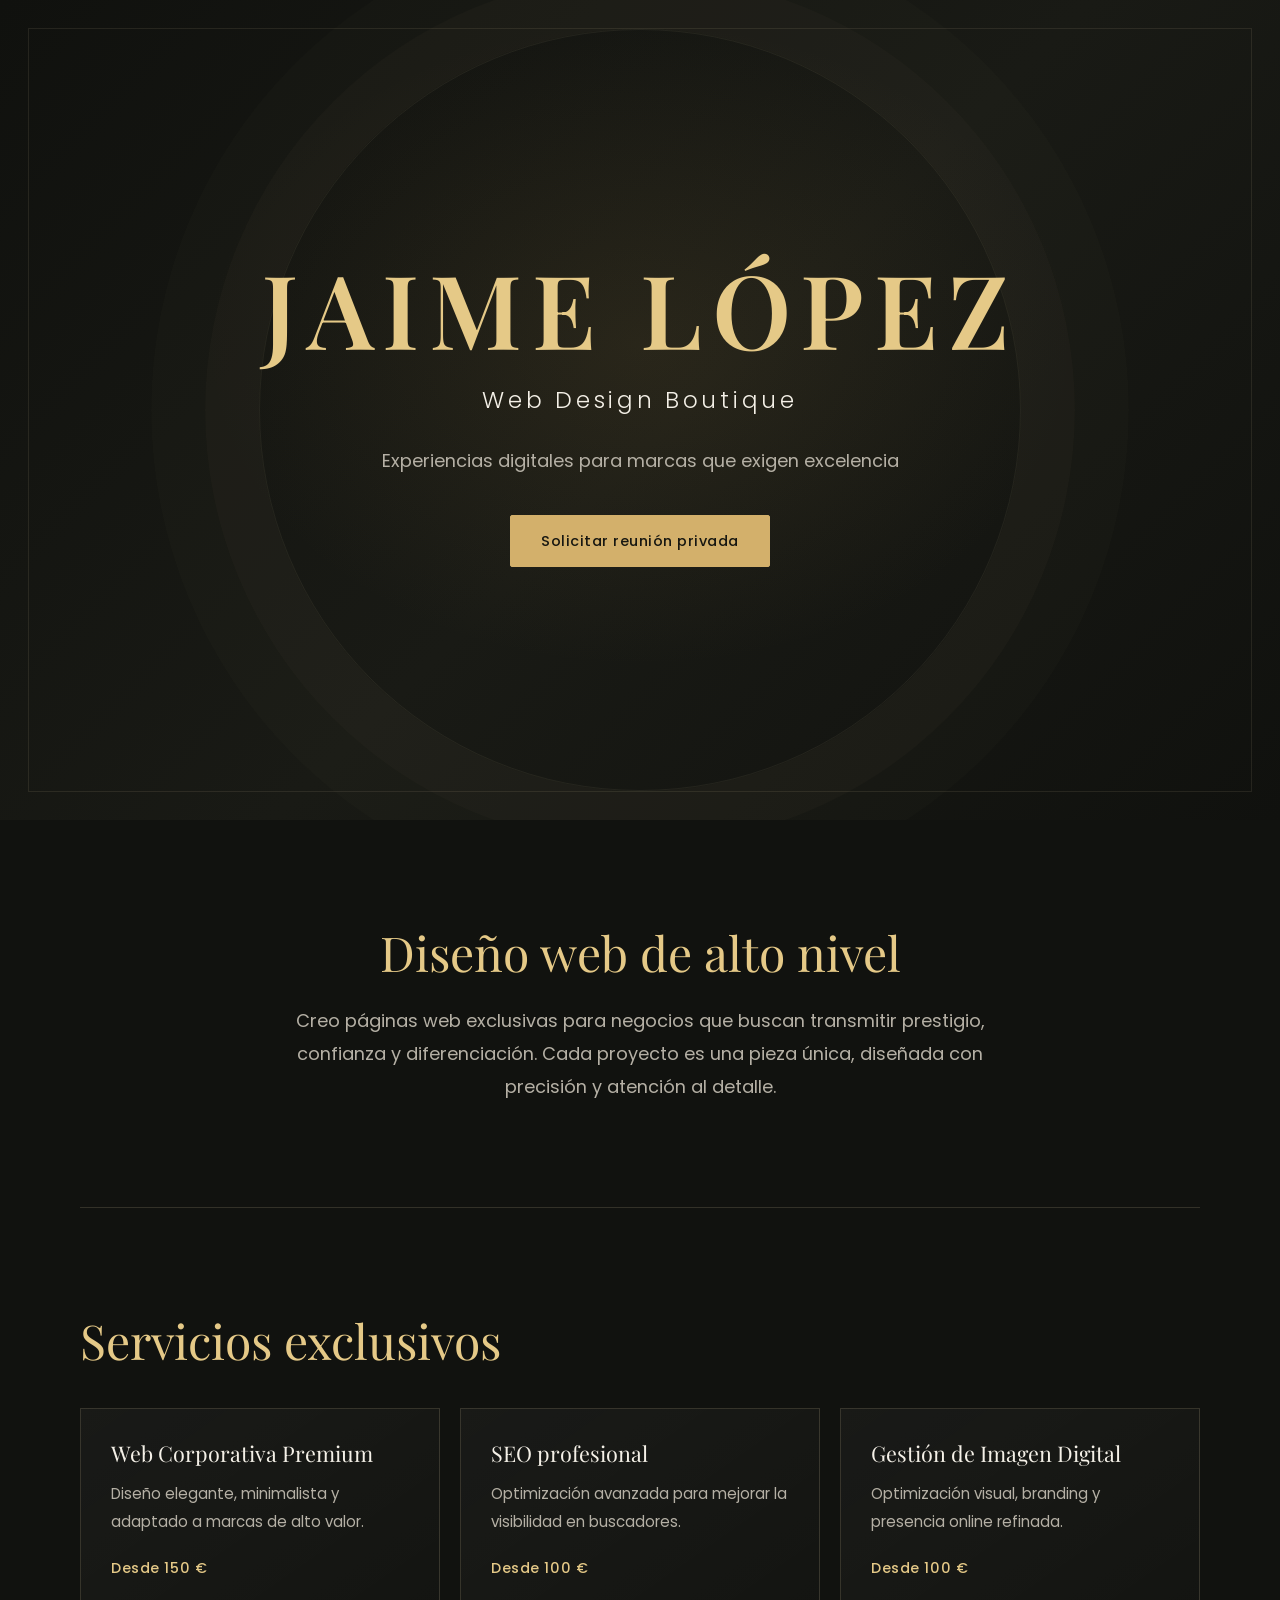
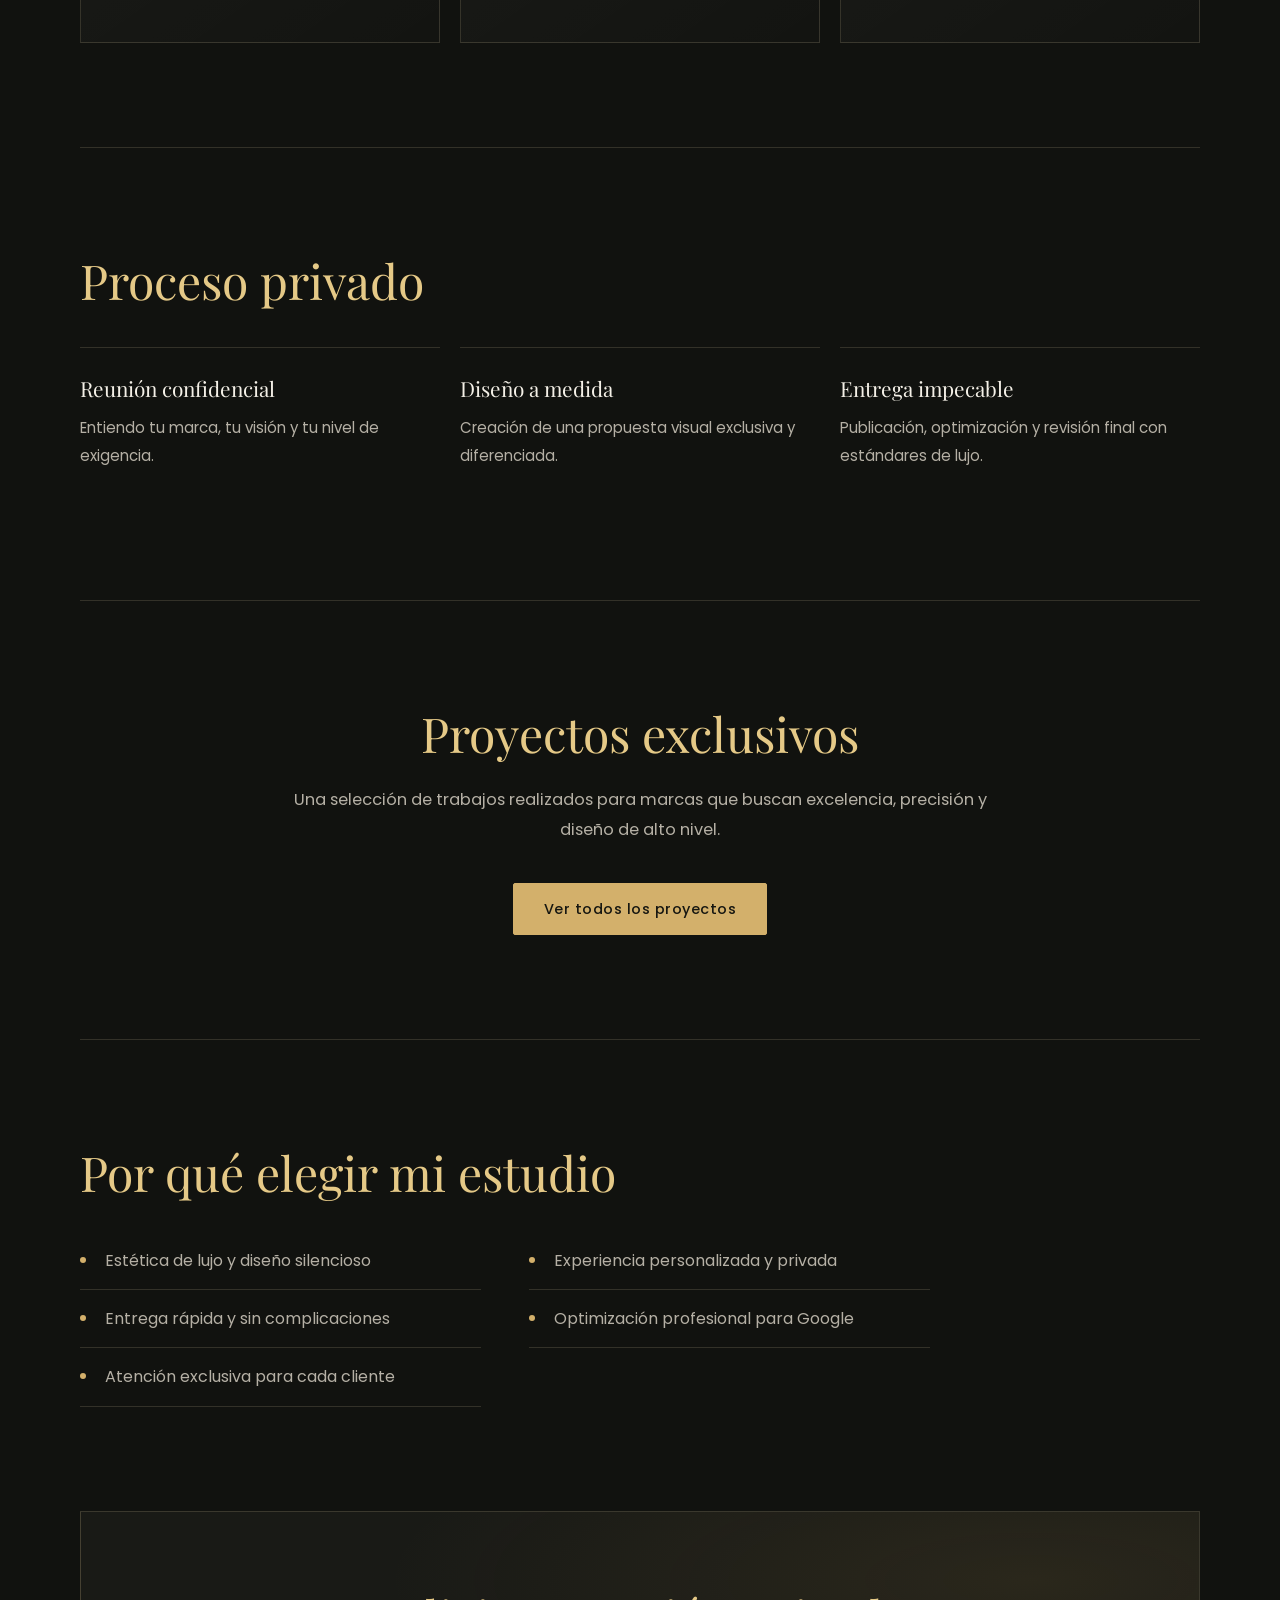
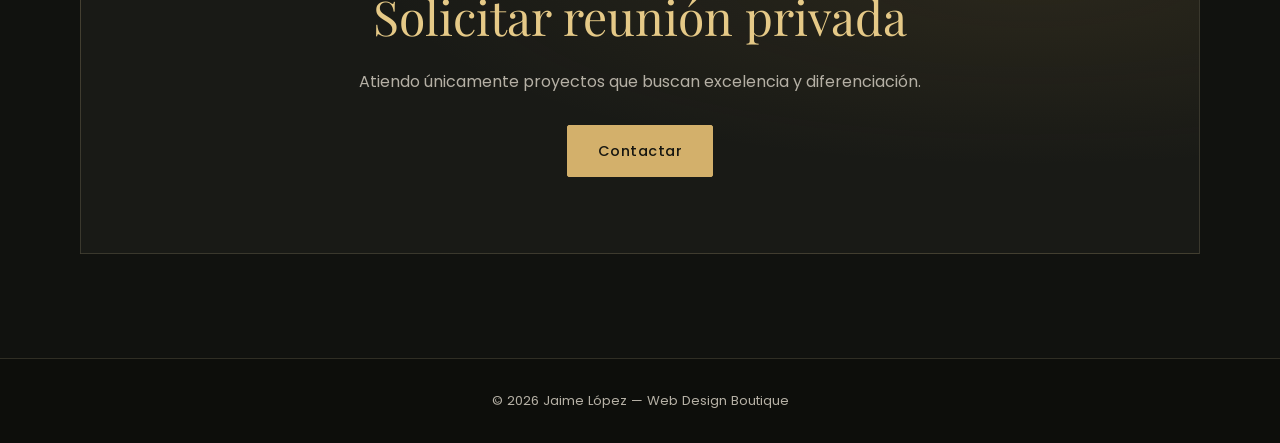
==== commit cdc63ab3: "Add files via upload" ====
--- a/index.html
+++ b/index.html
@@ -1,126 +1,122 @@
-<!doctype html>
-<html lang="es">
-<head>
-  <meta charset="utf-8">
-  <meta name="viewport" content="width=device-width, initial-scale=1">
-  <meta name="theme-color" content="#757b62">
-  <meta name="description" content="Desde 2003, Sintrac Engineering construye viviendas y edificios en Alcobendas y el norte de Madrid. Descubre nuestras promociones y proyectos.">
-  <meta property="og:type" content="website">
-  <meta property="og:title" content="Sintrac Engineering | Construimos tu futuro">
-  <meta property="og:description" content="Promociones y proyectos de obra nueva en el norte de Madrid. Más de dos décadas construyendo hogares.">
-  <meta property="og:image" content="assets/project-villas.jpg">
-  <title>Sintrac Engineering | Constructora en Alcobendas, Madrid</title>
-  <link rel="icon" href="favicon.svg" type="image/svg+xml">
-  <link rel="preconnect" href="https://fonts.googleapis.com">
-  <link rel="preconnect" href="https://fonts.gstatic.com" crossorigin>
-  <link href="https://fonts.googleapis.com/css2?family=DM+Sans:wght@400;500;600;700&family=Manrope:wght@400;500;600;700;800&display=swap" rel="stylesheet">
-  <link rel="stylesheet" href="styles.css">
-  <script type="application/ld+json">
-    {
-      "@context": "https://schema.org",
-      "@type": "HomeAndConstructionBusiness",
-      "name": "Sintrac Engineering",
-      "url": "https://sintracengineering.es/",
-      "email": "promociones@sintracengineering.es",
-      "telephone": "+34 641 400 454",
-      "address": {
-        "@type": "PostalAddress",
-        "streetAddress": "Av. de la Zaporra, 147",
-        "addressLocality": "Alcobendas",
-        "postalCode": "28100",
-        "addressRegion": "Madrid",
-        "addressCountry": "ES"
-      },
-      "openingHours": ["Mo-Fr 09:00-14:00", "Mo-Fr 16:00-19:00"]
-    }
-  </script>
-  <script src="script.js" defer></script>
-</head>
-<body>
-  <a class="skip-link" href="#contenido">Saltar al contenido</a>
-
-  <header class="site-header" id="inicio">
-    <div class="header-inner">
-      <a class="brand" href="index.html" aria-label="Sintrac Engineering, inicio">
-        <img src="assets/sintrac-logo.png" alt="">
-      </a>
-      <button class="menu-toggle" type="button" aria-label="Abrir menú" aria-expanded="false" aria-controls="primary-navigation">
-        <span></span><span></span><span></span>
-      </button>
-      <nav class="primary-navigation" id="primary-navigation" aria-label="Navegación principal">
-        <div class="nav-dropdown">
-          <button class="nav-dropdown-toggle" type="button" aria-expanded="false" aria-controls="promotions-menu">Promociones <span class="dropdown-chevron" aria-hidden="true"></span></button>
-          <div class="nav-dropdown-menu" id="promotions-menu" hidden>
-            <a href="promociones.html">Ver todas las promociones</a>
-            <a href="ElPinarDePradoNorte.html">El Pinar de Prado Norte</a>
-            <a href="ElPinarDeFuenteElSaz.html">El Pinar de Fuente el Saz</a>
-          </div>
-        </div>
-        <div class="nav-dropdown">
-          <button class="nav-dropdown-toggle" type="button" aria-expanded="false" aria-controls="projects-menu">Proyectos entregados <span class="dropdown-chevron" aria-hidden="true"></span></button>
-          <div class="nav-dropdown-menu" id="projects-menu" hidden>
-            <a href="proyectos.html">Ver todos los proyectos</a>
-            <a href="CalleSevilla11.html">Calle Sevilla, 11</a>
-            <a href="CalleValladolid5.html">Calle Valladolid</a>
-            <a href="CallePabloPicasso5.html"> Calle Pablo Picasso, 5</a>
-            <a href="CalleMadrid1.html">Fuentidue&ntilde;a, 14</a>
-          </div>
-        </div>
-        <a href="nosotros.html">Nosotros</a>
-        <a href="contacto.html">Contacto</a>
-      </nav>
-    </div>
-  </header>
-
-  <main id="contenido">
-    <section class="photo-presentation" aria-label="Proyectos de Sintrac Engineering" aria-roledescription="presentación de fotografías">
-      <div class="photo-slides" aria-live="off">
-        <article class="photo-slide is-active" aria-label="1 de 6" aria-hidden="false">
-          <img src="assets/Prado Norte/Fachada prado norte.jpeg" alt="Fachada Prado Norte" fetchpriority="high">
-        </article>
-        <article class="photo-slide" aria-label="2 de 6" aria-hidden="true">
-          <img src="assets/Prado Norte/Facgada piscina Prado Norte.png" alt="Fachada y piscina Prado Norte">
-        </article>
-        <article class="photo-slide" aria-label="4 de 6" aria-hidden="true">
-          <img src="assets/Prado Norte/Dormitorio principal prado norte.png" alt="Dormitorio principal Prado Norte">
-        </article>
-        <article class="photo-slide" aria-label="5 de 6" aria-hidden="true">
-          <img src="assets/Prado Norte/Vestidor Prado Norte.jpeg" alt="Vestidor Prado Norte">
-        </article>
-        <article class="photo-slide" aria-label="6 de 6" aria-hidden="true">
-          <img src="assets/Prado Norte/Baño principal Prado Norte.png" alt="Baño principal Prado Norte">
-        </article>
-      </div>
-      <div class="photo-presentation-controls" aria-label="Controles de la presentación">
-        <button class="photo-previous" type="button" aria-label="Fotografía anterior"><span aria-hidden="true">←</span></button>
-        <div class="photo-pagination" aria-label="Elegir fotografía">
-          <button type="button" aria-label="Mostrar fotografía 1" aria-pressed="true"></button>
-          <button type="button" aria-label="Mostrar fotografía 2" aria-pressed="false"></button>
-          <button type="button" aria-label="Mostrar fotografía 3" aria-pressed="false"></button>
-          <button type="button" aria-label="Mostrar fotografía 4" aria-pressed="false"></button>
-          <button type="button" aria-label="Mostrar fotografía 5" aria-pressed="false"></button>
-        </div>
-        <button class="photo-next" type="button" aria-label="Fotografía siguiente"><span aria-hidden="true">→</span></button>
-        <button class="photo-toggle" type="button" aria-label="Pausar presentación" aria-pressed="false"><span aria-hidden="true">Ⅱ</span></button>
-      </div>
-    </section>
-  </main>
-
-  <footer class="site-footer">
-    <div class="page-shell footer-main">
-      <a class="brand footer-brand" href="index.html" aria-label="Sintrac Engineering, volver al inicio">
-        <img src="assets/sintrac-logo.png" alt="">
-      </a>
-      <p>Construimos espacios llenos de vida.<br>Alcobendas · Madrid</p>
-      <nav aria-label="Enlaces del pie de página">
-        <a href="promociones.html">Promociones</a><a href="proyectos.html">Proyectos</a><a href="nosotros.html">Nosotros</a><a href="contacto.html">Contacto</a>
-      </nav>
-      <a class="back-top" href="index.html">Volver al inicio <span aria-hidden="true">↑</span></a>
-    </div>
-    <div class="footer-bottom page-shell">
-      <span>© <span id="current-year">2026</span> Sintrac Engineering. Todos los derechos reservados.</span>
-      <span>Diseñado para construir futuro.</span>
-    </div>
-  </footer>
-</body>
+<!DOCTYPE html>
+<html lang="es">
+<head>
+    <meta charset="UTF-8">
+    <meta name="viewport" content="width=device-width, initial-scale=1.0">
+    <title>Jaime López — Web Design Boutique</title>
+    <link rel="stylesheet" href="styles.css">
+    <link href="https://fonts.googleapis.com/css2?family=Playfair+Display:wght@400;600;700&family=Poppins:wght@300;400;500&display=swap" rel="stylesheet">
+</head>
+
+<body>
+
+    <!-- HERO -->
+    <header class="hero">
+        <div class="hero-content">
+            <h1 class="brand">JAIME LÓPEZ</h1>
+            <h2 class="subtitle">Web Design Boutique</h2>
+            <p class="tagline">Experiencias digitales para marcas que exigen excelencia</p>
+
+            <a href="#contacto" class="cta">Solicitar reunión privada</a>
+        </div>
+    </header>
+
+    <main>
+
+        <!-- INTRO -->
+        <section class="intro">
+            <h3>Diseño web de alto nivel</h3>
+            <p>
+                Creo páginas web exclusivas para negocios que buscan transmitir prestigio, confianza y diferenciación.
+                Cada proyecto es una pieza única, diseñada con precisión y atención al detalle.
+            </p>
+        </section>
+
+        <!-- SERVICIOS -->
+        <section class="services">
+            <h3>Servicios exclusivos</h3>
+
+            <div class="service-grid">
+
+                <div class="service">
+                    <h4>Web Corporativa Premium</h4>
+                    <p>Diseño elegante, minimalista y adaptado a marcas de alto valor.</p>
+                    <span class="price">Desde 150 €</span>
+                </div>
+
+                <div class="service">
+                    <h4>SEO profesional</h4>
+                    <p>Optimización avanzada para mejorar la visibilidad en buscadores.</p>
+                    <span class="price">Desde 100 €</span>
+                </div>
+
+                <div class="service">
+                    <h4>Gestión de Imagen Digital</h4>
+                    <p>Optimización visual, branding y presencia online refinada.</p>
+                    <span class="price">Desde 100 €</span>
+                </div>
+
+            </div>
+        </section>
+
+        <!-- PROCESO -->
+        <section class="process">
+            <h3>Proceso privado</h3>
+
+            <div class="steps">
+
+                <div class="step">
+                    <h4>Reunión confidencial</h4>
+                    <p>Entiendo tu marca, tu visión y tu nivel de exigencia.</p>
+                </div>
+
+                <div class="step">
+                    <h4>Diseño a medida</h4>
+                    <p>Creación de una propuesta visual exclusiva y diferenciada.</p>
+                </div>
+
+                <div class="step">
+                    <h4>Entrega impecable</h4>
+                    <p>Publicación, optimización y revisión final con estándares de lujo.</p>
+                </div>
+
+            </div>
+        </section>
+
+        <!-- APARTADO PARA IR A PROYECTOS -->
+        <section class="proyectos-preview">
+            <h3>Proyectos exclusivos</h3>
+            <p class="section-desc">
+                Una selección de trabajos realizados para marcas que buscan excelencia, precisión y diseño de alto nivel.
+            </p>
+
+            <a href="proyectos.html" class="cta">Ver todos los proyectos</a>
+        </section>
+
+        <!-- POR QUÉ -->
+        <section class="why">
+            <h3>Por qué elegir mi estudio</h3>
+            <ul>
+                <li>Estética de lujo y diseño silencioso</li>
+                <li>Experiencia personalizada y privada</li>
+                <li>Entrega rápida y sin complicaciones</li>
+                <li>Optimización profesional para Google</li>
+                <li>Atención exclusiva para cada cliente</li>
+            </ul>
+        </section>
+
+        <!-- CONTACTO -->
+        <section id="contacto" class="contact">
+            <h3>Solicitar reunión privada</h3>
+            <p>Atiendo únicamente proyectos que buscan excelencia y diferenciación.</p>
+
+            <a href="contacto.html" class="cta">Contactar</a>
+        </section>
+
+    </main>
+
+    <footer class="footer">
+        <p>© 2026 Jaime López — Web Design Boutique</p>
+    </footer>
+</body>
 </html>
--- a/styles.css
+++ b/styles.css
@@ -1,1453 +1,384 @@
 :root {
-  color-scheme: light;
-  --olive: #757b62;
-  --olive-deep: #646a53;
-  --olive-dark: #4f5543;
-  --ink: #20251f;
-  --muted: #62645d;
-  --paper: #f7f7f3;
-  --paper-deep: #eeefe8;
-  --white: #fff;
-  --line: rgba(32, 37, 31, .14);
-  --serif: "Manrope", "DM Sans", sans-serif;
-  --sans: "DM Sans", Arial, sans-serif;
-  --shell: 1240px;
-}
-
-@media (max-width: 430px) {
-  .home-link-grid { grid-template-columns: 1fr; }
-  .home-link-card { min-height: 290px; }
-  .promotion-card .promotion-image, .promotion-card:not(.promotion-card-featured) .promotion-image { height: 320px; }
-}
-
-* { box-sizing: border-box; }
+    color-scheme: dark;
+    --ink: #f4f0e7;
+    --muted: #b5b0a5;
+    --gold: #d3b06b;
+    --gold-bright: #e5c987;
+    --night: #11120f;
+    --panel: #191a16;
+    --line: rgba(226, 208, 166, 0.16);
+    --content-width: 1120px;
+}
+
+* {
+    margin: 0;
+    padding: 0;
+    box-sizing: border-box;
+}
 
 html {
-  scroll-behavior: smooth;
-  scroll-padding-top: 92px;
+    scroll-behavior: smooth;
+    scroll-padding-top: 24px;
 }
 
 body {
-  margin: 0;
-  color: var(--ink);
-  background: var(--paper);
-  font-family: var(--sans);
-  font-size: 16px;
-  line-height: 1.6;
-  -webkit-font-smoothing: antialiased;
-}
-
-body.menu-open { overflow: hidden; }
-
-img { display: block; max-width: 100%; }
-a { color: inherit; text-decoration: none; }
-button, input, textarea { font: inherit; }
-button, a { -webkit-tap-highlight-color: transparent; }
-
-a:focus-visible, button:focus-visible, input:focus-visible, textarea:focus-visible {
-  outline: 3px solid var(--olive-dark);
-  outline-offset: 3px;
-  box-shadow: 0 0 0 2px var(--white);
-}
-
-.page-shell {
-  width: min(var(--shell), calc(100% - 96px));
-  margin-inline: auto;
-}
-
-.skip-link {
-  position: fixed;
-  z-index: 1000;
-  top: 12px;
-  left: 12px;
-  padding: 10px 16px;
-  color: var(--ink);
-  background: var(--white);
-  transform: translateY(-160%);
-}
-
-.skip-link:focus { transform: translateY(0); }
-
-.site-header {
-  position: sticky;
-  z-index: 50;
-  top: 0;
-  color: var(--white);
-  background: var(--olive);
-  box-shadow: 0 5px 24px rgba(26, 29, 24, .12);
-}
-
-.header-inner {
-  width: min(1420px, calc(100% - 80px));
-  height: 88px;
-  margin-inline: auto;
-  display: flex;
-  align-items: center;
-  justify-content: space-between;
-  gap: 36px;
+    background: var(--night);
+    color: var(--ink);
+    font-family: 'Poppins', sans-serif;
+    line-height: 1.7;
+    overflow-x: hidden;
+}
+
+::selection {
+    background: var(--gold);
+    color: var(--night);
+}
+
+/* HERO */
+.hero {
+    position: relative;
+    isolation: isolate;
+    display: grid;
+    min-height: min(820px, 92svh);
+    padding: 72px 24px;
+    place-items: center;
+    overflow: hidden;
+    text-align: center;
+    background:
+        radial-gradient(ellipse at 50% 42%, rgba(157, 126, 65, 0.13), transparent 48%),
+        linear-gradient(135deg, #10110e 0%, #191a15 52%, #10110e 100%);
+}
+
+.hero::before,
+.hero::after {
+    position: absolute;
+    z-index: -1;
+    content: "";
+    pointer-events: none;
+}
+
+.hero::before {
+    inset: 28px;
+    border: 1px solid rgba(226, 208, 166, 0.1);
+}
+
+.hero::after {
+    width: min(62vw, 760px);
+    aspect-ratio: 1;
+    border: 1px solid rgba(226, 208, 166, 0.07);
+    border-radius: 50%;
+    box-shadow: 0 0 0 54px rgba(226, 208, 166, 0.018), 0 0 0 108px rgba(226, 208, 166, 0.012);
+}
+
+.hero-content {
+    width: min(100%, 840px);
 }
 
 .brand {
-  flex: 0 0 auto;
-  width: 224px;
-  display: flex;
-}
-
-.brand img {
-  width: 100%;
-  height: auto;
-}
-
-.primary-navigation {
-  display: flex;
-  align-items: center;
-  gap: clamp(22px, 3vw, 46px);
-  font-size: 14px;
-  font-weight: 500;
-}
-
-.nav-dropdown { position: relative; }
-
-.nav-dropdown-toggle {
-  padding: 12px 0;
-  display: inline-flex;
-  align-items: center;
-  gap: 9px;
-  border: 0;
-  color: inherit;
-  background: transparent;
-  cursor: pointer;
-  font: inherit;
-  white-space: nowrap;
-  transition: color .18s ease;
-}
-
-.dropdown-chevron {
-  width: 7px;
-  height: 7px;
-  margin-top: -4px;
-  border-right: 1px solid currentColor;
-  border-bottom: 1px solid currentColor;
-  transform: rotate(45deg);
-  transition: transform .18s ease, margin .18s ease;
-}
-
-.nav-dropdown-toggle[aria-expanded="true"] .dropdown-chevron {
-  margin-top: 4px;
-  transform: rotate(225deg);
-}
-
-.nav-dropdown-menu {
-  position: absolute;
-  z-index: 55;
-  top: 100%;
-  left: -18px;
-  width: max-content;
-  min-width: 230px;
-  max-width: min(310px, 90vw);
-  padding: 8px;
-  display: grid;
-  gap: 2px;
-  color: var(--ink);
-  background: var(--paper);
-  box-shadow: 0 14px 34px rgba(26, 29, 24, .2);
-}
-
-.nav-dropdown-menu[hidden] { display: none; }
-
-.nav-dropdown-menu a {
-  padding: 11px 13px;
-  font-size: 12px;
-  line-height: 1.4;
-  transition: color .18s ease, background .18s ease;
-}
-
-.nav-dropdown-menu:not([hidden]) a { animation: dropdown-link-in .22s both; }
-.nav-dropdown-menu:not([hidden]) a:nth-child(2) { animation-delay: 30ms; }
-.nav-dropdown-menu:not([hidden]) a:nth-child(3) { animation-delay: 60ms; }
-.nav-dropdown-menu:not([hidden]) a:nth-child(4) { animation-delay: 90ms; }
-.nav-dropdown-menu:not([hidden]) a:nth-child(5) { animation-delay: 120ms; }
-.nav-dropdown-menu:not([hidden]) a:nth-child(6) { animation-delay: 150ms; }
-
-@keyframes dropdown-link-in {
-  from { opacity: 0; transform: translateY(6px); }
-  to { opacity: 1; transform: translateY(0); }
-}
-
-.nav-dropdown-menu a:hover, .nav-dropdown-menu a:focus-visible {
-  color: var(--olive-deep);
-  background: var(--paper-deep);
-}
-
-.primary-navigation > a:not(.nav-cta) {
-  position: relative;
-  padding-block: 12px;
-}
-
-.primary-navigation > a:not(.nav-cta)::after {
-  position: absolute;
-  right: 0;
-  bottom: 4px;
-  left: 0;
-  height: 1px;
-  background: rgba(255, 255, 255, .8);
-  content: "";
-  transform: scaleX(0);
-  transform-origin: left;
-  transition: transform .25s ease;
-}
-
-.primary-navigation > a:not(.nav-cta):hover::after,
-.nav-dropdown-toggle:hover::after { transform: scaleX(1); }
-.primary-navigation > a[aria-current="page"]:not(.nav-cta)::after,
-.nav-dropdown-toggle[aria-current="page"]::after { transform: scaleX(1); }
-
-.nav-dropdown-toggle { position: relative; }
-.nav-dropdown-toggle::after {
-  position: absolute;
-  right: 0;
-  bottom: 4px;
-  left: 0;
-  height: 1px;
-  background: rgba(255, 255, 255, .8);
-  content: "";
-  transform: scaleX(0);
-  transform-origin: left;
-  transition: transform .25s ease;
-}
-
-.nav-cta {
-  min-width: 136px;
-  padding: 12px 18px;
-  border: 1px solid rgba(255, 255, 255, .55);
-  border-radius: 2px;
-  text-align: center;
-  transition: color .2s ease, background .2s ease, border-color .2s ease, transform .2s ease, box-shadow .2s ease;
-}
-
-.nav-cta span { margin-left: 10px; }
-.nav-cta:hover { color: var(--olive-deep); background: var(--white); border-color: var(--white); transform: translateY(-2px); box-shadow: 0 7px 18px rgba(26, 29, 24, .16); }
-.menu-toggle { display: none; }
-
-.photo-presentation {
-  position: relative;
-  height: calc(100svh - 88px);
-  min-height: 540px;
-  overflow: hidden;
-  color: var(--white);
-  background: var(--olive-dark);
-}
-
-.photo-slides, .photo-slide, .photo-slide > img {
-  position: absolute;
-  inset: 0;
-  width: 100%;
-  height: 100%;
-}
-
-.photo-slide {
-  overflow: hidden;
-  opacity: 0;
-  pointer-events: none;
-  transition: opacity .8s ease;
-}
-
-.photo-slide.is-active { z-index: 1; opacity: 1; pointer-events: auto; }
-.photo-slide > img { object-fit: cover; object-position: center; }
-
-.photo-contact-button {
-  position: absolute;
-  z-index: 2;
-  bottom: 34px;
-  left: max(48px, calc((100vw - var(--shell)) / 2));
-  min-height: 38px;
-  padding: 0 14px;
-  display: inline-flex;
-  align-items: center;
-  gap: 12px;
-  border: 1px solid rgba(255, 255, 255, .78);
-  border-radius: 2px;
-  color: var(--white);
-  background: rgba(32, 37, 31, .34);
-  font-size: 11px;
-  font-weight: 700;
-  transition: color .2s ease, background .2s ease;
-}
-
-.photo-contact-button:hover { color: var(--ink); background: var(--white); }
-.photo-contact-button span { font-size: 15px; }
-
-.photo-presentation-controls {
-  position: absolute;
-  z-index: 2;
-  right: max(48px, calc((100vw - var(--shell)) / 2));
-  bottom: 34px;
-  display: flex;
-  align-items: center;
-  gap: 12px;
-}
-
-.photo-presentation-controls button {
-  width: 42px;
-  height: 42px;
-  display: grid;
-  place-items: center;
-  border: 1px solid rgba(255, 255, 255, .68);
-  border-radius: 50%;
-  color: var(--white);
-  background: rgba(32, 37, 31, .2);
-  cursor: pointer;
-  transition: color .2s ease, background .2s ease;
-}
-
-.photo-presentation-controls button:hover { color: var(--ink); background: var(--white); }
-.photo-presentation-controls button span { font-size: 18px; }
-.photo-pagination { display: flex; align-items: center; gap: 7px; padding-inline: 4px; }
-.photo-presentation-controls .photo-pagination button { width: 8px; height: 8px; border: 0; background: rgba(255, 255, 255, .58); }
-.photo-presentation-controls .photo-pagination button[aria-pressed="true"] { width: 24px; border-radius: 6px; background: var(--white); }
-.photo-presentation-controls button:focus-visible { outline-color: var(--white); box-shadow: 0 0 0 2px var(--olive-dark); }
-
-.hero {
-  position: relative;
-  min-height: min(720px, calc(100svh - 88px));
-  min-height: clamp(590px, 51vw, 760px);
-  display: flex;
-  align-items: center;
-  overflow: hidden;
-  color: var(--white);
-  background: var(--olive-deep);
-}
-
-.hero-content { animation: hero-content-in .85s cubic-bezier(.2, .7, .2, 1) both; }
-.hero-caption { animation: hero-caption-in .7s .3s both; }
-
-@keyframes hero-content-in {
-  from { opacity: 0; transform: translateY(22px); }
-  to { opacity: 1; transform: translateY(0); }
-}
-
-@keyframes hero-caption-in {
-  from { opacity: 0; }
-  to { opacity: 1; }
-}
-
-.hero-image, .hero-shade {
-  position: absolute;
-  inset: 0;
-}
-
-.hero-image {
-  background-image: url("assets/project-villas.jpg");
-  background-position: center 53%;
-  background-size: cover;
-  transform: scale(1.015);
-}
-
-.hero-shade {
-  background: linear-gradient(90deg, rgba(17, 22, 18, .77) 0%, rgba(24, 29, 22, .54) 38%, rgba(23, 28, 21, .08) 76%),
-    linear-gradient(0deg, rgba(15, 19, 15, .32), transparent 40%);
-}
-
-.hero-content {
-  position: relative;
-  z-index: 1;
-  padding-top: 24px;
-  padding-bottom: 10px;
-}
-
-.eyebrow {
-  margin: 0 0 19px;
-  display: flex;
-  align-items: center;
-  gap: 11px;
-  color: var(--olive);
-  font-size: 11px;
-  font-weight: 700;
-  letter-spacing: .14em;
-  line-height: 1.4;
-  text-transform: uppercase;
-}
-
-.eyebrow-light { color: rgba(255, 255, 255, .82); }
-.eyebrow-mark { width: 28px; height: 1px; background: currentColor; }
-
-h1, h2, h3, p { margin-top: 0; }
-
-.hero h1 {
-  max-width: 780px;
-  margin-bottom: 23px;
-  font-family: var(--serif);
-  font-size: clamp(52px, 7.2vw, 92px);
-  font-weight: 500;
-  letter-spacing: -.065em;
-  line-height: .99;
-}
-
-.hero-copy {
-  max-width: 445px;
-  margin-bottom: 34px;
-  color: rgba(255, 255, 255, .86);
-  font-size: 17px;
-  line-height: 1.7;
-}
-
-.hero-actions { display: flex; align-items: center; gap: 30px; }
-
-.button {
-  min-height: 52px;
-  padding: 0 22px;
-  display: inline-flex;
-  align-items: center;
-  justify-content: center;
-  gap: 27px;
-  border: 1px solid transparent;
-  border-radius: 2px;
-  cursor: pointer;
-  font-size: 13px;
-  font-weight: 700;
-  transition: transform .22s cubic-bezier(.2, .7, .2, 1), color .2s ease, background .2s ease, border-color .2s ease, box-shadow .22s ease;
-}
-
-.button:hover { transform: translateY(-3px); box-shadow: 0 10px 22px rgba(26, 29, 24, .16); }
-.button:active { transform: translateY(0) scale(.98); box-shadow: 0 3px 8px rgba(26, 29, 24, .12); }
-.button-light { color: var(--ink); background: var(--white); }
-.button-light:hover { color: var(--white); background: var(--olive); }
-.button span { font-size: 19px; font-weight: 400; line-height: 1; transition: transform .2s ease; }
-.button:hover span { transform: translateX(4px); }
-
-.text-link {
-  display: inline-flex;
-  align-items: center;
-  gap: 10px;
-  color: var(--olive-deep);
-  font-size: 13px;
-  font-weight: 700;
-}
-
-.text-link span { font-size: 17px; transition: transform .2s ease; }
-.text-link:hover span { transform: translate(3px, -3px); }
-.text-link-light { color: var(--white); font-weight: 500; }
-
-.hero-caption {
-  position: absolute;
-  right: max(48px, calc((100vw - var(--shell)) / 2));
-  bottom: 41px;
-  display: flex;
-  align-items: center;
-  gap: 11px;
-  color: rgba(255, 255, 255, .82);
-  font-size: 11px;
-  letter-spacing: .04em;
-}
-
-.caption-rule { width: 28px; height: 1px; background: rgba(255, 255, 255, .7); }
-
-.hero-scroll {
-  position: absolute;
-  bottom: 35px;
-  left: 50%;
-  width: 26px;
-  height: 42px;
-  display: flex;
-  justify-content: center;
-  border: 1px solid rgba(255, 255, 255, .7);
-  border-radius: 16px;
-  transform: translateX(-50%);
-}
-
-.hero-scroll span {
-  width: 2px;
-  height: 8px;
-  margin-top: 8px;
-  background: var(--white);
-  animation: scroll-hint 1.7s ease-in-out infinite;
-}
-
-@keyframes scroll-hint {
-  0%, 100% { opacity: .4; transform: translateY(0); }
-  65% { opacity: 1; transform: translateY(9px); }
-}
-
-.intro-strip { background: var(--paper-deep); }
-
-.intro-strip-inner {
-  min-height: 92px;
-  display: flex;
-  align-items: center;
-  justify-content: space-between;
-  gap: 20px;
-}
-
-.intro-strip-inner > p {
-  margin: 0;
-  display: flex;
-  align-items: center;
-  gap: 19px;
-  color: var(--muted);
-  font-size: 13px;
-}
-
-.intro-year {
-  padding-right: 19px;
-  border-right: 1px solid #c9c8bf;
-  color: var(--ink);
-  font-family: var(--serif);
-  font-size: 17px;
-  font-weight: 700;
-}
-
-.section { padding: 120px 0; }
-
-.section-heading {
-  margin-bottom: 48px;
-  display: flex;
-  align-items: end;
-  justify-content: space-between;
-  gap: 60px;
-}
-
-.section-heading .eyebrow { margin-bottom: 15px; }
-
-.section-heading h1, .section-heading h2, .about-content h2 {
-  margin-bottom: 0;
-  font-family: var(--serif);
-  font-size: clamp(38px, 4.7vw, 58px);
-  font-weight: 500;
-  letter-spacing: -.055em;
-  line-height: 1.12;
-}
-
-.section-heading h2 span, .section-heading h1 span { color: var(--olive); }
-
-.section-intro {
-  max-width: 405px;
-  margin: 0 0 5px;
-  color: var(--muted);
-  font-size: 14px;
-  line-height: 1.8;
-}
-
-.promotion-grid {
-  display: grid;
-  grid-template-columns: 1.2fr .8fr;
-  gap: 26px;
-}
-
-.promotion-card { min-width: 0; }
-
-.promotion-image {
-  position: relative;
-  height: clamp(285px, 34vw, 450px);
-  display: block;
-  overflow: hidden;
-  background: #e1e3d9;
-}
-
-.promotion-card:not(.promotion-card-featured) .promotion-image { height: clamp(285px, 28vw, 380px); }
-
-.promotion-image::after {
-  position: absolute;
-  inset: 0;
-  background: linear-gradient(0deg, rgba(17, 22, 18, .72), transparent 58%), linear-gradient(180deg, rgba(16, 19, 15, .2), transparent 38%);
-  content: "";
-  pointer-events: none;
-}
-
-.promotion-image img, .delivered-image img, .about-image > img {
-  width: 100%;
-  height: 100%;
-  object-fit: cover;
-  transition: transform .7s cubic-bezier(.2, .7, .2, 1);
-}
-
-.promotion-image:hover img, .delivered-card:hover .delivered-image img { transform: scale(1.035); }
-.promotion-card-featured .promotion-image img { object-position: center 47%; }
-.promotion-card:not(.promotion-card-featured) .promotion-image img { object-position: center; }
-.promotion-card .promotion-image { height: clamp(390px, 46vw, 620px); }
-.promotion-card:not(.promotion-card-featured) .promotion-image { height: clamp(390px, 46vw, 620px); }
-.promotion-image-title {
-  position: absolute;
-  z-index: 1;
-  right: 72px;
-  bottom: 27px;
-  left: 24px;
-  color: var(--white);
-  font-family: var(--serif);
-  font-size: clamp(25px, 3vw, 38px);
-  font-weight: 600;
-  letter-spacing: -.04em;
-  line-height: 1.15;
-}
-
-.status-pill {
-  position: absolute;
-  z-index: 1;
-  top: 19px;
-  left: 19px;
-  padding: 8px 12px;
-  display: inline-flex;
-  align-items: center;
-  gap: 8px;
-  color: var(--ink);
-  background: rgba(250, 249, 244, .93);
-  font-size: 10px;
-  font-weight: 700;
-  letter-spacing: .06em;
-  text-transform: uppercase;
-}
-
-.status-pill > span { width: 6px; height: 6px; border-radius: 50%; background: var(--olive); }
-
-.image-arrow {
-  position: absolute;
-  z-index: 1;
-  right: 18px;
-  bottom: 18px;
-  width: 42px;
-  height: 42px;
-  display: grid;
-  place-items: center;
-  border: 1px solid rgba(255, 255, 255, .78);
-  border-radius: 50%;
-  color: var(--white);
-  font-size: 19px;
-  transition: color .2s ease, background .2s ease;
-}
-
-.promotion-image:hover .image-arrow { color: var(--ink); background: var(--white); }
-
-.promotion-details {
-  padding: 22px 0 0;
-  display: grid;
-  grid-template-columns: 1fr auto;
-  align-items: center;
-  column-gap: 20px;
-}
-
-.card-kicker, .delivered-info > p {
-  margin: 0 0 5px;
-  color: var(--muted);
-  font-size: 11px;
-  font-weight: 600;
-  letter-spacing: .05em;
-  text-transform: uppercase;
-}
-
-.promotion-details h3, .promotion-details h2 {
-  margin: 0;
-  font-family: var(--serif);
-  font-size: clamp(21px, 2.2vw, 27px);
-  font-weight: 600;
-  letter-spacing: -.04em;
-  line-height: 1.25;
-}
-
-.round-arrow {
-  width: 43px;
-  height: 43px;
-  display: grid;
-  place-items: center;
-  border: 1px solid var(--line);
-  border-radius: 50%;
-  color: var(--olive-deep);
-  transition: color .2s ease, background .2s ease, border .2s ease, transform .25s cubic-bezier(.2, .7, .2, 1);
-}
-
-.round-arrow span { font-size: 18px; }
-.round-arrow:hover { color: var(--white); background: var(--olive); border-color: var(--olive); transform: rotate(45deg) scale(1.06); }
-
-.promotion-description {
-  max-width: 470px;
-  margin: 13px 0 0;
-  grid-column: 1 / -1;
-  color: var(--muted);
-  font-size: 13px;
-  line-height: 1.7;
-}
-
-.section-footnote {
-  margin: 34px 0 0;
-  padding-top: 19px;
-  border-top: 1px solid var(--line);
-  color: var(--muted);
-  font-size: 12px;
-}
-
-.section-footnote a { color: var(--olive-deep); font-weight: 700; }
-.section-footnote a:hover { text-decoration: underline; text-underline-offset: 3px; }
-
-.project-band {
-  position: relative;
-  overflow: hidden;
-  color: var(--white);
-  background: var(--olive-deep);
-}
-
-.project-band::before, .project-band::after {
-  position: absolute;
-  border: 1px solid rgba(255, 255, 255, .1);
-  border-radius: 50%;
-  content: "";
-  pointer-events: none;
-}
-
-.project-band::before { width: 530px; height: 530px; top: -265px; right: 7%; }
-.project-band::after { width: 410px; height: 410px; top: -205px; right: calc(7% + 60px); }
-
-.project-band-inner {
-  position: relative;
-  z-index: 1;
-  min-height: 420px;
-  padding-block: 86px;
-  display: flex;
-  align-items: end;
-  justify-content: space-between;
-  gap: 50px;
-}
-
-.project-band .eyebrow { margin-bottom: 22px; }
-
-.project-band h2, .project-band h1 {
-  margin: 0 0 33px;
-  font-family: var(--serif);
-  font-size: clamp(40px, 5.8vw, 72px);
-  font-weight: 500;
-  letter-spacing: -.06em;
-  line-height: 1.1;
-}
-
-.project-band h2 em, .project-band h1 em, .contact-copy h2 em, .contact-copy h1 em, .about-content h2 em { font-weight: 400; }
-
-.button-outline-light {
-  color: var(--white);
-  border-color: rgba(255, 255, 255, .55);
-  background: transparent;
-}
-
-.button-outline-light:hover { color: var(--olive-dark); background: var(--white); border-color: var(--white); }
-
-.project-band-note {
-  width: 250px;
-  padding-bottom: 4px;
-  color: rgba(255, 255, 255, .82);
-}
-
-.note-number {
-  width: 42px;
-  height: 42px;
-  margin-bottom: 14px;
-  display: grid;
-  place-items: center;
-  border: 1px solid rgba(255, 255, 255, .45);
-  border-radius: 50%;
-  font-size: 11px;
-}
-
-.project-band-note p { margin: 0; font-size: 13px; line-height: 1.8; }
-
-.delivered-section { background: var(--paper); }
-.project-trust {
-  margin: -12px 0 48px;
-  display: grid;
-  grid-template-columns: repeat(3, minmax(0, 1fr));
-  border-top: 1px solid var(--line);
-  border-bottom: 1px solid var(--line);
-}
-.project-trust > div { padding: 24px 28px 23px 0; }
-.project-trust > div + div { padding-left: 28px; border-left: 1px solid var(--line); }
-.project-trust-label {
-  color: var(--olive-deep);
-  font-family: var(--serif);
-  font-size: 16px;
-  font-weight: 700;
-  letter-spacing: -.02em;
-}
-.project-trust p { margin: 5px 0 0; color: var(--muted); font-size: 12px; line-height: 1.65; }
-.delivered-grid { display: grid; grid-template-columns: 1.05fr .95fr; column-gap: 28px; row-gap: 50px; }
-.delivered-card { min-width: 0; }
-.delivered-project-link { height: 100%; display: block; }
-.delivered-project-link { position: relative; overflow: hidden; }
-
-.delivered-image {
-  position: relative;
-  height: clamp(230px, 26vw, 345px);
-  overflow: hidden;
-  background: var(--paper-deep);
-}
-
-.delivered-image::after {
-  position: absolute;
-  inset: 35% 0 0;
-  background: linear-gradient(0deg, rgba(17, 22, 18, .78), transparent);
-  content: "";
-}
-
-.delivered-image > span {
-  position: absolute;
-  right: 14px;
-  bottom: 14px;
-  padding: 5px 8px;
-  color: var(--white);
-  background: rgba(28, 32, 27, .58);
-  font-size: 10px;
-  letter-spacing: .08em;
-}
-
-.delivered-info { position: absolute; z-index: 2; right: 18px; bottom: 18px; left: 20px; padding: 0; display: flex; align-items: end; justify-content: space-between; gap: 12px; color: var(--white); }
-.delivered-info > p { margin-bottom: 3px; font-size: 10px; }
-
-.delivered-info h3, .delivered-info h2 {
-  margin: 0;
-  font-family: var(--serif);
-  color: var(--white);
-  font-size: clamp(20px, 2.3vw, 28px);
-  font-weight: 600;
-  letter-spacing: -.03em;
-}
-.delivered-project-link:hover .delivered-info h2 { color: var(--white); }
-.delivered-info .text-link { margin: 0; display: inline-flex; gap: 7px; color: var(--white); font-size: 22px; }
-
-.delivered-footer {
-  margin-top: 56px;
-  padding-top: 22px;
-  border-top: 1px solid var(--line);
-  display: flex;
-  align-items: center;
-  justify-content: space-between;
-  gap: 25px;
-}
-
-.delivered-footer p { margin: 0; color: var(--muted); font-size: 13px; }
-
-.about-section {
-  display: grid;
-  grid-template-columns: minmax(0, 1fr) minmax(0, 1fr);
-  background: #eeede7;
-}
-
-.about-image { position: relative; min-height: 690px; overflow: hidden; background: #e1e3d9; }
-.about-image > img { position: absolute; inset: 0; object-position: center; }
-
-.image-stamp {
-  position: absolute;
-  right: 30px;
-  bottom: 30px;
-  width: 128px;
-  height: 128px;
-  display: flex;
-  flex-direction: column;
-  align-items: center;
-  justify-content: center;
-  border: 1px solid rgba(255, 255, 255, .75);
-  border-radius: 50%;
-  color: var(--white);
-  background: rgba(50, 56, 46, .42);
-  line-height: 1.4;
-}
-
-.image-stamp span:first-child { font-family: var(--serif); font-size: 20px; font-weight: 700; }
-.image-stamp span:last-child { font-size: 10px; letter-spacing: .08em; text-transform: uppercase; }
-
-.about-content {
-  max-width: 650px;
-  padding: 105px clamp(48px, 7vw, 112px) 90px;
-  align-self: center;
-}
-
-.about-content .eyebrow { margin-bottom: 18px; }
-.about-content h2 { max-width: 560px; font-size: clamp(38px, 4.5vw, 58px); }
-.about-content h2 em { color: var(--olive); }
-
-.about-lead {
-  margin: 25px 0 14px;
-  color: var(--ink);
-  font-size: 16px;
-  font-weight: 600;
-  line-height: 1.65;
-}
-
-.about-content > p:not(.eyebrow):not(.about-lead):not(.about-mission) { color: var(--muted); font-size: 13px; line-height: 1.8; }
-
-.about-principles {
-  margin: 25px 0;
-  display: grid;
-  grid-template-columns: repeat(2, minmax(0, 1fr));
-  gap: 18px 22px;
-}
-
-.about-principle { padding-top: 12px; border-top: 1px solid var(--line); }
-.about-principle:last-child { grid-column: 1 / -1; }
-.about-principle > span { color: var(--olive); font-size: 10px; font-weight: 700; letter-spacing: .08em; }
-.about-principle h3 { margin: 7px 0 5px; font-size: 13px; font-weight: 700; }
-.about-principle p { margin: 0; color: var(--muted); font-size: 11px; line-height: 1.65; }
-
-.about-content > .about-mission {
-  margin: 0;
-  padding: 17px 19px;
-  border-left: 2px solid var(--olive);
-  color: var(--ink);
-  background: rgba(255, 255, 255, .48);
-  font-family: var(--serif);
-  font-size: 16px;
-  line-height: 1.6;
-}
-
-.about-mission strong { color: var(--olive-deep); }
-
-.about-body { margin-bottom: 29px; color: var(--muted); font-size: 13px; line-height: 1.85; }
-
-.values-list { margin-bottom: 26px; border-top: 1px solid var(--line); }
-.values-list > div { padding: 12px 0; display: flex; align-items: start; gap: 17px; border-bottom: 1px solid var(--line); }
-
-.values-list > div > span {
-  padding-top: 2px;
-  color: var(--olive);
-  font-size: 10px;
-  font-weight: 700;
-}
-
-.values-list p { margin: 0; color: var(--muted); font-size: 12px; line-height: 1.6; }
-.values-list strong { color: var(--ink); font-size: 13px; }
-
-.contact-section {
-  padding: 58px 0 72px;
-  color: var(--ink);
-  background: var(--paper);
-}
-
-.contact-layout {
-  display: grid;
-  grid-template-areas: "title panel" "image panel" "details panel";
-  grid-template-columns: .92fr 1.08fr;
-  align-items: start;
-  gap: 0 clamp(36px, 6vw, 82px);
-}
-.mobile-contact-title { grid-area: title; padding: 0 0 25px; }
-.mobile-contact-title h1 { margin: 0; color: var(--ink); font-size: clamp(42px, 5vw, 58px); font-weight: 700; letter-spacing: -.06em; line-height: 1.1; }
-.mobile-contact-image { grid-area: image; width: 100%; height: 245px; display: block; object-fit: cover; object-position: center 54%; border-radius: 8px 8px 0 0; }
-.mobile-whatsapp-link { display: none; }
-.contact-panel { grid-area: panel; align-self: stretch; padding: 38px 42px 32px; color: var(--ink); background: #fff; border: 1px solid rgba(32, 37, 31, .06); border-radius: 8px; box-shadow: 0 18px 48px rgba(32, 37, 31, .08); }
-.form-heading { margin-bottom: 24px; }
-.form-heading .eyebrow { margin-bottom: 6px; font-size: 10px; }
-
-.form-heading h3, .form-heading h2 {
-  margin: 0;
-  font-family: var(--serif);
-  font-size: 27px;
-  font-weight: 600;
-  letter-spacing: -.04em;
-}
-
-.contact-form > label:not(.consent-label) {
-  margin: 15px 0 7px;
-  display: block;
-  color: var(--ink);
-  font-size: 11px;
-  font-weight: 700;
-}
-
-.contact-form > label > span { color: var(--muted); font-weight: 400; }
-
-.contact-form input:not([type="checkbox"]), .contact-form textarea {
-  width: 100%;
-  padding: 11px 12px;
-  border: 1px solid #deddd5;
-  border-radius: 0;
-  color: var(--ink);
-  background: #fff;
-  font-size: 13px;
-  transition: border-color .2s ease;
-}
-
-.contact-form input:not([type="checkbox"]) { height: 43px; }
-.contact-form textarea { min-height: 87px; resize: vertical; }
-.contact-form input::placeholder, .contact-form textarea::placeholder { color: #a2a29b; }
-.contact-form input:focus, .contact-form textarea:focus { border-color: var(--olive); outline: none; }
-
-.consent-label {
-  margin: 16px 0;
-  display: flex;
-  align-items: start;
-  gap: 9px;
-  color: var(--muted);
-  font-size: 10px;
-  line-height: 1.55;
-}
-
-.consent-label input { flex: 0 0 auto; width: 14px; height: 14px; margin: 2px 0 0; accent-color: var(--olive); }
-.button-dark { width: 100%; color: var(--white); background: var(--olive-deep); }
-.button-dark:hover { background: var(--ink); }
-.form-note { margin: 11px 0 0; color: var(--muted); font-size: 10px; }
-.form-feedback { min-height: 0; margin: 0; color: var(--olive-deep); font-size: 12px; }
-.form-feedback:not(:empty) { margin-top: 12px; }
-
-.contact-mobile-details {
-  grid-area: details;
-  padding: 8px 24px 14px;
-  display: grid;
-  gap: 0;
-  color: var(--ink);
-  background: #fff;
-  border-radius: 0 0 8px 8px;
-  box-shadow: 0 16px 38px rgba(32, 37, 31, .07);
-}
-
-.contact-mobile-row {
-  min-height: 88px;
-  padding: 12px 0;
-  display: grid;
-  grid-template-columns: 68px minmax(0, 1fr);
-  align-items: center;
-  gap: 20px;
-  border-bottom: 1px solid rgba(32, 37, 31, .1);
-}
-.contact-mobile-row:last-child { border-bottom: 0; }
-
-.contact-mobile-icon { min-height: 62px; display: grid; place-items: center; border-right: 1px solid var(--line); color: var(--olive); }
-.contact-mobile-icon svg { width: 42px; height: 42px; fill: none; stroke: currentColor; stroke-linecap: round; stroke-linejoin: round; stroke-width: 1.35; }
-.contact-mobile-row h2 { margin: 0 0 3px; font-size: 17px; font-weight: 800; letter-spacing: -.025em; line-height: 1.3; }
-.contact-mobile-row p { margin: 0; color: var(--ink); font-size: 14px; line-height: 1.55; overflow-wrap: anywhere; }
-.site-footer { color: var(--white); background: var(--olive); }
-.footer-main { min-height: 172px; display: flex; align-items: center; justify-content: space-between; gap: 36px; }
-.footer-brand { width: 173px; }
-.footer-main > p { margin: 0; color: rgba(255, 255, 255, .68); font-size: 11px; line-height: 1.7; }
-.footer-main nav { display: flex; gap: 24px; color: rgba(255, 255, 255, .8); font-size: 11px; }
-.footer-main nav a:hover, .back-top:hover { color: var(--white); }
-.back-top { display: inline-flex; gap: 10px; color: rgba(255, 255, 255, .8); font-size: 11px; }
-.back-top span { font-size: 16px; }
-
-.footer-bottom {
-  min-height: 55px;
-  display: flex;
-  align-items: center;
-  justify-content: space-between;
-  gap: 20px;
-  border-top: 1px solid rgba(255, 255, 255, .14);
-  color: rgba(255, 255, 255, .56);
-  font-size: 10px;
-}
-
-.home-link-grid {
-  display: grid;
-  grid-template-columns: repeat(4, minmax(0, 1fr));
-  gap: 16px;
-}
-
-@media (max-width: 1040px) {
-  .home-link-grid { grid-template-columns: repeat(2, minmax(0, 1fr)); }
-}
-
-.home-link-card {
-  position: relative;
-  min-height: 400px;
-  display: flex;
-  align-items: end;
-  overflow: hidden;
-  color: var(--white);
-  background: var(--olive-dark);
-}
-
-.home-link-card::after {
-  position: absolute;
-  inset: 0;
-  background: linear-gradient(0deg, rgba(17, 22, 18, .78), rgba(17, 22, 18, 0) 70%);
-  content: "";
-}
-
-.home-link-card img {
-  position: absolute;
-  inset: 0;
-  width: 100%;
-  height: 100%;
-  object-fit: cover;
-  transition: transform .5s ease;
-}
-
-.home-link-card:hover img { transform: scale(1.04); }
-.home-link-card { transition: box-shadow .3s ease, transform .3s cubic-bezier(.2, .7, .2, 1); }
-.home-link-card:hover { transform: translateY(-4px); box-shadow: 0 16px 34px rgba(26, 29, 24, .2); }
-.home-link-number, .home-link-title { position: absolute; z-index: 1; }
-.home-link-number { top: 20px; left: 21px; font-size: 11px; letter-spacing: .12em; }
-.home-link-title { right: 21px; bottom: 20px; left: 21px; display: flex; align-items: center; justify-content: space-between; gap: 14px; font-family: var(--serif); font-size: 24px; font-weight: 600; }
-.home-link-title span { font-family: var(--sans); font-size: 19px; transition: transform .2s ease; }
-.home-link-card:hover .home-link-title span { transform: translate(3px, -3px); }
-
-.home-approach {
-  margin-top: 104px;
-  padding-top: 62px;
-  display: grid;
-  grid-template-columns: .9fr 1.1fr;
-  gap: clamp(48px, 8vw, 110px);
-  border-top: 1px solid var(--line);
-}
-
-.home-approach-intro h2 {
-  margin: 0 0 20px;
-  font-family: var(--serif);
-  font-size: clamp(35px, 4vw, 51px);
-  font-weight: 500;
-  letter-spacing: -.055em;
-  line-height: 1.12;
-}
-
-.home-approach-intro h2 em { color: var(--olive); font-weight: 400; }
-.home-approach-intro > p:not(.eyebrow) { margin-bottom: 23px; color: var(--muted); font-size: 13px; line-height: 1.85; }
-.home-approach-values { border-top: 1px solid var(--line); }
-.home-approach-values article { padding: 22px 0; display: grid; grid-template-columns: 50px 1fr; gap: 18px; border-bottom: 1px solid var(--line); }
-.home-approach-values article > span { color: var(--olive); font-size: 11px; font-weight: 700; }
-.home-approach-values h3 { margin: 0 0 5px; font-family: var(--serif); font-size: 20px; font-weight: 600; }
-.home-approach-values p { margin: 0; color: var(--muted); font-size: 12px; line-height: 1.7; }
-
-.promotion-more { grid-column: 1 / -1; margin-top: -1px; }
-.delivered-project-link { display: block; transition: transform .25s cubic-bezier(.2, .7, .2, 1); }
-.delivered-project-link:hover { transform: translateY(-4px); }
-.delivered-project-link .text-link { margin-top: 10px; font-size: 11px; }
-
-.project-gallery {
-  display: grid;
-  grid-template-columns: repeat(3, minmax(0, 1fr));
-  gap: 16px;
-}
-
-.project-gallery a {
-  position: relative;
-  min-height: 230px;
-  overflow: hidden;
-  background: var(--paper-deep);
-}
-
-.project-gallery a:nth-child(5n + 1) { grid-row: span 2; }
-.project-gallery img { width: 100%; height: 100%; min-height: 230px; object-fit: cover; transition: transform .45s ease; }
-.project-gallery a:hover img { transform: scale(1.04); }
-.project-gallery { grid-template-columns: repeat(2, minmax(0, 1fr)); gap: 20px; }
-.project-gallery a { min-height: 320px; }
-.project-gallery img { min-height: 320px; }
-.project-gallery a:first-child { grid-row: span 2; }
-
-.detail-intro {
-  margin-bottom: 65px;
-  display: grid;
-  grid-template-columns: 1fr 1fr;
-  align-items: center;
-  gap: clamp(35px, 7vw, 88px);
-}
-
-.detail-intro > img { width: 100%; min-height: 320px; max-height: 480px; object-fit: cover; }
-.detail-intro h2, .payment-panel h2 { margin-bottom: 15px; font-family: var(--serif); font-size: clamp(28px, 3.3vw, 42px); font-weight: 500; letter-spacing: -.04em; line-height: 1.15; }
-.detail-intro p { color: var(--muted); font-size: 13px; line-height: 1.8; }
-.detail-intro .button { margin-top: 8px; }
-.visual-details { margin-top: 38px; border-top: 1px solid var(--line); }
-.visual-details summary {
-  padding: 20px 0;
-  color: var(--olive-deep);
-  font-family: var(--serif);
-  font-size: 20px;
-  font-weight: 600;
-  cursor: pointer;
-  list-style-position: inside;
-}
-.visual-details[open] summary { margin-bottom: 12px; }
-.visual-details .payment-panel { margin-top: 25px; }
-.detail-section .section-heading { margin-bottom: 34px; }
-.detail-section .detail-intro { margin-bottom: 34px; }
-.spec-grid { display: grid; grid-template-columns: repeat(2, minmax(0, 1fr)); column-gap: 54px; }
-.spec-grid article { padding: 27px 0 30px; border-top: 1px solid var(--line); }
-.spec-grid article > span { color: var(--olive); font-size: 10px; font-weight: 700; }
-.spec-grid h2 { margin: 10px 0; font-family: var(--serif); font-size: 20px; font-weight: 600; }
-.spec-grid p, .payment-panel > p:not(.eyebrow) { margin-bottom: 0; color: var(--muted); font-size: 12px; line-height: 1.8; }
-.detail-disclaimer { margin: 28px 0 0; padding-top: 18px; border-top: 1px solid var(--line); color: var(--muted); font-size: 11px; line-height: 1.7; }
-.payment-panel { max-width: 790px; margin: 75px auto 0; padding: clamp(28px, 5vw, 52px); background: var(--paper-deep); }
-.payment-panel .eyebrow { margin-bottom: 13px; }
-.payment-panel ol { margin: 25px 0; padding: 0; list-style: none; counter-reset: payment; }
-.payment-panel li { padding: 15px 0 15px 40px; border-top: 1px solid var(--line); color: var(--muted); font-size: 13px; line-height: 1.7; counter-increment: payment; position: relative; }
-.payment-panel li::before { position: absolute; left: 0; color: var(--olive); font-weight: 700; content: "0" counter(payment); }
-.payment-panel li strong { color: var(--ink); }
-.payment-panel > p:not(.eyebrow) { margin-bottom: 16px; }
-.el-pinar-gallery { margin: 54px 0 70px; grid-template-columns: repeat(4, minmax(0, 1fr)); }
-.el-pinar-gallery a, .el-pinar-gallery img { min-height: 205px; }
-.el-pinar-gallery a:first-child { grid-row: auto; }
-.availability-panel, .map-panel {
-  margin-top: 68px;
-  padding: clamp(26px, 4vw, 42px);
-  display: grid;
-  grid-template-columns: .75fr 1.25fr;
-  align-items: center;
-  gap: 35px;
-  background: var(--paper-deep);
-}
-
-.availability-panel .eyebrow, .map-panel .eyebrow { margin-bottom: 12px; }
-.availability-panel h2, .document-links h2, .map-panel h2 { margin: 0 0 12px; font-family: var(--serif); font-size: clamp(24px, 3vw, 35px); font-weight: 500; letter-spacing: -.04em; line-height: 1.15; }
-.availability-panel p:not(.eyebrow), .document-links p { color: var(--muted); font-size: 12px; line-height: 1.7; }
-.availability-panel a { display: block; }
-.availability-panel img { width: 100%; height: auto; }
-.document-links { margin-top: 60px; padding: 30px 0; display: flex; align-items: center; justify-content: space-between; gap: 24px; border-block: 1px solid var(--line); }
-.document-links h2 { margin-bottom: 7px; font-size: 24px; }
-.document-links p { margin: 0; }
-.document-links > a { padding: 12px 14px; border: 1px solid var(--line); color: var(--olive-deep); font-size: 11px; font-weight: 700; white-space: nowrap; }
-.document-links > a span { margin-left: 6px; }
-.document-links > a:hover { color: var(--white); background: var(--olive); }
-.map-panel { grid-template-columns: 1fr 1.25fr; }
-.map-panel h2 { margin-bottom: 20px; }
-.map-panel iframe { width: 100%; min-height: 300px; border: 0; }
-
-@media (max-width: 980px) {
-  .page-shell { width: min(var(--shell), calc(100% - 56px)); }
-  .header-inner { width: calc(100% - 56px); height: 78px; }
-  .brand { width: 194px; }
-  .primary-navigation { gap: 10px; font-size: 10px; }
-  .nav-dropdown-toggle { gap: 6px; }
-  .dropdown-chevron { width: 6px; height: 6px; }
-  .nav-cta { min-width: auto; padding: 10px 13px; }
-  .hero { min-height: 640px; }
-  .hero-caption { right: 28px; }
-  .photo-presentation { height: calc(100svh - 78px); }
-  .photo-contact-button { left: 28px; }
-  .photo-presentation-controls { right: 28px; }
-  .section { padding: 92px 0; }
-  .about-image { min-height: 620px; }
-  .about-content { padding: 80px 42px; }
-  .contact-layout { column-gap: 48px; }
-  .contact-panel { padding: 32px 28px 27px; }
-  .footer-main { gap: 22px; }
-  .footer-main nav { gap: 15px; }
-  .home-approach { gap: 40px; }
-}
-
-@media (max-width: 760px) {
-  html { scroll-padding-top: 72px; }
-  .page-shell { width: calc(100% - 40px); }
-  .header-inner { width: calc(100% - 36px); height: 72px; }
-  .brand { width: 171px; }
-  .menu-toggle {
-    width: 46px;
-    height: 46px;
-    padding: 12px 9px;
-    display: flex;
-    flex-direction: column;
+    color: var(--gold-bright);
+    font-family: 'Playfair Display', serif;
+    font-size: clamp(3rem, 9vw, 6.4rem);
+    font-weight: 600;
+    letter-spacing: clamp(3px, 1vw, 10px);
+    line-height: 1.08;
+}
+
+.subtitle {
+    margin-top: 18px;
+    color: var(--ink);
+    font-size: clamp(1.05rem, 2.8vw, 1.45rem);
+    font-weight: 300;
+    letter-spacing: 0.16em;
+}
+
+.tagline {
+    max-width: 620px;
+    margin: 24px auto 0;
+    color: var(--muted);
+    font-size: clamp(0.98rem, 2vw, 1.12rem);
+    line-height: 1.8;
+}
+
+.cta {
+    display: inline-flex;
+    min-height: 52px;
     align-items: center;
     justify-content: center;
-    gap: 6px;
-    border: 0;
-    color: var(--white);
-    background: transparent;
-    cursor: pointer;
-  }
-  .menu-toggle span { width: 27px; height: 2px; background: currentColor; transition: transform .2s ease, opacity .2s ease; }
-  .menu-toggle[aria-expanded="true"] span:first-child { transform: translateY(8px) rotate(45deg); }
-  .menu-toggle[aria-expanded="true"] span:nth-child(2) { opacity: 0; }
-  .menu-toggle[aria-expanded="true"] span:last-child { transform: translateY(-8px) rotate(-45deg); }
-
-  .primary-navigation {
+    margin-top: 38px;
+    padding: 13px 30px;
+    border: 1px solid var(--gold);
+    border-radius: 2px;
+    background: var(--gold);
+    color: #171711;
+    font-size: 0.9rem;
+    font-weight: 500;
+    letter-spacing: 0.035em;
+    text-decoration: none;
+    transition: background-color 180ms ease, border-color 180ms ease, color 180ms ease, transform 180ms ease;
+}
+
+.cta:hover {
+    transform: translateY(-2px);
+    border-color: var(--gold-bright);
+    background: var(--gold-bright);
+}
+
+.cta:focus-visible {
+    outline: 2px solid var(--ink);
+    outline-offset: 4px;
+}
+
+/* SECTIONS */
+main section {
+    width: min(calc(100% - 48px), var(--content-width));
+    margin: 0 auto;
+    padding: 104px 0;
+}
+
+main section + section {
+    border-top: 1px solid var(--line);
+}
+
+h3 {
+    margin-bottom: 22px;
+    color: var(--gold-bright);
+    font-family: 'Playfair Display', serif;
+    font-size: clamp(2rem, 4.4vw, 3rem);
+    font-weight: 400;
+    line-height: 1.2;
+}
+
+p {
+    color: var(--muted);
+    font-size: 1rem;
+    line-height: 1.85;
+}
+
+.intro {
+    max-width: 850px;
+    text-align: center;
+}
+
+.intro p {
+    max-width: 760px;
+    margin: 0 auto;
+    font-size: clamp(1rem, 2vw, 1.12rem);
+}
+
+/* SERVICES */
+.service-grid {
+    display: grid;
+    grid-template-columns: repeat(3, minmax(0, 1fr));
+    gap: 20px;
+    margin-top: 38px;
+}
+
+.service {
+    position: relative;
+    min-height: 235px;
+    padding: 30px;
+    border: 1px solid var(--line);
+    background: linear-gradient(145deg, rgba(255, 255, 255, 0.035), rgba(255, 255, 255, 0.008));
+    transition: border-color 220ms ease, background-color 220ms ease, transform 220ms ease;
+}
+
+.service:hover {
+    transform: translateY(-4px);
+    border-color: rgba(211, 176, 107, 0.55);
+    background-color: rgba(255, 255, 255, 0.025);
+}
+
+.service h4,
+.step h4 {
+    margin-bottom: 12px;
+    color: var(--ink);
+    font-family: 'Playfair Display', serif;
+    font-size: 1.35rem;
+    font-weight: 400;
+    line-height: 1.35;
+}
+
+.service p,
+.step p {
+    font-size: 0.94rem;
+}
+
+.price {
+    display: inline-block;
+    margin-top: 22px;
+    color: var(--gold-bright);
+    font-size: 0.88rem;
+    font-weight: 500;
+    letter-spacing: 0.04em;
+}
+
+/* PROCESS */
+.steps {
+    display: grid;
+    grid-template-columns: repeat(3, minmax(0, 1fr));
+    gap: 20px;
+    margin-top: 38px;
+}
+
+.step {
+    padding: 26px 0;
+    border-top: 1px solid var(--line);
+}
+
+.step h4 {
+    font-size: 1.3rem;
+}
+
+/* PROYECTOS PREVIEW */
+.proyectos-preview {
+    text-align: center;
+}
+
+.proyectos-preview .section-desc {
+    max-width: 700px;
+    margin: 0 auto;
+    font-size: 1.02rem;
+}
+
+/* WHY */
+.why ul {
+    display: grid;
+    grid-template-columns: repeat(2, minmax(0, 1fr));
+    gap: 0 48px;
+    max-width: 850px;
+    margin-top: 30px;
+    list-style: none;
+}
+
+.why li {
+    position: relative;
+    padding: 15px 0 15px 25px;
+    border-bottom: 1px solid var(--line);
+    color: var(--muted);
+}
+
+.why li::before {
     position: absolute;
-    top: 72px;
-    right: 0;
+    top: 25px;
     left: 0;
-    padding: 10px 20px 20px;
-    max-height: calc(100vh - 72px);
-    display: flex;
-    flex-direction: column;
-    align-items: stretch;
-    gap: 0;
-    color: var(--ink);
-    background: var(--paper);
-    box-shadow: 0 18px 24px rgba(23, 27, 22, .15);
-    visibility: hidden;
-    opacity: 0;
-    transform: translateY(-8px);
-    transition: opacity .18s ease, transform .18s ease, visibility .18s;
-    pointer-events: none;
-  }
-
-  .primary-navigation.is-open { visibility: visible; opacity: 1; transform: translateY(0); pointer-events: auto; }
-  .primary-navigation > a:not(.nav-cta) { padding: 15px 6px; border-bottom: 1px solid var(--line); font-size: 15px; }
-  .primary-navigation > a:not(.nav-cta)::after { display: none; }
-  .primary-navigation > a[aria-current="page"]:not(.nav-cta),
-  .nav-dropdown-toggle[aria-current="page"] { color: var(--olive-deep); font-weight: 700; }
-  .nav-dropdown { width: 100%; border-bottom: 1px solid var(--line); }
-  .nav-dropdown-toggle { width: 100%; min-height: 49px; padding: 12px 6px; justify-content: space-between; font-size: 15px; text-align: left; }
-  .nav-dropdown-toggle::after { display: none; }
-  .nav-dropdown-menu {
-    position: static;
-    width: 100%;
-    max-width: none;
-    padding: 0 0 8px 11px;
-    gap: 0;
-    background: transparent;
-    box-shadow: none;
-  }
-  .nav-dropdown-menu a { min-height: 44px; padding: 11px 12px; display: flex; align-items: center; border-left: 1px solid var(--line); font-size: 13px; }
-  .nav-dropdown-menu a[aria-current="page"] { color: var(--olive-deep); font-weight: 700; }
-  .nav-cta { margin-top: 15px; color: var(--white); background: var(--olive); }
-  .nav-cta:hover { color: var(--white); background: var(--olive-deep); }
-
-  .hero { min-height: 700px; min-height: min(760px, calc(100svh - 72px)); }
-  .photo-presentation { height: calc(100svh - 72px); min-height: 480px; }
-  .photo-contact-button { bottom: 24px; left: 20px; min-height: 36px; padding-inline: 12px; }
-  .photo-presentation-controls { right: 20px; bottom: 24px; left: auto; justify-content: end; gap: 8px; }
-  .photo-presentation-controls button { width: 38px; height: 38px; }
-  .photo-pagination { gap: 5px; }
-  .hero-image { background-position: 58% center; }
-  .hero-shade { background: linear-gradient(90deg, rgba(17, 22, 18, .74), rgba(24, 29, 22, .22)), linear-gradient(0deg, rgba(15, 19, 15, .35), transparent 45%); }
-  .hero-content { padding-top: 15px; }
-  .eyebrow { font-size: 9px; letter-spacing: .12em; }
-  .hero h1 { font-size: clamp(49px, 11vw, 76px); }
-  .hero-copy { max-width: 390px; font-size: 15px; }
-  .hero-actions { align-items: start; flex-direction: column; gap: 18px; }
-  .hero-caption { right: 20px; bottom: 20px; font-size: 9px; }
-  .hero-scroll { display: none; }
-  .intro-strip-inner { min-height: 100px; align-items: start; flex-direction: column; justify-content: center; gap: 10px; }
-  .intro-strip-inner > p { gap: 12px; font-size: 11px; }
-  .intro-year { padding-right: 12px; font-size: 14px; }
-  .intro-strip-inner .text-link { font-size: 11px; }
-  .section { padding: 75px 0; }
-  .section-heading { margin-bottom: 31px; align-items: start; flex-direction: column; gap: 14px; }
-  .section-heading .eyebrow { margin-bottom: 12px; }
-  .section-heading h1, .section-heading h2, .about-content h2 { font-size: clamp(36px, 9vw, 48px); }
-  .section-intro { max-width: 530px; font-size: 13px; }
-  .promotion-grid { grid-template-columns: 1fr; gap: 34px; }
-  .promotion-image, .promotion-card:not(.promotion-card-featured) .promotion-image { height: clamp(250px, 68vw, 420px); }
-  .promotion-details { padding-top: 17px; }
-  .promotion-details h2, .promotion-details h3 { font-size: 22px; }
-  .promotion-description { font-size: 12px; }
-  .section-footnote { margin-top: 26px; line-height: 1.7; }
-  .project-band-inner { min-height: 420px; padding-block: 62px; align-items: start; flex-direction: column; justify-content: center; gap: 40px; }
-  .project-band h1, .project-band h2 { font-size: clamp(40px, 10vw, 58px); }
-  .project-band-note { width: min(300px, 100%); padding-left: 58px; position: relative; }
-  .note-number { position: absolute; top: 0; left: 0; }
-  .delivered-grid { grid-template-columns: 1fr 1fr; gap: 30px 14px; }
-  .delivered-image { height: clamp(145px, 40vw, 250px); }
-  .delivered-info { padding-top: 10px; }
-  .delivered-info > p { font-size: 8px; }
-  .delivered-info h2, .delivered-info h3 { font-size: 15px; }
-  .delivered-footer { margin-top: 37px; align-items: start; flex-direction: column; gap: 13px; }
-  .delivered-footer p { font-size: 12px; }
-  .about-section { grid-template-columns: 1fr; }
-  .about-image { min-height: 450px; }
-  .about-content { max-width: none; padding: 64px 20px 70px; }
-  .about-content h2 { max-width: 510px; }
-  .about-lead { font-size: 15px; }
-  .about-principles { gap: 16px; }
-  .contact-section { padding: 0; color: var(--ink); background: var(--paper); }
-  .contact-layout { width: 100%; margin: 0; display: flex; flex-direction: column; gap: 0; }
-  .page-shell.contact-layout { width: 100%; }
-  .mobile-contact-title { padding: 20px 22px 10px; display: block; background: var(--paper); }
-  .mobile-contact-title h1 { margin: 0; color: var(--ink); font-size: 36px; font-weight: 700; letter-spacing: -.055em; line-height: 1.2; }
-  .mobile-contact-image { width: 100%; height: auto; display: block; }
-  .contact-mobile-details { padding: 4px 20px 16px; display: block; background: var(--paper); }
-  .contact-mobile-row { min-height: 88px; padding: 12px 0; display: grid; grid-template-columns: 68px minmax(0, 1fr); align-items: center; gap: 20px; border-bottom: 1px solid var(--line); }
-  .contact-mobile-icon { min-height: 62px; display: grid; place-items: center; border-right: 1px solid var(--line); color: var(--olive); }
-  .contact-mobile-icon svg { width: 42px; height: 42px; fill: none; stroke: currentColor; stroke-linecap: round; stroke-linejoin: round; stroke-width: 1.35; }
-  .contact-mobile-row h2 { margin: 0 0 3px; font-size: 17px; font-weight: 800; letter-spacing: -.025em; line-height: 1.3; }
-  .contact-mobile-row p { margin: 0; color: var(--ink); font-size: 13px; line-height: 1.55; overflow-wrap: anywhere; }
-  .contact-panel { margin: 30px 20px 36px; padding: 28px 22px 24px; }
-  .contact-layout > .contact-panel { display: block; }
-  .mobile-whatsapp-link { position: fixed; z-index: 45; right: 18px; bottom: max(18px, env(safe-area-inset-bottom)); width: 44px; height: 44px; display: grid; place-items: center; border-radius: 11px; color: var(--white); background: #25d366; box-shadow: 0 3px 10px rgba(0, 0, 0, .2); }
-  .mobile-whatsapp-link svg { width: 29px; height: 29px; fill: currentColor; }
-  .footer-main { min-height: auto; padding-block: 35px 28px; align-items: start; flex-wrap: wrap; }
-  .footer-brand { width: 150px; }
-  .footer-main > p { margin-left: auto; text-align: right; }
-  .footer-main nav { width: 100%; order: 2; justify-content: space-between; gap: 8px; font-size: 10px; }
-  .back-top { order: 3; margin-left: auto; }
-  .footer-bottom { min-height: 62px; align-items: start; flex-direction: column; justify-content: center; gap: 3px; font-size: 9px; }
-  .home-link-grid { grid-template-columns: repeat(2, minmax(0, 1fr)); gap: 12px; }
-  .home-link-card { min-height: 245px; }
-  .home-link-title { right: 14px; bottom: 14px; left: 14px; font-size: 18px; }
-  .home-link-number { top: 14px; left: 14px; }
-  .promotion-card .promotion-image, .promotion-card:not(.promotion-card-featured) .promotion-image { height: 390px; }
-  .delivered-grid { grid-template-columns: repeat(2, minmax(0, 1fr)); gap: 14px; }
-  .delivered-image { height: 280px; }
-  .delivered-info { right: 12px; bottom: 13px; left: 13px; }
-  .delivered-info h2 { font-size: 18px; }
-  .home-approach { margin-top: 70px; padding-top: 42px; grid-template-columns: 1fr; gap: 35px; }
-  .project-gallery { gap: 10px; }
-  .project-gallery a, .project-gallery img { min-height: 205px; }
-  .detail-intro { grid-template-columns: 1fr; gap: 25px; }
-  .detail-intro > img { min-height: 250px; }
-  .spec-grid { grid-template-columns: 1fr; }
-  .payment-panel { margin-top: 55px; }
-  .el-pinar-gallery { grid-template-columns: repeat(2, minmax(0, 1fr)); }
-  .availability-panel, .map-panel { grid-template-columns: 1fr; }
-  .document-links { align-items: start; flex-direction: column; }
-  .document-links > a { white-space: normal; }
-  .footer-main nav { flex-wrap: wrap; }
-}
-
-@media (max-width: 600px) {
-  .primary-navigation { max-height: calc(100dvh - 72px); overflow-y: auto; padding-bottom: max(20px, env(safe-area-inset-bottom)); }
-  .project-trust { margin: -4px 0 34px; grid-template-columns: 1fr; }
-  .project-trust > div, .project-trust > div + div { padding: 16px 0; border-left: 0; }
-  .project-trust > div + div { border-top: 1px solid var(--line); }
-  .project-trust-label { font-size: 15px; }
-  .project-trust p { font-size: 13px; }
-  .delivered-grid { grid-template-columns: 1fr; gap: 30px; }
-  .delivered-image { height: clamp(220px, 64vw, 360px); }
-  .delivered-info { padding-top: 13px; }
-  .delivered-info > p { font-size: 10px; line-height: 1.6; }
-  .delivered-info h2, .delivered-info h3 { font-size: 21px; }
-  .delivered-info .text-link { min-height: 44px; align-items: center; }
-  .delivered-footer { gap: 12px; }
-  .delivered-footer > a { min-height: 44px; display: inline-flex; align-items: center; }
-  .footer-main nav a { min-height: 44px; display: inline-flex; align-items: center; }
-  .contact-form input:not([type="checkbox"]), .contact-form textarea { font-size: 16px; }
-}
-
-@media (max-width: 390px) {
-  .page-shell { width: calc(100% - 32px); }
-  .photo-contact-button { bottom: 22px; left: 12px; }
-  .photo-presentation-controls { right: 12px; left: auto; gap: 6px; }
-  .photo-presentation-controls button { width: 34px; height: 34px; }
-  .photo-pagination { gap: 4px; }
-  .photo-presentation-controls .photo-pagination button[aria-pressed="true"] { width: 18px; }
-  .hero h1 { font-size: 47px; }
-  .hero-copy { font-size: 14px; }
-  .delivered-image { height: 240px; }
-  .project-gallery { grid-template-columns: 1fr; }
-  .project-gallery a:first-child { grid-row: auto; }
-  .about-image { min-height: 360px; }
-  .contact-phones { gap: 8px; font-size: 12px; }
-  .footer-main > p { font-size: 10px; }
-}
-
-.scroll-reveal {
-  opacity: 0;
-  transform: translateY(22px);
-  transition: opacity .7s cubic-bezier(.2, .7, .2, 1), transform .7s cubic-bezier(.2, .7, .2, 1);
-  transition-delay: var(--reveal-delay, 0ms);
-}
-
-.scroll-reveal.is-visible { opacity: 1; transform: translateY(0); }
-
-.project-gallery a img {
-  transition: transform .55s cubic-bezier(.2, .7, .2, 1), filter .35s ease;
-}
-
-.project-gallery a:hover img { filter: saturate(1.08); }
-
-.document-links > a {
-  transition: color .2s ease, background .2s ease, transform .2s ease, box-shadow .2s ease;
-}
-
-.document-links > a:hover {
-  transform: translateY(-2px);
-  box-shadow: 0 7px 16px rgba(26, 29, 24, .12);
-}
-
-.home-approach-values article { transition: padding .2s ease, background .2s ease; }
-.home-approach-values article:hover { padding-left: 9px; background: rgba(117, 123, 98, .07); }
-.contact-form input:not([type="checkbox"]), .contact-form textarea {
-  transition: border-color .2s ease, box-shadow .2s ease;
-}
-
-.contact-form input:focus, .contact-form textarea:focus {
-  box-shadow: 0 0 0 3px rgba(117, 123, 98, .14);
+    width: 6px;
+    height: 6px;
+    border-radius: 50%;
+    background: var(--gold);
+    content: "";
+}
+
+/* CONTACT */
+.contact {
+    width: min(calc(100% - 48px), var(--content-width));
+    margin: 0 auto 104px;
+    padding: clamp(38px, 7vw, 76px);
+    border: 1px solid var(--line);
+    background:
+        radial-gradient(ellipse at 85% 20%, rgba(157, 126, 65, 0.13), transparent 48%),
+        var(--panel);
+    text-align: center;
+}
+
+.contact p {
+    max-width: 620px;
+    margin: 0 auto;
+}
+
+.contact .cta {
+    margin-top: 28px;
+}
+
+/* FOOTER */
+.footer {
+    padding: 30px 24px;
+    border-top: 1px solid var(--line);
+    background: #0d0e0b;
+    color: #8d897f;
+    text-align: center;
+}
+
+.footer p {
+    font-size: 0.82rem;
+}
+
+@media (max-width: 760px) {
+    main section {
+        padding: 76px 0;
+    }
+
+    .service-grid,
+    .steps {
+        grid-template-columns: 1fr;
+        gap: 14px;
+    }
+
+    .service {
+        min-height: 0;
+        padding: 25px;
+    }
+
+    .why ul {
+        grid-template-columns: 1fr;
+    }
+
+    .contact {
+        margin-bottom: 76px;
+    }
+}
+
+@media (max-width: 480px) {
+    .hero {
+        min-height: 82svh;
+        padding: 48px 24px;
+    }
+
+    .hero::before {
+        inset: 14px;
+    }
+
+    .hero::after {
+        width: 100vw;
+    }
+
+    .subtitle {
+        letter-spacing: 0.1em;
+    }
+
+    .cta {
+        width: 100%;
+        max-width: 320px;
+        padding-inline: 18px;
+    }
+
+    main section,
+    .contact {
+        width: calc(100% - 40px);
+    }
+
+    main section {
+        padding: 64px 0;
+    }
+
+    .service-grid,
+    .steps {
+        margin-top: 26px;
+    }
+
+    .contact {
+        margin-bottom: 64px;
+        padding: 34px 22px;
+    }
 }
 
 @media (prefers-reduced-motion: reduce) {
-  *, *::before, *::after {
-    scroll-behavior: auto !important;
-    animation-duration: .01ms !important;
-    animation-iteration-count: 1 !important;
-    transition-duration: .01ms !important;
-  }
+    *,
+    *::before,
+    *::after {
+        scroll-behavior: auto !important;
+        transition-duration: 0.01ms !important;
+        animation-duration: 0.01ms !important;
+        animation-iteration-count: 1 !important;
+    }
+
 }
